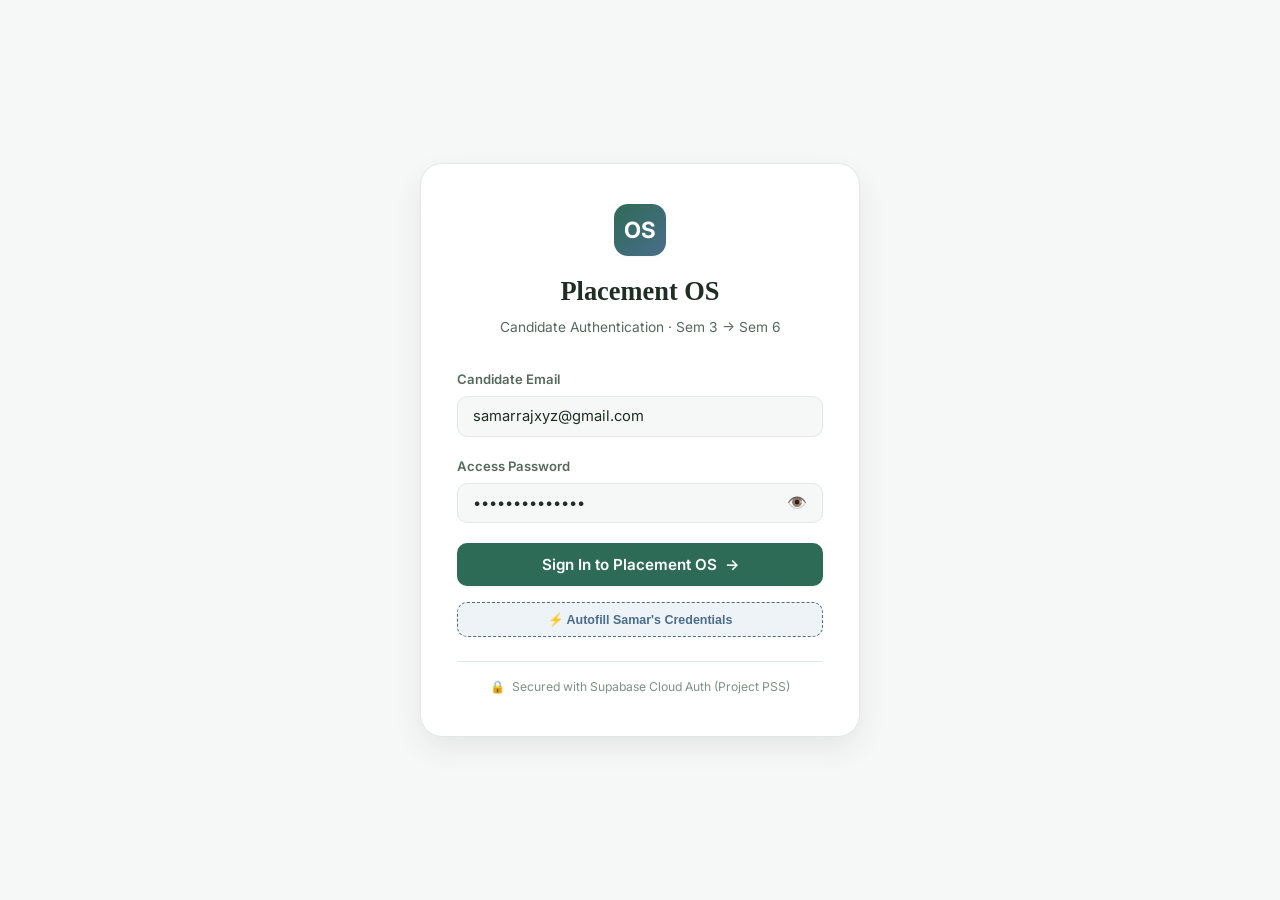
==== index.html @ 210fff81 "feat: Add authentication login screen integrated with Supabase Auth for samarrajxyz@gmail.com" ====
<!DOCTYPE html>
<html lang="en">
<head>
  <meta charset="UTF-8">
  <meta name="viewport" content="width=device-width, initial-scale=1, viewport-fit=cover">
  <meta name="theme-color" content="#2E6B56">
  <meta name="description" content="Placement OS - Personal academic, roadmap, projects, skills, and placement tracker for Samar Raj">
  <title>Placement OS · Samar Raj</title>

  <!-- Google Fonts: Inter (UI) & Merriweather/Playfair/Georgia fallback -->
  <link rel="preconnect" href="https://fonts.googleapis.com">
  <link rel="preconnect" href="https://fonts.gstatic.com" crossorigin>
  <link href="https://fonts.googleapis.com/css2?family=Inter:wght@400;500;600;700&display=swap" rel="stylesheet">

  <link rel="stylesheet" href="css/styles.css">
</head>
<body>
  <div class="app-shell">
    
    <!-- Printable Header (Only appears on PDF / Print) -->
    <div class="print-header">
      <h1>Placement OS — Preparation Report & Curriculum Checklist</h1>
      <p>Candidate: Samar Raj · BCA (Data Science / AI-ML) · Generated on <span id="printDate"></span></p>
    </div>

    <!-- Top Application Bar -->
    <header class="app-topbar">
      <!-- Brand Area -->
      <div class="brand-wrap">
        <div class="brand-badge">OS</div>
        <div class="brand-text">
          <h1>
            PLACEMENT OS
            <span class="brand-tag">Sem 3 Active</span>
          </h1>
          <div class="brand-sub">Samar Raj · BCA (Data Science / AI-ML)</div>
        </div>
      </div>

      <!-- Topbar Navigation Pills -->
      <nav class="topbar-nav" aria-label="Main Views">
        <button class="top-nav-btn active" data-nav-view="dashboard">
          <span>📊</span> Dashboard
        </button>
        <button class="top-nav-btn" data-nav-view="roadmap">
          <span>🗺️</span> Roadmap
        </button>
        <button class="top-nav-btn" data-nav-view="skills">
          <span>⚡</span> Skills
        </button>
        <button class="top-nav-btn" data-nav-view="projects">
          <span>🚀</span> Projects
        </button>
        <button class="top-nav-btn" data-nav-view="practice">
          <span>💻</span> Practice
        </button>
        <button class="top-nav-btn" data-nav-view="career">
          <span>💼</span> Career
        </button>
        <button class="top-nav-btn" data-nav-view="analytics">
          <span>📈</span> Analytics
        </button>
      </nav>

      <!-- Topbar Right Actions -->
      <div class="topbar-actions">
        <!-- Supabase Cloud Live Sync Badge -->
        <div class="user-profile-badge" id="cloudSyncBadge" style="font-size:0.75rem; gap:0.4rem; padding:0.35rem 0.65rem;">
          <span style="color:var(--accent-green);">🟢</span> <span>Supabase: PSS</span>
        </div>

        <button class="btn-primary" id="openAddTaskBtn" style="padding:0.4rem 0.8rem; font-size:0.8rem;">
          <span>＋</span> <span>Add Goal</span>
        </button>
        <button class="icon-btn" id="themeToggleBtn" aria-label="Toggle dark/light theme" title="Toggle theme">🌙</button>
        
        <!-- User Profile Pill -->
        <div class="user-profile-badge">
          <div class="user-avatar">SR</div>
          <span id="userProfileName">Samar</span>
        </div>

        <!-- Sign Out Button -->
        <button class="btn-subtle" id="signOutBtn" style="font-size:0.75rem; color:#C53030;" title="Sign out of Placement OS">
          Sign Out
        </button>
      </div>
    </header>

    <!-- App Body (Sidebar + Main Content Area) -->
    <div class="app-body">
      <!-- Left Sidebar (Desktop) -->
      <aside class="app-sidebar">
        <div>
          <!-- Group 1: Overview -->
          <div class="sidebar-nav-group">
            <div class="sidebar-group-title">Overview</div>
            <ul class="sidebar-menu">
              <li>
                <button class="sidebar-btn active" data-nav-view="dashboard">
                  <span class="icon">📊</span>
                  <span>Dashboard</span>
                </button>
              </li>
              <li>
                <button class="sidebar-btn" data-nav-view="roadmap">
                  <span class="icon">🗺️</span>
                  <span>Roadmap</span>
                </button>
              </li>
              <li>
                <button class="sidebar-btn" data-nav-view="skills">
                  <span class="icon">⚡</span>
                  <span>Skills Matrix</span>
                </button>
              </li>
              <li>
                <button class="sidebar-btn" data-nav-view="projects">
                  <span class="icon">🚀</span>
                  <span>Projects</span>
                </button>
              </li>
              <li>
                <button class="sidebar-btn" data-nav-view="practice">
                  <span class="icon">💻</span>
                  <span>DSA & SQL</span>
                </button>
              </li>
              <li>
                <button class="sidebar-btn" data-nav-view="career">
                  <span class="icon">💼</span>
                  <span>Career CRM</span>
                </button>
              </li>
            </ul>
          </div>

          <!-- Group 2: Resources & Insights -->
          <div class="sidebar-nav-group">
            <div class="sidebar-group-title">Resources</div>
            <ul class="sidebar-menu">
              <li>
                <button class="sidebar-btn" data-nav-view="rhythm">
                  <span class="icon">📅</span>
                  <span>Weekly Rhythm</span>
                </button>
              </li>
              <li>
                <button class="sidebar-btn" data-nav-view="targets">
                  <span class="icon">🎯</span>
                  <span>Placement Targets</span>
                </button>
              </li>
              <li>
                <button class="sidebar-btn" data-nav-view="analytics">
                  <span class="icon">📈</span>
                  <span>Learning Analytics</span>
                </button>
              </li>
              <li>
                <button class="sidebar-btn" data-nav-view="export">
                  <span class="icon">📥</span>
                  <span>Backup & Export</span>
                </button>
              </li>
            </ul>
          </div>
        </div>

        <!-- Sidebar Current Focus Mini Card -->
        <div class="sidebar-focus-card">
          <div class="label">Current Focus · Sem 3</div>
          <div class="topic" id="sidebarFocusTopic">Python + SQL + DSA</div>
          <div class="progress-line">
            <div class="progress-fill" id="sidebarFocusFill" style="width: 34%;"></div>
          </div>
          <button class="action-btn" id="sidebarFocusBtn">Continue Roadmap →</button>
        </div>
      </aside>

      <!-- Main Dynamic Content Panel -->
      <main class="app-main" id="mainContent"></main>
    </div>

    <!-- Mobile Sticky Bottom Navigation -->
    <nav class="mobile-bottom-bar" aria-label="Mobile Navigation">
      <button class="mobile-nav-item active" data-nav-view="dashboard">
        <span class="icon">📊</span>
        <span>Home</span>
      </button>
      <button class="mobile-nav-item" data-nav-view="roadmap">
        <span class="icon">🗺️</span>
        <span>Roadmap</span>
      </button>
      <button class="mobile-nav-item" data-nav-view="skills">
        <span class="icon">⚡</span>
        <span>Skills</span>
      </button>
      <button class="mobile-nav-item" data-nav-view="projects">
        <span class="icon">🚀</span>
        <span>Projects</span>
      </button>
      <button class="mobile-nav-item" data-nav-view="career">
        <span class="icon">💼</span>
        <span>Career</span>
      </button>
    </nav>

  </div>

  <!-- Modal: Add Custom Task / Goal -->
  <div class="modal-backdrop" id="addTaskModal">
    <div class="modal-card">
      <div class="modal-header">
        <h3>Add Custom Placement Goal</h3>
        <button class="icon-btn" id="closeModalBtn" style="border:none; width:30px; height:30px;">✕</button>
      </div>
      <form id="addTaskForm">
        <div class="modal-body">
          <div class="form-group">
            <label for="modalTaskTitle">Goal Description</label>
            <input type="text" class="form-input" id="modalTaskTitle" placeholder="e.g. Solve 10 LeetCode Trees, Build Kaggle RFM model" required>
          </div>
          <div class="form-group">
            <label for="modalTaskSem">Target Semester</label>
            <select class="form-select" id="modalTaskSem">
              <option value="3">Semester 3 (Sept 2026 – Jan 2027)</option>
              <option value="4">Semester 4 (Jan – Jun 2027)</option>
              <option value="5">Semester 5 (Jul – Dec 2027)</option>
              <option value="6">Semester 6 (Jan 2028 onward)</option>
            </select>
          </div>
        </div>
        <div class="modal-footer">
          <button type="button" class="btn-outline" id="cancelModalBtn">Cancel</button>
          <button type="submit" class="btn-primary">Save Goal</button>
        </div>
      </form>
    </div>
  </div>

  <!-- Modal: Log Career Application -->
  <div class="modal-backdrop" id="addAppModal">
    <div class="modal-card">
      <div class="modal-header">
        <h3>Log Job / Internship Application</h3>
        <button class="icon-btn" id="closeAppModalBtn" style="border:none; width:30px; height:30px;">✕</button>
      </div>
      <form id="addAppForm">
        <div class="modal-body">
          <div class="form-group">
            <label for="modalAppCompany">Company Name</label>
            <input type="text" class="form-input" id="modalAppCompany" placeholder="e.g. Microsoft, Razorpay, Zepto, ABC Tech" required>
          </div>
          <div class="form-group">
            <label for="modalAppRole">Target Role</label>
            <input type="text" class="form-input" id="modalAppRole" placeholder="e.g. Python Backend Intern, Data Analyst Intern" required>
          </div>
          <div class="form-group">
            <label for="modalAppPlatform">Platform</label>
            <select class="form-select" id="modalAppPlatform">
              <option value="LinkedIn">LinkedIn</option>
              <option value="Wellfound">Wellfound</option>
              <option value="Internshala">Internshala</option>
              <option value="Unstop">Unstop</option>
              <option value="Manipal Portal">Manipal Placement Portal</option>
              <option value="Cutshort">Cutshort</option>
              <option value="Direct Referral">Direct Referral</option>
            </select>
          </div>
          <div class="form-group">
            <label for="modalAppStatus">Current Status</label>
            <select class="form-select" id="modalAppStatus">
              <option value="Applied">Applied</option>
              <option value="Interview">Interview Scheduled</option>
              <option value="Saved">Saved for Later</option>
              <option value="Offer">Offer Received</option>
              <option value="Rejected">Rejected</option>
            </select>
          </div>
          <div class="form-group">
            <label for="modalAppNotes">Notes / Repository Links</label>
            <input type="text" class="form-input" id="modalAppNotes" placeholder="e.g. Submitted resume with Project 1 link, follow up next Monday">
          </div>
        </div>
        <div class="modal-footer">
          <button type="button" class="btn-outline" id="cancelAppModalBtn">Cancel</button>
          <button type="submit" class="btn-primary">Log Application</button>
        </div>
      </form>
    </div>
  </div>

  <!-- Authentication / Login Screen Gate -->
  <div class="auth-wrapper" id="authWrapper" style="display: none;">
    <div class="auth-card">
      <div class="auth-header">
        <div class="auth-logo-badge">OS</div>
        <h2 class="auth-title">Placement OS</h2>
        <p class="auth-subtitle">Candidate Authentication · Sem 3 → Sem 6</p>
      </div>

      <div class="auth-error-banner" id="authErrorBanner">
        <span>⚠️</span> <span id="authErrorMsg">Invalid email or password</span>
      </div>

      <form class="auth-form" id="loginForm">
        <div class="auth-input-group">
          <label for="loginEmail">Candidate Email</label>
          <div class="auth-input-wrapper">
            <input type="email" id="loginEmail" class="auth-input" placeholder="samarrajxyz@gmail.com" value="samarrajxyz@gmail.com" required autocomplete="username">
          </div>
        </div>

        <div class="auth-input-group">
          <label for="loginPassword">Access Password</label>
          <div class="auth-input-wrapper">
            <input type="password" id="loginPassword" class="auth-input" placeholder="••••••••••••" value="Samar@9841@raj" required autocomplete="current-password">
            <button type="button" class="auth-pwd-toggle" id="togglePwdBtn" title="Show/Hide password">👁️</button>
          </div>
        </div>

        <button type="submit" class="auth-submit-btn" id="loginSubmitBtn">
          <span>Sign In to Placement OS</span> <span>→</span>
        </button>

        <button type="button" class="auth-autofill-btn" id="autofillLoginBtn">
          ⚡ Autofill Samar's Credentials
        </button>
      </form>

      <div class="auth-footer">
        <span>🔒</span>
        <span>Secured with Supabase Cloud Auth (Project PSS)</span>
      </div>
    </div>
  </div>

  <!-- Toast Notification -->
  <div class="toast" id="toast">Saved</div>

  <!-- Date Helper for Print View -->
  <script>
    document.getElementById("printDate").textContent = new Date().toLocaleDateString(undefined, {
      year: "numeric", month: "long", day: "numeric"
    });
  </script>

  <!-- Application Entry Point -->
  <script type="module" src="js/app.js"></script>
</body>
</html>
---- css/styles.css ----
/* ==========================================================================
   PLACEMENT OS - DESIGN SYSTEM & APPLICATION STYLES
   Visual direction: Muted green/slate theme, white surfaces, subtle borders,
   rounded corners (14-18px), editorial serif accents, Inter sans-serif UI.
   ========================================================================== */

:root {
  --font-sans: "Inter", -apple-system, BlinkMacSystemFont, "Segoe UI", Roboto, "Helvetica Neue", sans-serif;
  --font-serif: Georgia, "Iowan Old Style", "Palatino Linotype", "Apple Garamond", serif;
  --font-mono: ui-monospace, "SF Mono", Menlo, Consolas, monospace;

  /* Theme Tokens - Light */
  --bg-page: #F6F8F7;
  --bg-surface: #FFFFFF;
  --bg-surface-alt: #FBFDFB;
  --bg-subtle: #EEF3F0;
  --bg-hover: #E7EFEA;
  
  --ink-primary: #1F2D25;
  --ink-secondary: #56695E;
  --ink-muted: #7E9287;
  --ink-inverted: #FFFFFF;

  --line: #E1E9E3;
  --line-strong: #CDD8D0;

  --accent-blue: #4A6D8C;
  --accent-blue-soft: #EDF3F7;
  --accent-blue-strong: #36536D;

  --accent-green: #2E6B56;
  --accent-green-soft: #E9F4EE;
  --accent-green-strong: #1E4E3D;

  --done: #2E6B56;
  --done-bg: #EAF4EE;
  --done-line: #A8D1BC;

  --warn-bg: #FFF8E6;
  --warn-ink: #8A6200;
  --warn-line: #F5E2A8;

  --radius-xs: 6px;
  --radius-sm: 10px;
  --radius-md: 14px;
  --radius-lg: 18px;
  --radius-xl: 22px;
  --radius-full: 9999px;

  --shadow-sm: 0 1px 3px rgba(31, 45, 37, 0.04), 0 1px 2px rgba(31, 45, 37, 0.02);
  --shadow-md: 0 4px 14px rgba(31, 45, 37, 0.06), 0 2px 4px rgba(31, 45, 37, 0.02);
  --shadow-lg: 0 12px 28px rgba(31, 45, 37, 0.08);

  --transition-fast: 0.15s ease;
  --transition-normal: 0.22s ease;
}

[data-theme="dark"] {
  --bg-page: #111714;
  --bg-surface: #19231D;
  --bg-surface-alt: #16201A;
  --bg-subtle: #202D26;
  --bg-hover: #293B32;
  
  --ink-primary: #E8EFEA;
  --ink-secondary: #9EB2A7;
  --ink-muted: #6B8276;
  --ink-inverted: #111714;

  --line: #27372E;
  --line-strong: #354B3E;

  --accent-blue: #7CA1BF;
  --accent-blue-soft: #1E2D38;
  --accent-blue-strong: #96BBD9;

  --accent-green: #56B388;
  --accent-green-soft: #183325;
  --accent-green-strong: #72CEA2;

  --done: #56B388;
  --done-bg: #183325;
  --done-line: #2D6549;

  --warn-bg: #332B14;
  --warn-ink: #F7D154;
  --warn-line: #52441A;

  --shadow-sm: 0 1px 3px rgba(0, 0, 0, 0.25);
  --shadow-md: 0 4px 14px rgba(0, 0, 0, 0.35);
  --shadow-lg: 0 12px 28px rgba(0, 0, 0, 0.45);
}

@media (prefers-color-scheme: dark) {
  :root:not([data-theme="light"]) {
    --bg-page: #111714;
    --bg-surface: #19231D;
    --bg-surface-alt: #16201A;
    --bg-subtle: #202D26;
    --bg-hover: #293B32;
    
    --ink-primary: #E8EFEA;
    --ink-secondary: #9EB2A7;
    --ink-muted: #6B8276;
    --ink-inverted: #111714;

    --line: #27372E;
    --line-strong: #354B3E;

    --accent-blue: #7CA1BF;
    --accent-blue-soft: #1E2D38;
    --accent-blue-strong: #96BBD9;

    --accent-green: #56B388;
    --accent-green-soft: #183325;
    --accent-green-strong: #72CEA2;

    --done: #56B388;
    --done-bg: #183325;
    --done-line: #2D6549;

    --warn-bg: #332B14;
    --warn-ink: #F7D154;
    --warn-line: #52441A;
  }
}

/* ==========================================================================
   RESET & BASE
   ========================================================================== */
*, *::before, *::after {
  box-sizing: border-box;
  margin: 0;
  padding: 0;
}

html {
  font-size: 16px;
  scroll-behavior: smooth;
  height: 100%;
}

body {
  min-height: 100vh;
  background-color: var(--bg-page);
  color: var(--ink-primary);
  font-family: var(--font-sans);
  line-height: 1.5;
  -webkit-font-smoothing: antialiased;
  -moz-osx-font-smoothing: grayscale;
}

/* ==========================================================================
   APP LAYOUT (TOPBAR + SIDEBAR + MAIN)
   ========================================================================== */
.app-shell {
  display: flex;
  flex-direction: column;
  min-height: 100vh;
}

/* Top Navigation Bar */
.app-topbar {
  position: sticky;
  top: 0;
  z-index: 100;
  display: flex;
  align-items: center;
  justify-content: space-between;
  padding: 0.75rem 1.5rem;
  background-color: var(--bg-surface);
  border-bottom: 1px solid var(--line);
  backdrop-filter: blur(12px);
}

.brand-wrap {
  display: flex;
  align-items: center;
  gap: 0.85rem;
}

.brand-badge {
  width: 38px;
  height: 38px;
  background: linear-gradient(135deg, var(--accent-green), var(--accent-blue));
  color: white;
  border-radius: var(--radius-sm);
  display: flex;
  align-items: center;
  justify-content: center;
  font-weight: 700;
  font-size: 0.95rem;
  letter-spacing: 0.05em;
  box-shadow: var(--shadow-sm);
}

.brand-text h1 {
  font-family: var(--font-serif);
  font-size: 1.15rem;
  font-weight: 600;
  line-height: 1.1;
  letter-spacing: -0.01em;
  display: flex;
  align-items: center;
  gap: 0.5rem;
}

.brand-tag {
  font-family: var(--font-sans);
  font-size: 0.7rem;
  font-weight: 600;
  background-color: var(--accent-green-soft);
  color: var(--accent-green);
  padding: 0.15rem 0.45rem;
  border-radius: var(--radius-xs);
  letter-spacing: 0.04em;
  text-transform: uppercase;
}

.brand-sub {
  font-size: 0.76rem;
  color: var(--ink-secondary);
}

/* Top bar navigation pills */
.topbar-nav {
  display: flex;
  align-items: center;
  gap: 0.35rem;
  background-color: var(--bg-page);
  padding: 0.25rem;
  border-radius: var(--radius-md);
  border: 1px solid var(--line);
}

.top-nav-btn {
  background: none;
  border: none;
  color: var(--ink-secondary);
  font-size: 0.85rem;
  font-weight: 500;
  padding: 0.4rem 0.85rem;
  border-radius: var(--radius-sm);
  cursor: pointer;
  display: flex;
  align-items: center;
  gap: 0.4rem;
  transition: all var(--transition-fast);
  font-family: inherit;
}

.top-nav-btn:hover {
  color: var(--ink-primary);
  background-color: var(--bg-hover);
}

.top-nav-btn.active {
  color: var(--ink-primary);
  background-color: var(--bg-surface);
  font-weight: 600;
  box-shadow: var(--shadow-sm);
}

/* Top bar right actions */
.topbar-actions {
  display: flex;
  align-items: center;
  gap: 0.6rem;
}

.user-profile-badge {
  display: flex;
  align-items: center;
  gap: 0.6rem;
  padding: 0.35rem 0.75rem;
  background-color: var(--bg-page);
  border: 1px solid var(--line);
  border-radius: var(--radius-full);
  font-size: 0.82rem;
  font-weight: 500;
}

.user-avatar {
  width: 24px;
  height: 24px;
  border-radius: 50%;
  background: var(--accent-blue-soft);
  color: var(--accent-blue);
  display: flex;
  align-items: center;
  justify-content: center;
  font-size: 0.75rem;
  font-weight: 600;
}

/* App Body (Sidebar + Main Content) */
.app-body {
  display: flex;
  flex: 1;
}

/* Sidebar */
.app-sidebar {
  width: 250px;
  background-color: var(--bg-surface);
  border-right: 1px solid var(--line);
  display: flex;
  flex-direction: column;
  justify-content: space-between;
  padding: 1.25rem 0.85rem;
  flex-shrink: 0;
}

.sidebar-nav-group {
  margin-bottom: 1.4rem;
}

.sidebar-group-title {
  font-size: 0.7rem;
  font-weight: 600;
  letter-spacing: 0.08em;
  text-transform: uppercase;
  color: var(--ink-muted);
  padding: 0 0.75rem;
  margin-bottom: 0.4rem;
}

.sidebar-menu {
  list-style: none;
}

.sidebar-btn {
  width: 100%;
  display: flex;
  align-items: center;
  gap: 0.75rem;
  padding: 0.55rem 0.75rem;
  border-radius: var(--radius-sm);
  background: none;
  border: none;
  font-family: inherit;
  font-size: 0.88rem;
  font-weight: 500;
  color: var(--ink-secondary);
  text-align: left;
  cursor: pointer;
  transition: all var(--transition-fast);
}

.sidebar-btn:hover {
  background-color: var(--bg-hover);
  color: var(--ink-primary);
}

.sidebar-btn.active {
  background-color: var(--accent-green-soft);
  color: var(--accent-green);
  font-weight: 600;
}

.sidebar-btn .icon {
  font-size: 1.05rem;
  width: 20px;
  text-align: center;
}

/* Sidebar Current Focus Card */
.sidebar-focus-card {
  background: linear-gradient(145deg, var(--accent-blue-soft), var(--bg-surface-alt));
  border: 1px solid var(--line);
  border-radius: var(--radius-md);
  padding: 0.95rem;
  margin-top: 0.5rem;
}

.sidebar-focus-card .label {
  font-size: 0.68rem;
  font-weight: 600;
  text-transform: uppercase;
  letter-spacing: 0.06em;
  color: var(--accent-blue);
  margin-bottom: 0.25rem;
}

.sidebar-focus-card .topic {
  font-size: 0.88rem;
  font-weight: 600;
  color: var(--ink-primary);
  margin-bottom: 0.5rem;
  line-height: 1.3;
}

.sidebar-focus-card .progress-line {
  height: 6px;
  background-color: var(--line);
  border-radius: var(--radius-full);
  overflow: hidden;
  margin-bottom: 0.75rem;
}

.sidebar-focus-card .progress-fill {
  height: 100%;
  background-color: var(--accent-blue);
  border-radius: var(--radius-full);
  transition: width 0.3s ease;
}

.sidebar-focus-card .action-btn {
  width: 100%;
  padding: 0.4rem;
  background-color: var(--bg-surface);
  border: 1px solid var(--line);
  border-radius: var(--radius-xs);
  font-size: 0.78rem;
  font-weight: 600;
  color: var(--accent-blue);
  cursor: pointer;
  text-align: center;
  transition: all var(--transition-fast);
}

.sidebar-focus-card .action-btn:hover {
  background-color: var(--accent-blue);
  color: white;
  border-color: var(--accent-blue);
}

/* Main Content Container */
.app-main {
  flex: 1;
  padding: 2rem 2.25rem 4rem;
  max-width: 1320px;
  margin: 0 auto;
  width: 100%;
}

/* ==========================================================================
   SHARED UI ELEMENTS (BUTTONS, CARDS, BADGES)
   ========================================================================== */
.btn-primary {
  background-color: var(--accent-green);
  color: white;
  border: none;
  font-family: inherit;
  font-size: 0.84rem;
  font-weight: 600;
  padding: 0.5rem 1rem;
  border-radius: var(--radius-sm);
  cursor: pointer;
  display: inline-flex;
  align-items: center;
  gap: 0.4rem;
  transition: all var(--transition-fast);
  box-shadow: var(--shadow-sm);
}

.btn-primary:hover {
  background-color: var(--accent-green-strong);
  transform: translateY(-1px);
}

.btn-outline {
  background-color: transparent;
  color: var(--ink-secondary);
  border: 1px solid var(--line);
  font-family: inherit;
  font-size: 0.84rem;
  font-weight: 500;
  padding: 0.5rem 1rem;
  border-radius: var(--radius-sm);
  cursor: pointer;
  display: inline-flex;
  align-items: center;
  gap: 0.4rem;
  transition: all var(--transition-fast);
}

.btn-outline:hover {
  border-color: var(--accent-blue);
  color: var(--accent-blue);
  background-color: var(--bg-surface);
}

.btn-subtle {
  background: var(--bg-subtle);
  border: 1px solid var(--line);
  color: var(--ink-secondary);
  font-size: 0.78rem;
  font-weight: 600;
  padding: 0.35rem 0.65rem;
  border-radius: var(--radius-xs);
  cursor: pointer;
  font-family: inherit;
  transition: all var(--transition-fast);
}

.btn-subtle:hover {
  background: var(--bg-hover);
  color: var(--ink-primary);
}

.icon-btn {
  width: 36px;
  height: 36px;
  border-radius: var(--radius-sm);
  background: var(--bg-surface);
  border: 1px solid var(--line);
  color: var(--ink-secondary);
  display: flex;
  align-items: center;
  justify-content: center;
  cursor: pointer;
  font-size: 1rem;
  transition: all var(--transition-fast);
}

.icon-btn:hover {
  border-color: var(--ink-muted);
  color: var(--ink-primary);
}

.card {
  background-color: var(--bg-surface);
  border: 1px solid var(--line);
  border-radius: var(--radius-lg);
  padding: 1.35rem 1.45rem;
  box-shadow: var(--shadow-sm);
}

.section-title-wrap {
  display: flex;
  align-items: baseline;
  justify-content: space-between;
  margin-bottom: 1.1rem;
}

.section-title {
  font-family: var(--font-serif);
  font-size: 1.25rem;
  font-weight: 500;
  color: var(--ink-primary);
  display: flex;
  align-items: center;
  gap: 0.5rem;
}

.section-subtitle {
  font-size: 0.82rem;
  color: var(--ink-muted);
}

/* ==========================================================================
   SCREEN: DASHBOARD
   ========================================================================== */

/* Welcome Banner */
.welcome-hero {
  margin-bottom: 1.6rem;
  display: flex;
  align-items: flex-end;
  justify-content: space-between;
  flex-wrap: wrap;
  gap: 1rem;
}

.welcome-title {
  font-family: var(--font-serif);
  font-size: 1.75rem;
  font-weight: 400;
  color: var(--ink-primary);
  margin-bottom: 0.2rem;
}

.welcome-sub {
  font-size: 0.92rem;
  color: var(--ink-secondary);
  display: flex;
  align-items: center;
  gap: 0.6rem;
}

.welcome-sub .status-pill {
  font-size: 0.74rem;
  font-weight: 600;
  background-color: var(--accent-green-soft);
  color: var(--accent-green);
  padding: 0.15rem 0.55rem;
  border-radius: var(--radius-full);
}

/* Current Focus Hero Card */
.focus-hero-card {
  background: linear-gradient(135deg, var(--bg-surface), var(--bg-surface-alt));
  border: 1.5px solid var(--line-strong);
  border-radius: var(--radius-lg);
  padding: 1.35rem 1.6rem;
  margin-bottom: 1.4rem;
  display: flex;
  align-items: center;
  justify-content: space-between;
  gap: 1.5rem;
  box-shadow: var(--shadow-sm);
}

.focus-hero-content {
  flex: 1;
}

.focus-hero-tag {
  font-size: 0.72rem;
  font-weight: 700;
  letter-spacing: 0.08em;
  text-transform: uppercase;
  color: var(--accent-blue);
  margin-bottom: 0.35rem;
  display: flex;
  align-items: center;
  gap: 0.4rem;
}

.focus-hero-headline {
  font-family: var(--font-serif);
  font-size: 1.35rem;
  font-weight: 500;
  color: var(--ink-primary);
  margin-bottom: 0.65rem;
}

.focus-progress-wrap {
  display: flex;
  align-items: center;
  gap: 1rem;
}

.focus-progress-bar {
  flex: 1;
  max-width: 380px;
  height: 8px;
  background-color: var(--line);
  border-radius: var(--radius-full);
  overflow: hidden;
}

.focus-progress-fill {
  height: 100%;
  background: linear-gradient(90deg, var(--accent-blue), var(--accent-green));
  border-radius: var(--radius-full);
  transition: width 0.3s ease;
}

.focus-progress-label {
  font-size: 0.85rem;
  font-weight: 600;
  color: var(--ink-primary);
}

/* 6-Card Placement Readiness KPI Grid */
.readiness-kpis {
  display: grid;
  grid-template-columns: repeat(6, 1fr);
  gap: 0.85rem;
  margin-bottom: 1.6rem;
}

.readiness-kpi-card {
  background-color: var(--bg-surface);
  border: 1px solid var(--line);
  border-radius: var(--radius-md);
  padding: 1rem 0.95rem;
  transition: all var(--transition-fast);
  position: relative;
  overflow: hidden;
}

.readiness-kpi-card:hover {
  border-color: var(--accent-blue);
  transform: translateY(-2px);
  box-shadow: var(--shadow-sm);
}

.readiness-kpi-card .kpi-label {
  font-size: 0.74rem;
  font-weight: 600;
  color: var(--ink-muted);
  text-transform: uppercase;
  letter-spacing: 0.04em;
  margin-bottom: 0.35rem;
}

.readiness-kpi-card .kpi-val {
  font-family: var(--font-serif);
  font-size: 1.5rem;
  font-weight: 600;
  color: var(--ink-primary);
  line-height: 1.1;
  margin-bottom: 0.3rem;
}

.readiness-kpi-card .kpi-bar {
  height: 4px;
  background-color: var(--line);
  border-radius: var(--radius-full);
  overflow: hidden;
  margin-top: 0.5rem;
}

.readiness-kpi-card .kpi-bar-fill {
  height: 100%;
  background-color: var(--accent-green);
  border-radius: var(--radius-full);
}

.readiness-kpi-card .kpi-meta {
  font-size: 0.72rem;
  color: var(--ink-secondary);
  display: flex;
  align-items: center;
  justify-content: space-between;
  margin-top: 0.4rem;
}

.readiness-kpi-card.interactive {
  cursor: pointer;
}

.readiness-kpi-card .kpi-quick-btn {
  background: var(--bg-subtle);
  border: 1px solid var(--line);
  color: var(--ink-primary);
  border-radius: var(--radius-xs);
  padding: 0.15rem 0.45rem;
  font-size: 0.68rem;
  font-weight: 600;
  cursor: pointer;
}

/* Semester Roadmap Visual Timeline Bar */
.roadmap-timeline-card {
  background-color: var(--bg-surface);
  border: 1px solid var(--line);
  border-radius: var(--radius-lg);
  padding: 1.4rem 1.6rem;
  margin-bottom: 1.6rem;
  box-shadow: var(--shadow-sm);
}

.timeline-track-wrap {
  position: relative;
  padding: 1.5rem 1rem 0.5rem;
}

.timeline-line-bg {
  position: absolute;
  top: calc(1.5rem + 15px);
  left: 5%;
  right: 5%;
  height: 4px;
  background-color: var(--line);
  z-index: 1;
}

.timeline-nodes-grid {
  position: relative;
  z-index: 2;
  display: grid;
  grid-template-columns: repeat(4, 1fr);
  gap: 1rem;
}

.timeline-node {
  background: none;
  border: none;
  display: flex;
  flex-direction: column;
  align-items: center;
  text-align: center;
  cursor: pointer;
  font-family: inherit;
  transition: transform var(--transition-fast);
}

.timeline-node:hover {
  transform: translateY(-2px);
}

.timeline-node-pin {
  width: 32px;
  height: 32px;
  border-radius: 50%;
  background-color: var(--bg-surface);
  border: 3px solid var(--line-strong);
  color: var(--ink-secondary);
  display: flex;
  align-items: center;
  justify-content: center;
  font-size: 0.74rem;
  font-weight: 700;
  margin-bottom: 0.6rem;
  transition: all var(--transition-fast);
  box-shadow: 0 0 0 4px var(--bg-surface);
}

.timeline-node.active .timeline-node-pin {
  border-color: var(--accent-blue);
  background-color: var(--accent-blue);
  color: white;
}

.timeline-node.now .timeline-node-pin {
  border-color: var(--accent-green);
  background-color: var(--accent-green);
  color: white;
}

.timeline-node-badge {
  font-size: 0.68rem;
  font-weight: 700;
  letter-spacing: 0.04em;
  text-transform: uppercase;
  color: var(--accent-green);
  margin-bottom: 0.15rem;
}

.timeline-node-title {
  font-size: 0.95rem;
  font-weight: 700;
  color: var(--ink-primary);
}

.timeline-node-subtitle {
  font-size: 0.76rem;
  color: var(--ink-muted);
  margin-top: 0.15rem;
  max-width: 140px;
}

.timeline-node-pct {
  font-size: 0.8rem;
  font-weight: 600;
  color: var(--ink-secondary);
  margin-top: 0.4rem;
  background-color: var(--bg-subtle);
  padding: 0.15rem 0.55rem;
  border-radius: var(--radius-full);
}

/* Two-column Dashboard Sections */
.dashboard-grid {
  display: grid;
  grid-template-columns: 1.15fr 0.85fr;
  gap: 1.4rem;
}

/* Today's Focus Card */
.focus-tasks-list {
  display: flex;
  flex-direction: column;
  gap: 0.75rem;
  margin-top: 1rem;
}

.focus-task-item {
  display: flex;
  align-items: flex-start;
  gap: 0.85rem;
  padding: 0.75rem 0.9rem;
  background-color: var(--bg-page);
  border: 1px solid var(--line);
  border-radius: var(--radius-md);
  transition: all var(--transition-fast);
}

.focus-task-item:hover {
  background-color: var(--bg-hover);
  border-color: var(--line-strong);
}

.focus-task-item.checked {
  background-color: var(--done-bg);
  border-color: var(--done-line);
}

.focus-checkbox-circle {
  width: 20px;
  height: 20px;
  border-radius: 50%;
  border: 2px solid var(--ink-muted);
  flex-shrink: 0;
  margin-top: 2px;
  cursor: pointer;
  background-color: var(--bg-surface);
  display: flex;
  align-items: center;
  justify-content: center;
  transition: all var(--transition-fast);
}

.focus-task-item.checked .focus-checkbox-circle {
  background-color: var(--done);
  border-color: var(--done);
  color: white;
}

.focus-checkbox-circle::after {
  content: "";
  display: none;
  width: 4px;
  height: 8px;
  border: solid white;
  border-width: 0 2px 2px 0;
  transform: rotate(45deg);
  margin-bottom: 2px;
}

.focus-task-item.checked .focus-checkbox-circle::after {
  display: block;
}

.focus-task-content {
  flex: 1;
}

.focus-task-header {
  display: flex;
  align-items: center;
  gap: 0.5rem;
  margin-bottom: 0.2rem;
}

.focus-task-tag {
  font-size: 0.68rem;
  font-weight: 700;
  text-transform: uppercase;
  background-color: var(--accent-blue-soft);
  color: var(--accent-blue);
  padding: 0.1rem 0.4rem;
  border-radius: var(--radius-xs);
}

.focus-task-text {
  font-size: 0.88rem;
  color: var(--ink-primary);
  line-height: 1.4;
}

.focus-task-item.checked .focus-task-text {
  color: var(--ink-muted);
  text-decoration: line-through;
}

.focus-task-add {
  display: flex;
  gap: 0.5rem;
  margin-top: 0.9rem;
}

.focus-task-add input {
  flex: 1;
  background: var(--bg-page);
  border: 1px solid var(--line);
  border-radius: var(--radius-sm);
  padding: 0.5rem 0.75rem;
  font-size: 0.84rem;
  color: var(--ink-primary);
  font-family: inherit;
}

.focus-task-add input:focus {
  outline: none;
  border-color: var(--accent-blue);
}

/* Mini Skills Matrix Snapshot */
.skills-snapshot-list {
  display: flex;
  flex-direction: column;
  gap: 0.65rem;
  margin-top: 0.8rem;
}

.skill-snap-row {
  display: flex;
  align-items: center;
  justify-content: space-between;
  gap: 1rem;
  font-size: 0.84rem;
}

.skill-snap-label {
  width: 110px;
  font-weight: 500;
  color: var(--ink-primary);
  display: flex;
  align-items: center;
  gap: 0.4rem;
}

.skill-snap-bar-wrap {
  flex: 1;
  height: 6px;
  background-color: var(--line);
  border-radius: var(--radius-full);
  overflow: hidden;
}

.skill-snap-bar-fill {
  height: 100%;
  background-color: var(--accent-blue);
  border-radius: var(--radius-full);
}

.skill-snap-pct {
  font-weight: 600;
  font-size: 0.8rem;
  width: 36px;
  text-align: right;
  color: var(--ink-secondary);
}

/* Featured Project Card */
.featured-project-box {
  background: var(--bg-page);
  border: 1px solid var(--line);
  border-radius: var(--radius-md);
  padding: 1.15rem;
  margin-top: 0.8rem;
}

.featured-project-header {
  display: flex;
  align-items: flex-start;
  justify-content: space-between;
  gap: 0.5rem;
  margin-bottom: 0.4rem;
}

.featured-project-title {
  font-family: var(--font-serif);
  font-size: 1.15rem;
  font-weight: 600;
  color: var(--ink-primary);
}

.featured-project-pct {
  font-weight: 700;
  font-size: 0.88rem;
  color: var(--accent-green);
  background-color: var(--accent-green-soft);
  padding: 0.2rem 0.55rem;
  border-radius: var(--radius-full);
}

.featured-project-desc {
  font-size: 0.82rem;
  color: var(--ink-secondary);
  margin-bottom: 0.8rem;
  line-height: 1.4;
}

.featured-project-stack {
  display: flex;
  flex-wrap: wrap;
  gap: 0.35rem;
  margin-bottom: 0.9rem;
}

.stack-pill {
  font-size: 0.72rem;
  font-weight: 500;
  background-color: var(--bg-surface);
  border: 1px solid var(--line);
  color: var(--ink-secondary);
  padding: 0.15rem 0.45rem;
  border-radius: var(--radius-xs);
}

.featured-checkpoints-list {
  list-style: none;
  display: flex;
  flex-direction: column;
  gap: 0.35rem;
  margin-bottom: 1rem;
}

.featured-checkpoints-list li {
  font-size: 0.82rem;
  color: var(--ink-secondary);
  display: flex;
  align-items: center;
  gap: 0.45rem;
}

.featured-checkpoints-list li.done {
  color: var(--done);
  font-weight: 500;
}

/* ==========================================================================
   SCREEN: ROADMAP
   ========================================================================== */
.roadmap-container {
  display: flex;
  flex-direction: column;
  gap: 1.5rem;
}

.semester-selector-bar {
  display: grid;
  grid-template-columns: repeat(4, 1fr);
  gap: 0.85rem;
}

.sem-select-tab {
  background-color: var(--bg-surface);
  border: 1.5px solid var(--line);
  border-radius: var(--radius-md);
  padding: 1rem;
  cursor: pointer;
  text-align: left;
  font-family: inherit;
  display: flex;
  align-items: center;
  justify-content: space-between;
  transition: all var(--transition-fast);
}

.sem-select-tab:hover {
  border-color: var(--accent-blue);
}

.sem-select-tab.active {
  border-color: var(--accent-blue);
  background-color: var(--accent-blue-soft);
}

.sem-select-tab b {
  display: block;
  font-size: 0.95rem;
  color: var(--ink-primary);
}

.sem-select-tab span {
  font-size: 0.74rem;
  color: var(--ink-muted);
}

.sem-select-tab .sem-pill-pct {
  font-weight: 700;
  font-size: 0.82rem;
  background: var(--bg-surface);
  padding: 0.25rem 0.5rem;
  border-radius: var(--radius-full);
  border: 1px solid var(--line);
}

/* Strategic Advisory Note Banner */
.advisory-note-banner {
  background-color: var(--warn-bg);
  border: 1px solid var(--warn-line);
  color: var(--warn-ink);
  border-radius: var(--radius-md);
  padding: 0.9rem 1.15rem;
  font-size: 0.86rem;
  display: flex;
  align-items: flex-start;
  gap: 0.75rem;
  line-height: 1.45;
}

/* Modular Roadmap Grid */
.roadmap-modules-grid {
  display: grid;
  grid-template-columns: 1.2fr 0.8fr;
  gap: 1.4rem;
}

/* Skills Progress Cards inside Semester */
.skill-module-card {
  background-color: var(--bg-surface);
  border: 1px solid var(--line);
  border-radius: var(--radius-lg);
  padding: 1.35rem;
}

.skill-topic-accordion {
  border: 1px solid var(--line);
  border-radius: var(--radius-md);
  margin-bottom: 0.75rem;
  overflow: hidden;
  background-color: var(--bg-surface);
  transition: border-color var(--transition-fast);
}

.skill-topic-accordion:hover {
  border-color: var(--line-strong);
}

.skill-topic-summary {
  display: flex;
  align-items: center;
  justify-content: space-between;
  padding: 0.85rem 1rem;
  cursor: pointer;
  background-color: var(--bg-page);
  user-select: none;
}

.skill-topic-info {
  display: flex;
  align-items: center;
  gap: 0.65rem;
}

.skill-topic-title {
  font-size: 0.9rem;
  font-weight: 600;
  color: var(--ink-primary);
}

.skill-topic-meta {
  display: flex;
  align-items: center;
  gap: 0.85rem;
}

.skill-topic-bar {
  width: 90px;
  height: 6px;
  background-color: var(--line);
  border-radius: var(--radius-full);
  overflow: hidden;
}

.skill-topic-bar-fill {
  height: 100%;
  background-color: var(--accent-green);
  border-radius: var(--radius-full);
}

.skill-topic-pct {
  font-size: 0.78rem;
  font-weight: 600;
  color: var(--ink-secondary);
  width: 32px;
  text-align: right;
}

.skill-topic-caret {
  font-size: 0.7rem;
  color: var(--ink-muted);
  transition: transform var(--transition-fast);
}

.skill-topic-accordion.open .skill-topic-caret {
  transform: rotate(180deg);
}

.skill-items-drawer {
  padding: 0.75rem 1rem;
  border-top: 1px solid var(--line);
  background-color: var(--bg-surface);
  display: none;
}

.skill-topic-accordion.open .skill-items-drawer {
  display: block;
}

.checklist-items {
  list-style: none;
  display: flex;
  flex-direction: column;
  gap: 0.4rem;
}

.check-item {
  display: flex;
  align-items: flex-start;
  gap: 0.65rem;
  padding: 0.35rem 0.45rem;
  border-radius: var(--radius-xs);
  transition: background var(--transition-fast);
}

.check-item:hover {
  background-color: var(--bg-hover);
}

.check-item.done {
  background-color: var(--done-bg);
}

.check-item input[type="checkbox"] {
  appearance: none;
  width: 17px;
  height: 17px;
  border: 1.5px solid var(--ink-muted);
  border-radius: 4px;
  margin-top: 2px;
  flex-shrink: 0;
  cursor: pointer;
  position: relative;
  background-color: var(--bg-surface);
  transition: all var(--transition-fast);
}

.check-item input[type="checkbox"]:checked {
  background-color: var(--done);
  border-color: var(--done);
}

.check-item input[type="checkbox"]:checked::after {
  content: "";
  position: absolute;
  left: 4.5px;
  top: 1px;
  width: 4px;
  height: 8px;
  border: solid white;
  border-width: 0 2px 2px 0;
  transform: rotate(45deg);
}

.check-item label {
  font-size: 0.88rem;
  color: var(--ink-primary);
  line-height: 1.4;
  cursor: pointer;
}

.check-item.done label {
  color: var(--ink-muted);
  text-decoration: line-through;
}

/* Problems Card inside Roadmap */
.problems-card {
  background-color: var(--bg-surface);
  border: 1px solid var(--line);
  border-radius: var(--radius-lg);
  padding: 1.35rem;
}

.problems-stat-box {
  background-color: var(--bg-page);
  border: 1px solid var(--line);
  border-radius: var(--radius-md);
  padding: 1rem;
  margin-bottom: 0.85rem;
  display: flex;
  align-items: center;
  justify-content: space-between;
}

.problems-stat-box .title {
  font-weight: 600;
  font-size: 0.9rem;
  color: var(--ink-primary);
}

.problems-stat-box .count {
  font-family: var(--font-serif);
  font-size: 1.2rem;
  font-weight: 600;
  color: var(--accent-blue);
}

.problems-links {
  display: flex;
  gap: 0.5rem;
  margin-top: 1rem;
}

/* ==========================================================================
   SCREEN: SKILLS MATRIX
   ========================================================================== */
.skills-matrix-table-wrap {
  overflow-x: auto;
  margin-top: 1rem;
  border: 1px solid var(--line);
  border-radius: var(--radius-md);
  background-color: var(--bg-surface);
}

.skills-table {
  width: 100%;
  border-collapse: collapse;
  text-align: left;
  font-size: 0.88rem;
}

.skills-table th {
  background-color: var(--bg-page);
  color: var(--ink-muted);
  font-size: 0.72rem;
  font-weight: 600;
  text-transform: uppercase;
  letter-spacing: 0.06em;
  padding: 0.85rem 1rem;
  border-bottom: 1px solid var(--line);
}

.skills-table td {
  padding: 0.95rem 1rem;
  border-bottom: 1px solid var(--line);
  vertical-align: middle;
}

.skills-table tr:last-child td {
  border-bottom: none;
}

.skills-table tr:hover td {
  background-color: var(--bg-hover);
}

.skill-cell-name {
  font-weight: 600;
  color: var(--ink-primary);
  display: flex;
  align-items: center;
  gap: 0.6rem;
}

.target-badge {
  display: inline-block;
  font-size: 0.76rem;
  font-weight: 600;
  padding: 0.2rem 0.55rem;
  border-radius: var(--radius-xs);
  background-color: var(--bg-subtle);
  color: var(--ink-secondary);
}

/* ==========================================================================
   SCREEN: PROJECTS WORKSPACE
   ========================================================================== */
.projects-deck {
  display: grid;
  grid-template-columns: repeat(3, 1fr);
  gap: 1.4rem;
}

.project-workspace-card {
  background-color: var(--bg-surface);
  border: 1px solid var(--line);
  border-radius: var(--radius-lg);
  padding: 1.4rem;
  display: flex;
  flex-direction: column;
  justify-content: space-between;
  box-shadow: var(--shadow-sm);
  transition: transform var(--transition-fast);
}

.project-workspace-card:hover {
  transform: translateY(-2px);
  border-color: var(--line-strong);
}

.project-tag-bar {
  display: flex;
  align-items: center;
  justify-content: space-between;
  margin-bottom: 0.65rem;
}

.project-number-badge {
  font-size: 0.72rem;
  font-weight: 700;
  letter-spacing: 0.06em;
  text-transform: uppercase;
  color: var(--accent-blue);
}

.project-status-badge {
  font-size: 0.72rem;
  font-weight: 600;
  padding: 0.15rem 0.5rem;
  border-radius: var(--radius-full);
}

.project-status-badge.in-progress {
  background-color: var(--accent-blue-soft);
  color: var(--accent-blue);
}

.project-status-badge.completed {
  background-color: var(--accent-green-soft);
  color: var(--accent-green);
}

.project-status-badge.planned {
  background-color: var(--bg-subtle);
  color: var(--ink-muted);
}

.project-main-title {
  font-family: var(--font-serif);
  font-size: 1.3rem;
  font-weight: 600;
  color: var(--ink-primary);
  margin-bottom: 0.45rem;
}

.project-type-subtitle {
  font-size: 0.78rem;
  color: var(--ink-muted);
  margin-bottom: 0.75rem;
}

.project-desc {
  font-size: 0.84rem;
  color: var(--ink-secondary);
  line-height: 1.45;
  margin-bottom: 1rem;
}

.project-checklist-wrap {
  border-top: 1px solid var(--line);
  padding-top: 0.9rem;
  margin-bottom: 1rem;
  flex: 1;
}

.project-checklist-title {
  font-size: 0.74rem;
  font-weight: 600;
  text-transform: uppercase;
  letter-spacing: 0.06em;
  color: var(--ink-muted);
  margin-bottom: 0.6rem;
}

/* ==========================================================================
   SCREEN: PRACTICE (DSA & SQL)
   ========================================================================== */
.practice-deck {
  display: grid;
  grid-template-columns: repeat(2, 1fr);
  gap: 1.4rem;
  margin-bottom: 1.6rem;
}

.practice-tracker-card {
  background-color: var(--bg-surface);
  border: 1px solid var(--line);
  border-radius: var(--radius-lg);
  padding: 1.5rem;
}

.counter-display {
  display: flex;
  align-items: center;
  justify-content: space-between;
  background-color: var(--bg-page);
  border: 1px solid var(--line);
  border-radius: var(--radius-md);
  padding: 1rem 1.25rem;
  margin: 1rem 0;
}

.counter-value {
  font-family: var(--font-serif);
  font-size: 2.2rem;
  font-weight: 700;
  color: var(--ink-primary);
}

.counter-target {
  font-size: 0.88rem;
  color: var(--ink-muted);
}

.counter-actions {
  display: flex;
  gap: 0.5rem;
}

.counter-btn {
  background-color: var(--bg-surface);
  border: 1px solid var(--line);
  color: var(--ink-primary);
  font-size: 0.84rem;
  font-weight: 600;
  padding: 0.45rem 0.8rem;
  border-radius: var(--radius-sm);
  cursor: pointer;
  transition: all var(--transition-fast);
}

.counter-btn:hover {
  background-color: var(--accent-blue-soft);
  color: var(--accent-blue);
  border-color: var(--accent-blue);
}

/* ==========================================================================
   SCREEN: CAREER CRM & APPLICATIONS
   ========================================================================== */
.career-funnel-grid {
  display: grid;
  grid-template-columns: repeat(4, 1fr);
  gap: 0.85rem;
  margin-bottom: 1.4rem;
}

.funnel-card {
  background-color: var(--bg-surface);
  border: 1px solid var(--line);
  border-radius: var(--radius-md);
  padding: 1.1rem;
}

.funnel-card .num {
  font-family: var(--font-serif);
  font-size: 1.7rem;
  font-weight: 600;
  color: var(--ink-primary);
  line-height: 1.1;
  margin-bottom: 0.2rem;
}

.funnel-card .lbl {
  font-size: 0.76rem;
  color: var(--ink-muted);
  text-transform: uppercase;
  letter-spacing: 0.04em;
}

.crm-table-container {
  overflow-x: auto;
  border: 1px solid var(--line);
  border-radius: var(--radius-md);
  background-color: var(--bg-surface);
  margin-top: 1rem;
}

.crm-table {
  width: 100%;
  border-collapse: collapse;
  font-size: 0.86rem;
}

.crm-table th {
  background-color: var(--bg-page);
  padding: 0.75rem 1rem;
  font-size: 0.72rem;
  text-transform: uppercase;
  letter-spacing: 0.06em;
  color: var(--ink-muted);
  border-bottom: 1px solid var(--line);
  text-align: left;
}

.crm-table td {
  padding: 0.85rem 1rem;
  border-bottom: 1px solid var(--line);
  vertical-align: middle;
}

.status-pill-crm {
  display: inline-block;
  font-size: 0.74rem;
  font-weight: 600;
  padding: 0.15rem 0.55rem;
  border-radius: var(--radius-full);
}

.status-pill-crm.Applied {
  background-color: var(--accent-blue-soft);
  color: var(--accent-blue);
}

.status-pill-crm.Interview {
  background-color: var(--accent-green-soft);
  color: var(--accent-green);
}

.status-pill-crm.Saved {
  background-color: var(--bg-subtle);
  color: var(--ink-muted);
}

.status-pill-crm.Offer {
  background-color: #E2F5EA;
  color: #1A7F4B;
  font-weight: 700;
}

.status-pill-crm.Rejected {
  background-color: #FEECEB;
  color: #C53030;
}

/* ==========================================================================
   SCREEN: LEARNING ANALYTICS
   ========================================================================== */
.analytics-grid {
  display: grid;
  grid-template-columns: 1fr 1fr;
  gap: 1.4rem;
  margin-bottom: 1.5rem;
}

.weekly-chart-box {
  display: flex;
  align-items: flex-end;
  justify-content: space-between;
  height: 160px;
  padding: 1rem 0.5rem 0;
  border-bottom: 2px solid var(--line);
  gap: 0.75rem;
}

.bar-col {
  flex: 1;
  display: flex;
  flex-direction: column;
  align-items: center;
  height: 100%;
  justify-content: flex-end;
}

.bar-fill {
  width: 100%;
  max-width: 32px;
  background-color: var(--accent-blue);
  border-radius: var(--radius-xs) var(--radius-xs) 0 0;
  transition: height 0.3s ease;
  position: relative;
}

.bar-fill:hover {
  background-color: var(--accent-green);
}

.bar-fill .bar-tooltip {
  position: absolute;
  top: -24px;
  left: 50%;
  transform: translateX(-50%);
  background-color: var(--ink-primary);
  color: var(--ink-inverted);
  font-size: 0.68rem;
  font-weight: 600;
  padding: 0.1rem 0.35rem;
  border-radius: var(--radius-xs);
  display: none;
  white-space: nowrap;
}

.bar-fill:hover .bar-tooltip {
  display: block;
}

.bar-day-lbl {
  font-size: 0.75rem;
  color: var(--ink-secondary);
  margin-top: 0.45rem;
  font-weight: 500;
}

/* Category completion bars */
.category-bars-list {
  display: flex;
  flex-direction: column;
  gap: 0.75rem;
  margin-top: 1rem;
}

.cat-bar-item {
  display: flex;
  align-items: center;
  justify-content: space-between;
  gap: 1rem;
}

.cat-bar-item .name {
  width: 120px;
  font-size: 0.84rem;
  font-weight: 500;
  color: var(--ink-primary);
}

.cat-bar-item .track {
  flex: 1;
  height: 8px;
  background-color: var(--line);
  border-radius: var(--radius-full);
  overflow: hidden;
}

.cat-bar-item .fill {
  height: 100%;
  background-color: var(--accent-green);
  border-radius: var(--radius-full);
}

.cat-bar-item .pct {
  font-size: 0.8rem;
  font-weight: 600;
  color: var(--ink-secondary);
  width: 36px;
  text-align: right;
}

/* ==========================================================================
   MODALS & OVERLAYS
   ========================================================================== */
.modal-backdrop {
  position: fixed;
  inset: 0;
  background-color: rgba(17, 23, 20, 0.45);
  backdrop-filter: blur(4px);
  z-index: 200;
  display: flex;
  align-items: center;
  justify-content: center;
  padding: 1.5rem;
  opacity: 0;
  pointer-events: none;
  transition: opacity var(--transition-fast);
}

.modal-backdrop.open {
  opacity: 1;
  pointer-events: auto;
}

.modal-card {
  background-color: var(--bg-surface);
  border: 1px solid var(--line);
  border-radius: var(--radius-lg);
  width: 100%;
  max-width: 520px;
  box-shadow: var(--shadow-lg);
  overflow: hidden;
}

.modal-header {
  padding: 1.15rem 1.4rem;
  border-bottom: 1px solid var(--line);
  display: flex;
  align-items: center;
  justify-content: space-between;
}

.modal-header h3 {
  font-family: var(--font-serif);
  font-size: 1.25rem;
  font-weight: 500;
  color: var(--ink-primary);
}

.modal-body {
  padding: 1.4rem;
}

.form-group {
  margin-bottom: 1.15rem;
}

.form-group label {
  display: block;
  font-size: 0.8rem;
  font-weight: 600;
  color: var(--ink-secondary);
  margin-bottom: 0.35rem;
}

.form-input, .form-select {
  width: 100%;
  padding: 0.55rem 0.8rem;
  background-color: var(--bg-page);
  border: 1px solid var(--line);
  border-radius: var(--radius-sm);
  font-family: inherit;
  font-size: 0.88rem;
  color: var(--ink-primary);
}

.form-input:focus, .form-select:focus {
  outline: none;
  border-color: var(--accent-blue);
}

.modal-footer {
  padding: 1rem 1.4rem;
  background-color: var(--bg-page);
  border-top: 1px solid var(--line);
  display: flex;
  justify-content: flex-end;
  gap: 0.6rem;
}

/* Toast */
.toast {
  position: fixed;
  bottom: 2rem;
  right: 2rem;
  background-color: var(--ink-primary);
  color: var(--ink-inverted);
  padding: 0.75rem 1.2rem;
  border-radius: var(--radius-md);
  font-size: 0.86rem;
  font-weight: 500;
  box-shadow: var(--shadow-lg);
  z-index: 300;
  opacity: 0;
  transform: translateY(12px);
  transition: all var(--transition-fast);
  pointer-events: none;
}

.toast.show {
  opacity: 1;
  transform: translateY(0);
}

/* Mobile Sticky Bottom Nav */
.mobile-bottom-bar {
  display: none;
  position: fixed;
  bottom: 0;
  left: 0;
  right: 0;
  background-color: var(--bg-surface);
  border-top: 1px solid var(--line);
  z-index: 100;
  padding: 0.35rem 0.5rem calc(0.35rem + env(safe-area-inset-bottom, 0px));
  justify-content: space-around;
}

.mobile-nav-item {
  display: flex;
  flex-direction: column;
  align-items: center;
  gap: 0.15rem;
  background: none;
  border: none;
  color: var(--ink-muted);
  font-size: 0.68rem;
  font-weight: 500;
  font-family: inherit;
  padding: 0.25rem 0.5rem;
  cursor: pointer;
}

.mobile-nav-item.active {
  color: var(--accent-green);
  font-weight: 600;
}

.mobile-nav-item .icon {
  font-size: 1.15rem;
}

/* Print Header */
.print-header {
  display: none;
}

@media print {
  .app-topbar, .app-sidebar, .mobile-bottom-bar, .modal-backdrop, .btn-primary, .btn-outline, .icon-btn {
    display: none !important;
  }
  .app-main {
    max-width: 100% !important;
    padding: 0 !important;
  }
  .print-header {
    display: block !important;
    margin-bottom: 2rem;
    border-bottom: 2px solid #000;
    padding-bottom: 1rem;
  }
}

/* ==========================================================================
   AUTHENTICATION & LOGIN SCREEN
   ========================================================================== */
.auth-wrapper {
  position: fixed;
  inset: 0;
  z-index: 1000;
  background-color: var(--bg-page);
  display: flex;
  align-items: center;
  justify-content: center;
  padding: 1.5rem;
}

.auth-card {
  background-color: var(--bg-surface);
  border: 1.5px solid var(--line);
  border-radius: var(--radius-xl);
  padding: 2.5rem 2.25rem;
  width: 100%;
  max-width: 440px;
  box-shadow: var(--shadow-lg);
  text-align: center;
}

.auth-header {
  margin-bottom: 2rem;
}

.auth-logo-badge {
  width: 52px;
  height: 52px;
  margin: 0 auto 1rem;
  background: linear-gradient(135deg, var(--accent-green), var(--accent-blue));
  color: white;
  border-radius: var(--radius-md);
  display: flex;
  align-items: center;
  justify-content: center;
  font-size: 1.4rem;
  font-weight: 700;
  box-shadow: var(--shadow-sm);
}

.auth-title {
  font-family: var(--font-serif);
  font-size: 1.65rem;
  font-weight: 600;
  color: var(--ink-primary);
  margin-bottom: 0.35rem;
}

.auth-subtitle {
  font-size: 0.86rem;
  color: var(--ink-secondary);
}

.auth-form {
  text-align: left;
}

.auth-error-banner {
  background-color: #FEECEB;
  color: #C53030;
  border: 1px solid #FCA5A5;
  border-radius: var(--radius-sm);
  padding: 0.75rem 1rem;
  font-size: 0.84rem;
  margin-bottom: 1.25rem;
  display: none;
  align-items: center;
  gap: 0.5rem;
}

.auth-error-banner.show {
  display: flex;
}

.auth-input-group {
  margin-bottom: 1.25rem;
  position: relative;
}

.auth-input-group label {
  display: block;
  font-size: 0.82rem;
  font-weight: 600;
  color: var(--ink-secondary);
  margin-bottom: 0.4rem;
}

.auth-input-wrapper {
  position: relative;
  display: flex;
  align-items: center;
}

.auth-input {
  width: 100%;
  padding: 0.65rem 0.95rem;
  background-color: var(--bg-page);
  border: 1.5px solid var(--line);
  border-radius: var(--radius-sm);
  font-family: inherit;
  font-size: 0.92rem;
  color: var(--ink-primary);
  transition: all var(--transition-fast);
}

.auth-input:focus {
  outline: none;
  border-color: var(--accent-blue);
  background-color: var(--bg-surface);
  box-shadow: 0 0 0 3px var(--accent-blue-soft);
}

.auth-pwd-toggle {
  position: absolute;
  right: 12px;
  background: none;
  border: none;
  color: var(--ink-muted);
  cursor: pointer;
  font-size: 1rem;
  padding: 0.25rem;
}

.auth-pwd-toggle:hover {
  color: var(--ink-primary);
}

.auth-submit-btn {
  width: 100%;
  padding: 0.75rem;
  background-color: var(--accent-green);
  color: white;
  border: none;
  border-radius: var(--radius-sm);
  font-family: inherit;
  font-size: 0.95rem;
  font-weight: 600;
  cursor: pointer;
  display: flex;
  align-items: center;
  justify-content: center;
  gap: 0.5rem;
  transition: all var(--transition-fast);
  margin-top: 0.5rem;
  box-shadow: var(--shadow-sm);
}

.auth-submit-btn:hover {
  background-color: var(--accent-green-strong);
  transform: translateY(-1px);
}

.auth-submit-btn:disabled {
  opacity: 0.65;
  cursor: not-allowed;
  transform: none;
}

.auth-autofill-btn {
  width: 100%;
  margin-top: 1rem;
  background-color: var(--accent-blue-soft);
  color: var(--accent-blue);
  border: 1px dashed var(--accent-blue);
  border-radius: var(--radius-sm);
  padding: 0.55rem;
  font-size: 0.78rem;
  font-weight: 600;
  cursor: pointer;
  transition: all var(--transition-fast);
}

.auth-autofill-btn:hover {
  background-color: var(--accent-blue);
  color: white;
  border-style: solid;
}

.auth-footer {
  margin-top: 1.5rem;
  font-size: 0.76rem;
  color: var(--ink-muted);
  border-top: 1px solid var(--line);
  padding-top: 1rem;
  display: flex;
  align-items: center;
  justify-content: center;
  gap: 0.4rem;
}

/* ==========================================================================
   RESPONSIVE BREAKPOINTS
   ========================================================================== */
@media (max-width: 1100px) {
  .readiness-kpis {
    grid-template-columns: repeat(3, 1fr);
  }
  .projects-deck {
    grid-template-columns: 1fr;
  }
  .dashboard-grid {
    grid-template-columns: 1fr;
  }
  .roadmap-modules-grid {
    grid-template-columns: 1fr;
  }
}

@media (max-width: 820px) {
  .app-sidebar {
    display: none;
  }
  .topbar-nav {
    display: none;
  }
  .mobile-bottom-bar {
    display: flex;
  }
  .app-main {
    padding: 1.25rem 1rem 5rem;
  }
  .readiness-kpis {
    grid-template-columns: repeat(2, 1fr);
  }
  .semester-selector-bar {
    grid-template-columns: repeat(2, 1fr);
  }
  .practice-deck {
    grid-template-columns: 1fr;
  }
  .analytics-grid {
    grid-template-columns: 1fr;
  }
  .career-funnel-grid {
    grid-template-columns: repeat(2, 1fr);
  }
}
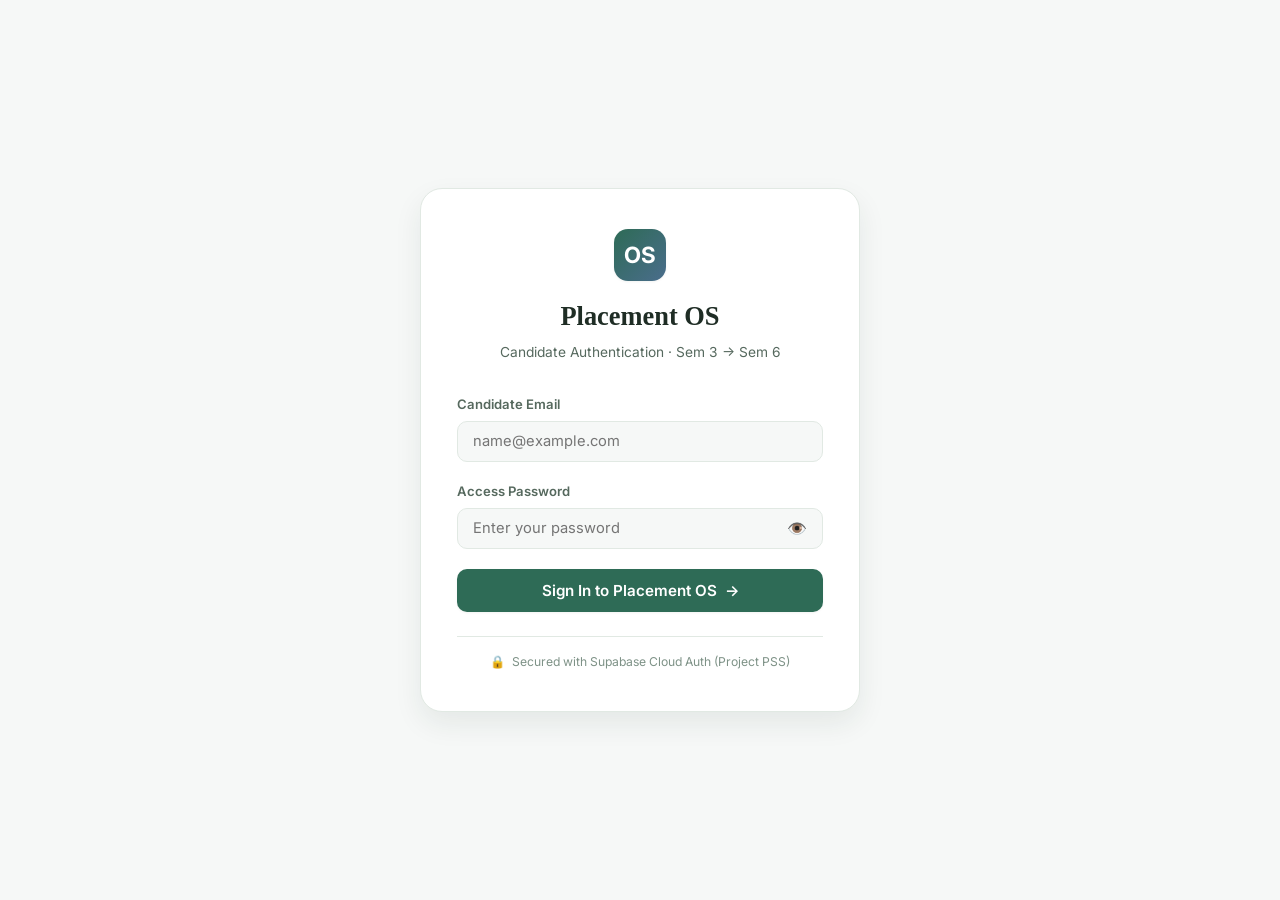
==== commit 0f158101: "fix(auth): remove hardcoded credentials and autofill button from login form" ====
--- a/index.html
+++ b/index.html
@@ -308,24 +308,20 @@
         <div class="auth-input-group">
           <label for="loginEmail">Candidate Email</label>
           <div class="auth-input-wrapper">
-            <input type="email" id="loginEmail" class="auth-input" placeholder="samarrajxyz@gmail.com" value="samarrajxyz@gmail.com" required autocomplete="username">
+            <input type="email" id="loginEmail" class="auth-input" placeholder="name@example.com" required autocomplete="username">
           </div>
         </div>
 
         <div class="auth-input-group">
           <label for="loginPassword">Access Password</label>
           <div class="auth-input-wrapper">
-            <input type="password" id="loginPassword" class="auth-input" placeholder="••••••••••••" value="Samar@9841@raj" required autocomplete="current-password">
+            <input type="password" id="loginPassword" class="auth-input" placeholder="Enter your password" required autocomplete="current-password">
             <button type="button" class="auth-pwd-toggle" id="togglePwdBtn" title="Show/Hide password">👁️</button>
           </div>
         </div>
 
         <button type="submit" class="auth-submit-btn" id="loginSubmitBtn">
           <span>Sign In to Placement OS</span> <span>→</span>
-        </button>
-
-        <button type="button" class="auth-autofill-btn" id="autofillLoginBtn">
-          ⚡ Autofill Samar's Credentials
         </button>
       </form>
 
--- a/css/styles.css
+++ b/css/styles.css
@@ -2200,7 +2200,7 @@
     display: flex;
   }
   .app-main {
-    padding: 1.25rem 1rem 5rem;
+    padding: 1.25rem 1rem 5.5rem;
   }
   .readiness-kpis {
     grid-template-columns: repeat(2, 1fr);
@@ -2218,3 +2218,74 @@
     grid-template-columns: repeat(2, 1fr);
   }
 }
+
+@media (max-width: 600px) {
+  .app-topbar {
+    padding: 0.65rem 1rem;
+  }
+  .brand-sub {
+    display: none;
+  }
+  .welcome-title {
+    font-size: 1.4rem;
+  }
+  .focus-hero-card {
+    flex-direction: column;
+    align-items: flex-start;
+    padding: 1.15rem;
+    gap: 1rem;
+  }
+  .focus-hero-card .btn-primary {
+    width: 100%;
+    justify-content: center;
+  }
+  .readiness-kpis {
+    grid-template-columns: 1fr 1fr;
+    gap: 0.65rem;
+  }
+  .readiness-kpi-card {
+    padding: 0.85rem 0.75rem;
+  }
+  .readiness-kpi-card .kpi-val {
+    font-size: 1.3rem;
+  }
+  .timeline-nodes-grid {
+    grid-template-columns: repeat(2, 1fr);
+    gap: 0.75rem;
+  }
+  .timeline-line-bg {
+    display: none;
+  }
+  .counter-display {
+    flex-direction: column;
+    align-items: flex-start;
+    gap: 0.75rem;
+  }
+  .counter-actions {
+    width: 100%;
+  }
+  .counter-btn {
+    flex: 1;
+    text-align: center;
+  }
+  .skills-table th, .skills-table td {
+    padding: 0.65rem 0.6rem;
+    font-size: 0.78rem;
+  }
+  .auth-card {
+    padding: 2rem 1.5rem;
+  }
+  .btn-primary, .btn-outline, .counter-btn {
+    min-height: 42px;
+  }
+}
+
+@media (max-width: 420px) {
+  .readiness-kpis {
+    grid-template-columns: 1fr;
+  }
+  .career-funnel-grid {
+    grid-template-columns: 1fr;
+  }
+}
+
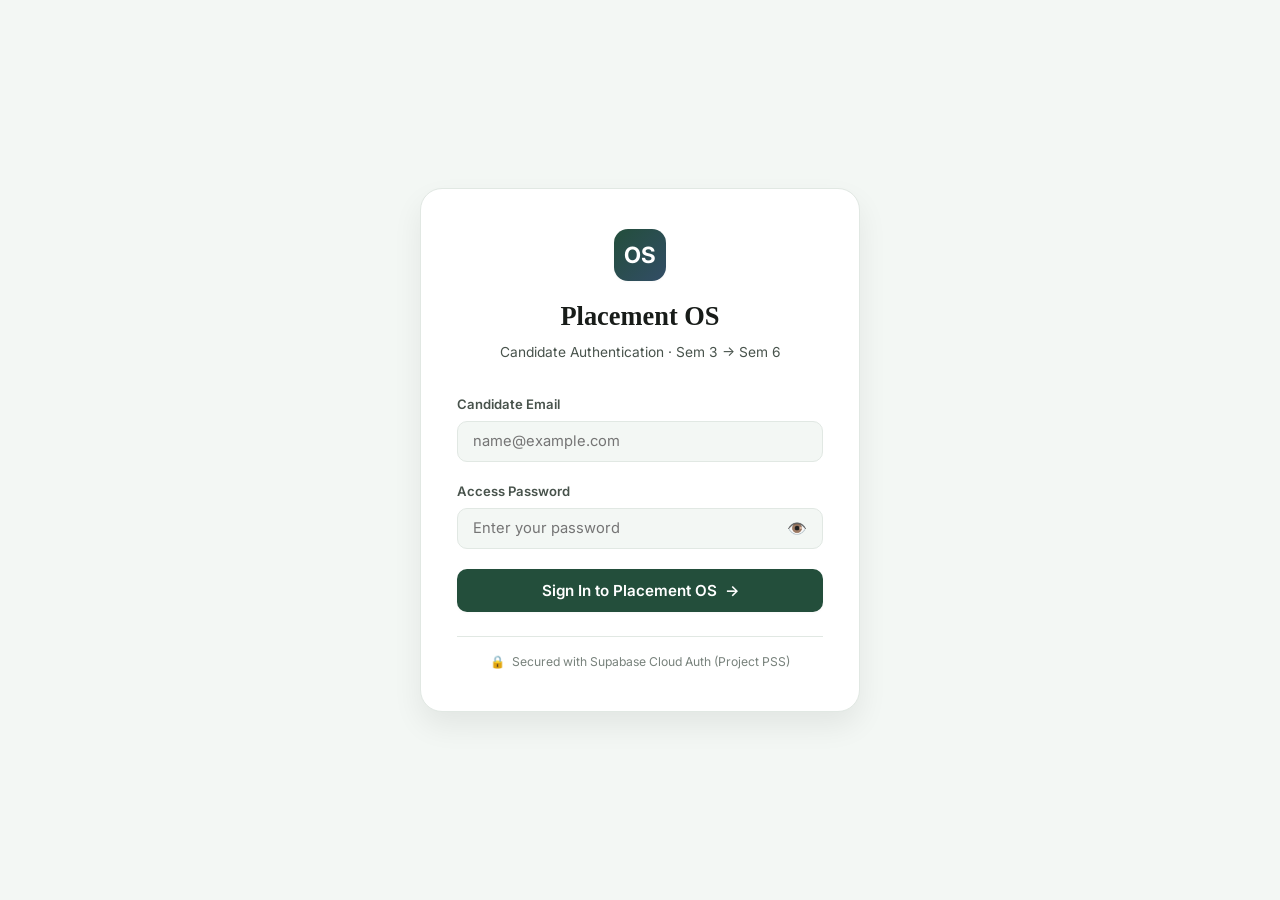
==== commit e2666328: "feat(ui): redesign dashboard into premium EdTech product aesthetic with landing hero, bento grid and" ====
--- a/index.html
+++ b/index.html
@@ -23,160 +23,154 @@
       <p>Candidate: Samar Raj · BCA (Data Science / AI-ML) · Generated on <span id="printDate"></span></p>
     </div>
 
-    <!-- Top Application Bar -->
+    <!-- Top Application Bar (Modern Quiet-Chrome & Slim Header) -->
     <header class="app-topbar">
-      <!-- Brand Area -->
-      <div class="brand-wrap">
-        <div class="brand-badge">OS</div>
-        <div class="brand-text">
-          <h1>
-            PLACEMENT OS
-            <span class="brand-tag">Sem 3 Active</span>
-          </h1>
-          <div class="brand-sub">Samar Raj · BCA (Data Science / AI-ML)</div>
-        </div>
-      </div>
-
-      <!-- Topbar Navigation Pills -->
-      <nav class="topbar-nav" aria-label="Main Views">
-        <button class="top-nav-btn active" data-nav-view="dashboard">
-          <span>📊</span> Dashboard
-        </button>
-        <button class="top-nav-btn" data-nav-view="roadmap">
-          <span>🗺️</span> Roadmap
-        </button>
-        <button class="top-nav-btn" data-nav-view="skills">
-          <span>⚡</span> Skills
-        </button>
-        <button class="top-nav-btn" data-nav-view="projects">
-          <span>🚀</span> Projects
-        </button>
-        <button class="top-nav-btn" data-nav-view="practice">
-          <span>💻</span> Practice
-        </button>
-        <button class="top-nav-btn" data-nav-view="career">
-          <span>💼</span> Career
-        </button>
-        <button class="top-nav-btn" data-nav-view="analytics">
-          <span>📈</span> Analytics
-        </button>
-      </nav>
-
-      <!-- Topbar Right Actions -->
-      <div class="topbar-actions">
-        <!-- Supabase Cloud Live Sync Badge -->
-        <div class="user-profile-badge" id="cloudSyncBadge" style="font-size:0.75rem; gap:0.4rem; padding:0.35rem 0.65rem;">
-          <span style="color:var(--accent-green);">🟢</span> <span>Supabase: PSS</span>
-        </div>
-
-        <button class="btn-primary" id="openAddTaskBtn" style="padding:0.4rem 0.8rem; font-size:0.8rem;">
-          <span>＋</span> <span>Add Goal</span>
-        </button>
-        <button class="icon-btn" id="themeToggleBtn" aria-label="Toggle dark/light theme" title="Toggle theme">🌙</button>
-        
-        <!-- User Profile Pill -->
-        <div class="user-profile-badge">
-          <div class="user-avatar">SR</div>
-          <span id="userProfileName">Samar</span>
-        </div>
-
-        <!-- Sign Out Button -->
-        <button class="btn-subtle" id="signOutBtn" style="font-size:0.75rem; color:#C53030;" title="Sign out of Placement OS">
-          Sign Out
-        </button>
+      <!-- Left: Mobile Menu Trigger + Brand Badge + Breadcrumb + Cloud Sync Indicator -->
+      <div class="topbar-left">
+        <button class="mobile-menu-btn" id="mobileMenuToggle" aria-label="Toggle navigation menu">
+          <span></span>
+          <span></span>
+          <span></span>
+        </button>
+
+        <a class="brand-chip" href="#" id="brandHomeBtn" title="Placement OS Home">
+          <div class="brand-badge">
+            <span class="brand-glow"></span>
+            <span class="brand-initials">P/OS</span>
+          </div>
+        </a>
+
+        <div class="topbar-breadcrumb">
+          <span class="breadcrumb-root">Placement OS</span>
+          <span class="breadcrumb-sep">/</span>
+          <span class="breadcrumb-page" id="topbarCurrentView">Dashboard</span>
+          <span class="breadcrumb-pill">Sem 3</span>
+        </div>
+
+        <div class="cloud-sync-pill" id="cloudSyncBadge" title="Live PostgreSQL 17 replication via Supabase Cloud (Project PSS)">
+          <span class="sync-dot"></span>
+          <span class="sync-text">PSS Live</span>
+        </div>
+      </div>
+
+      <!-- Center: Raycast / Linear Command Palette Trigger -->
+      <div class="topbar-center">
+        <button class="command-trigger" id="openCommandPaletteBtn" title="Quick jump or command (⌘K / Ctrl+K)">
+          <span class="cmd-icon">⌘</span>
+          <span class="cmd-text">Quick jump to view or action...</span>
+          <kbd class="cmd-badge">⌘K</kbd>
+        </button>
+      </div>
+
+      <!-- Right: Action Buttons + Theme Toggle + User Menu -->
+      <div class="topbar-right">
+        <button class="btn-primary-slim" id="openAddTaskBtn" title="Add a custom placement goal">
+          <span class="plus-icon">＋</span>
+          <span>Goal</span>
+        </button>
+
+        <button class="icon-btn-minimal" id="themeToggleBtn" aria-label="Toggle dark/light theme" title="Toggle theme">
+          <span id="themeToggleIcon">🌙</span>
+        </button>
+
+        <!-- User Profile Dropdown Pill -->
+        <div class="user-dropdown-wrapper">
+          <button class="user-chip" id="userMenuToggleBtn" aria-expanded="false" title="Candidate profile & options">
+            <div class="user-avatar-dot">SR</div>
+            <span class="user-name" id="userProfileName">Samar</span>
+            <span class="user-caret">▾</span>
+          </button>
+
+          <div class="user-dropdown-popover" id="userDropdownMenu">
+            <div class="popover-profile">
+              <div class="popover-name">Samar Raj</div>
+              <div class="popover-role">BCA · Data Science / AI-ML</div>
+            </div>
+            <div class="popover-divider"></div>
+            <button class="popover-item" data-nav-view="targets">
+              <span class="item-icon">🎯</span>
+              <span>Placement Targets</span>
+            </button>
+            <button class="popover-item" data-nav-view="analytics">
+              <span class="item-icon">📈</span>
+              <span>Learning Velocity</span>
+            </button>
+            <button class="popover-item" data-nav-view="export">
+              <span class="item-icon">📥</span>
+              <span>Export & Backup</span>
+            </button>
+            <div class="popover-divider"></div>
+            <button class="popover-item danger" id="signOutBtn">
+              <span class="item-icon">🚪</span>
+              <span>Sign Out</span>
+            </button>
+          </div>
+        </div>
       </div>
     </header>
 
     <!-- App Body (Sidebar + Main Content Area) -->
     <div class="app-body">
-      <!-- Left Sidebar (Desktop) -->
-      <aside class="app-sidebar">
-        <div>
-          <!-- Group 1: Overview -->
-          <div class="sidebar-nav-group">
-            <div class="sidebar-group-title">Overview</div>
-            <ul class="sidebar-menu">
-              <li>
-                <button class="sidebar-btn active" data-nav-view="dashboard">
-                  <span class="icon">📊</span>
-                  <span>Dashboard</span>
-                </button>
-              </li>
-              <li>
-                <button class="sidebar-btn" data-nav-view="roadmap">
-                  <span class="icon">🗺️</span>
-                  <span>Roadmap</span>
-                </button>
-              </li>
-              <li>
-                <button class="sidebar-btn" data-nav-view="skills">
-                  <span class="icon">⚡</span>
-                  <span>Skills Matrix</span>
-                </button>
-              </li>
-              <li>
-                <button class="sidebar-btn" data-nav-view="projects">
-                  <span class="icon">🚀</span>
-                  <span>Projects</span>
-                </button>
-              </li>
-              <li>
-                <button class="sidebar-btn" data-nav-view="practice">
-                  <span class="icon">💻</span>
-                  <span>DSA & SQL</span>
-                </button>
-              </li>
-              <li>
-                <button class="sidebar-btn" data-nav-view="career">
-                  <span class="icon">💼</span>
-                  <span>Career CRM</span>
-                </button>
-              </li>
-            </ul>
-          </div>
-
-          <!-- Group 2: Resources & Insights -->
-          <div class="sidebar-nav-group">
-            <div class="sidebar-group-title">Resources</div>
-            <ul class="sidebar-menu">
-              <li>
-                <button class="sidebar-btn" data-nav-view="rhythm">
-                  <span class="icon">📅</span>
-                  <span>Weekly Rhythm</span>
-                </button>
-              </li>
-              <li>
-                <button class="sidebar-btn" data-nav-view="targets">
-                  <span class="icon">🎯</span>
-                  <span>Placement Targets</span>
-                </button>
-              </li>
-              <li>
-                <button class="sidebar-btn" data-nav-view="analytics">
-                  <span class="icon">📈</span>
-                  <span>Learning Analytics</span>
-                </button>
-              </li>
-              <li>
-                <button class="sidebar-btn" data-nav-view="export">
-                  <span class="icon">📥</span>
-                  <span>Backup & Export</span>
-                </button>
-              </li>
-            </ul>
-          </div>
-        </div>
-
-        <!-- Sidebar Current Focus Mini Card -->
-        <div class="sidebar-focus-card">
-          <div class="label">Current Focus · Sem 3</div>
-          <div class="topic" id="sidebarFocusTopic">Python + SQL + DSA</div>
-          <div class="progress-line">
-            <div class="progress-fill" id="sidebarFocusFill" style="width: 34%;"></div>
-          </div>
-          <button class="action-btn" id="sidebarFocusBtn">Continue Roadmap →</button>
+      <!-- Thin Floating Vertical Rail (Desktop) -->
+      <aside class="app-sidebar floating-rail">
+        <div class="rail-nav-group">
+          <button class="rail-btn active" data-nav-view="dashboard" title="Dashboard">
+            <span class="rail-icon">📊</span>
+            <span class="rail-label">Home</span>
+          </button>
+          <button class="rail-btn" data-nav-view="roadmap" title="Curriculum Roadmap">
+            <span class="rail-icon">🗺️</span>
+            <span class="rail-label">Roadmap</span>
+          </button>
+          <button class="rail-btn" data-nav-view="skills" title="Skills Matrix">
+            <span class="rail-icon">⚡</span>
+            <span class="rail-label">Skills</span>
+          </button>
+          <button class="rail-btn" data-nav-view="projects" title="Portfolio Projects">
+            <span class="rail-icon">🚀</span>
+            <span class="rail-label">Projects</span>
+          </button>
+          <button class="rail-btn" data-nav-view="practice" title="DSA & SQL Practice">
+            <span class="rail-icon">💻</span>
+            <span class="rail-label">Practice</span>
+          </button>
+          <button class="rail-btn" data-nav-view="career" title="Career Applications CRM">
+            <span class="rail-icon">💼</span>
+            <span class="rail-label">Career</span>
+          </button>
+        </div>
+
+        <div class="rail-divider"></div>
+
+        <div class="rail-nav-group">
+          <button class="rail-btn" data-nav-view="analytics" title="Learning Analytics">
+            <span class="rail-icon">📈</span>
+            <span class="rail-label">Analytics</span>
+          </button>
+          <button class="rail-btn" data-nav-view="rhythm" title="Weekly Rhythm">
+            <span class="rail-icon">📅</span>
+            <span class="rail-label">Rhythm</span>
+          </button>
+          <button class="rail-btn" data-nav-view="targets" title="Placement Targets">
+            <span class="rail-icon">🎯</span>
+            <span class="rail-label">Targets</span>
+          </button>
+          <button class="rail-btn" data-nav-view="export" title="Backup & Export">
+            <span class="rail-icon">📥</span>
+            <span class="rail-label">Export</span>
+          </button>
+        </div>
+
+        <div class="rail-footer">
+          <button class="rail-focus-pill" id="sidebarFocusBtn" title="Current Focus: Sem 3 Foundations (Click to jump)">
+            <span class="pulse-indicator"></span>
+            <span class="rail-focus-text">S3</span>
+          </button>
         </div>
       </aside>
+
+      <!-- Mobile Sidebar Backdrop -->
+      <div class="sidebar-backdrop" id="sidebarBackdrop"></div>
 
       <!-- Main Dynamic Content Panel -->
       <main class="app-main" id="mainContent"></main>
@@ -332,6 +326,28 @@
     </div>
   </div>
 
+  <!-- Raycast / Linear Style Command Palette (⌘K / Ctrl+K) -->
+  <div class="command-palette-backdrop" id="commandPaletteModal" style="display: none;">
+    <div class="command-palette-card">
+      <div class="command-palette-search">
+        <span class="cmd-search-icon">🔍</span>
+        <input type="text" id="commandInput" class="command-input" placeholder="Type a view or action... (e.g. 'Roadmap', 'Add Goal', 'DSA')" autocomplete="off">
+        <kbd class="cmd-esc-badge" id="closeCommandPaletteBtn">ESC</kbd>
+      </div>
+      <div class="command-palette-body">
+        <div class="command-group-label" id="commandGroupLabel">Quick Navigation & Actions</div>
+        <div class="command-palette-list" id="commandList">
+          <!-- Populated dynamically by app.js -->
+        </div>
+      </div>
+      <div class="command-palette-footer">
+        <div class="cmd-footer-tip"><span>↑↓</span> to navigate</div>
+        <div class="cmd-footer-tip"><span>↵</span> to select</div>
+        <div class="cmd-footer-tip"><span>ESC</span> to close</div>
+      </div>
+    </div>
+  </div>
+
   <!-- Toast Notification -->
   <div class="toast" id="toast">Saved</div>
 
--- a/css/styles.css
+++ b/css/styles.css
@@ -9,34 +9,44 @@
   --font-serif: Georgia, "Iowan Old Style", "Palatino Linotype", "Apple Garamond", serif;
   --font-mono: ui-monospace, "SF Mono", Menlo, Consolas, monospace;
 
-  /* Theme Tokens - Light */
-  --bg-page: #F6F8F7;
-  --bg-surface: #FFFFFF;
-  --bg-surface-alt: #FBFDFB;
-  --bg-subtle: #EEF3F0;
-  --bg-hover: #E7EFEA;
+  /* EdTech Color System */
+  --bg: #F3F7F4;
+  --card: #FFFFFF;
+  --primary-green: #BFD9A8;
+  --mint: #DCEEE5;
+  --dark: #111513;
+  --text: #181C19;
+  --text-muted: #78827C;
+  --accent-lime: #E7F45B;
+
+  /* Theme Tokens - Light (70% off-white, 15% white cards, 10% dark, 5% lime/mint) */
+  --bg-page: var(--bg);
+  --bg-surface: var(--card);
+  --bg-surface-alt: #FAFCFA;
+  --bg-subtle: #EBF1ED;
+  --bg-hover: var(--mint);
   
-  --ink-primary: #1F2D25;
-  --ink-secondary: #56695E;
-  --ink-muted: #7E9287;
+  --ink-primary: var(--text);
+  --ink-secondary: #48534C;
+  --ink-muted: var(--text-muted);
   --ink-inverted: #FFFFFF;
 
-  --line: #E1E9E3;
-  --line-strong: #CDD8D0;
-
-  --accent-blue: #4A6D8C;
+  --line: #E1E8E3;
+  --line-strong: #CDD6D0;
+
+  --accent-blue: #324D66;
   --accent-blue-soft: #EDF3F7;
-  --accent-blue-strong: #36536D;
-
-  --accent-green: #2E6B56;
-  --accent-green-soft: #E9F4EE;
-  --accent-green-strong: #1E4E3D;
-
-  --done: #2E6B56;
-  --done-bg: #EAF4EE;
-  --done-line: #A8D1BC;
-
-  --warn-bg: #FFF8E6;
+  --accent-blue-strong: #23394D;
+
+  --accent-green: #234E3B;
+  --accent-green-soft: var(--mint);
+  --accent-green-strong: #173829;
+
+  --done: #234E3B;
+  --done-bg: var(--mint);
+  --done-line: var(--primary-green);
+
+  --warn-bg: #FFF9E6;
   --warn-ink: #8A6200;
   --warn-line: #F5E2A8;
 
@@ -47,9 +57,10 @@
   --radius-xl: 22px;
   --radius-full: 9999px;
 
-  --shadow-sm: 0 1px 3px rgba(31, 45, 37, 0.04), 0 1px 2px rgba(31, 45, 37, 0.02);
-  --shadow-md: 0 4px 14px rgba(31, 45, 37, 0.06), 0 2px 4px rgba(31, 45, 37, 0.02);
-  --shadow-lg: 0 12px 28px rgba(31, 45, 37, 0.08);
+  --shadow-sm: 0 1px 3px rgba(17, 21, 19, 0.03);
+  --shadow-md: 0 4px 14px rgba(17, 21, 19, 0.05);
+  --shadow-lg: 0 14px 30px rgba(17, 21, 19, 0.07);
+  --shadow-float: 0 12px 28px -6px rgba(17, 21, 19, 0.1), 0 0 0 1px rgba(17, 21, 19, 0.04);
 
   --transition-fast: 0.15s ease;
   --transition-normal: 0.22s ease;
@@ -151,7 +162,7 @@
 }
 
 /* ==========================================================================
-   APP LAYOUT (TOPBAR + SIDEBAR + MAIN)
+   APP LAYOUT (SLIM QUIET-CHROME TOPBAR + SIDEBAR + MAIN)
    ========================================================================== */
 .app-shell {
   display: flex;
@@ -159,7 +170,7 @@
   min-height: 100vh;
 }
 
-/* Top Navigation Bar */
+/* Top Navigation Bar: Slim 52px Height, Glassmorphism, Specular Border */
 .app-topbar {
   position: sticky;
   top: 0;
@@ -167,262 +178,695 @@
   display: flex;
   align-items: center;
   justify-content: space-between;
-  padding: 0.75rem 1.5rem;
+  height: 52px;
+  padding: 0 1.25rem;
   background-color: var(--bg-surface);
   border-bottom: 1px solid var(--line);
-  backdrop-filter: blur(12px);
-}
-
-.brand-wrap {
-  display: flex;
-  align-items: center;
-  gap: 0.85rem;
+  backdrop-filter: blur(16px);
+  -webkit-backdrop-filter: blur(16px);
+  gap: 1rem;
+}
+
+[data-theme="dark"] .app-topbar {
+  background-color: rgba(18, 24, 21, 0.85);
+  border-bottom: 1px solid rgba(255, 255, 255, 0.08);
+}
+
+/* Left: Mobile Toggle + Brand + Breadcrumbs + Live Sync */
+.topbar-left {
+  display: flex;
+  align-items: center;
+  gap: 0.75rem;
+  flex-shrink: 0;
+}
+
+.mobile-menu-btn {
+  display: none;
+  flex-direction: column;
+  justify-content: center;
+  gap: 4px;
+  width: 32px;
+  height: 32px;
+  background: var(--bg-subtle);
+  border: 1px solid var(--line);
+  border-radius: var(--radius-xs);
+  cursor: pointer;
+  padding: 0 7px;
+}
+
+.mobile-menu-btn span {
+  display: block;
+  height: 2px;
+  width: 100%;
+  background-color: var(--ink-secondary);
+  border-radius: 1px;
+  transition: all var(--transition-fast);
+}
+
+.brand-chip {
+  text-decoration: none;
+  display: flex;
+  align-items: center;
 }
 
 .brand-badge {
-  width: 38px;
-  height: 38px;
-  background: linear-gradient(135deg, var(--accent-green), var(--accent-blue));
+  position: relative;
+  width: 32px;
+  height: 32px;
+  background: linear-gradient(135deg, #10B981, #059669);
   color: white;
+  border-radius: 9px;
+  display: flex;
+  align-items: center;
+  justify-content: center;
+  font-weight: 800;
+  font-size: 0.8rem;
+  letter-spacing: -0.02em;
+  box-shadow: 0 2px 8px rgba(16, 185, 129, 0.28);
+  transition: transform var(--transition-fast);
+}
+
+.brand-chip:hover .brand-badge {
+  transform: scale(1.05);
+}
+
+.brand-glow {
+  position: absolute;
+  inset: -1px;
+  border-radius: 10px;
+  background: linear-gradient(135deg, rgba(255, 255, 255, 0.4), transparent);
+  pointer-events: none;
+}
+
+.topbar-breadcrumb {
+  display: flex;
+  align-items: center;
+  gap: 0.45rem;
+  font-size: 0.84rem;
+}
+
+.breadcrumb-root {
+  font-weight: 600;
+  color: var(--ink-primary);
+  letter-spacing: -0.01em;
+}
+
+.breadcrumb-sep {
+  color: var(--ink-muted);
+  font-size: 0.75rem;
+}
+
+.breadcrumb-page {
+  font-weight: 500;
+  color: var(--ink-secondary);
+}
+
+.breadcrumb-pill {
+  font-size: 0.68rem;
+  font-weight: 600;
+  background: var(--accent-green-soft);
+  color: var(--accent-green);
+  border: 1px solid var(--done-line);
+  padding: 0.1rem 0.45rem;
+  border-radius: var(--radius-full);
+  letter-spacing: 0.02em;
+}
+
+/* Supabase Cloud Live Sync Pill */
+.cloud-sync-pill {
+  display: flex;
+  align-items: center;
+  gap: 0.45rem;
+  padding: 0.22rem 0.55rem;
+  background: var(--bg-subtle);
+  border: 1px solid var(--line);
+  border-radius: var(--radius-full);
+  font-size: 0.72rem;
+  font-weight: 500;
+  color: var(--ink-secondary);
+}
+
+.sync-dot {
+  width: 7px;
+  height: 7px;
+  border-radius: 50%;
+  background: #10B981;
+  box-shadow: 0 0 6px rgba(16, 185, 129, 0.6);
+  animation: pulse-dot 2.5s infinite;
+}
+
+@keyframes pulse-dot {
+  0% { transform: scale(0.95); opacity: 0.8; }
+  50% { transform: scale(1.15); opacity: 1; box-shadow: 0 0 10px rgba(16, 185, 129, 0.9); }
+  100% { transform: scale(0.95); opacity: 0.8; }
+}
+
+/* Center: Command Palette Trigger (Linear/Raycast Style) */
+.topbar-center {
+  flex: 1;
+  max-width: 440px;
+  display: flex;
+  justify-content: center;
+}
+
+.command-trigger {
+  width: 100%;
+  height: 32px;
+  background: var(--bg-subtle);
+  border: 1px solid var(--line);
   border-radius: var(--radius-sm);
   display: flex;
   align-items: center;
-  justify-content: center;
-  font-weight: 700;
-  font-size: 0.95rem;
-  letter-spacing: 0.05em;
-  box-shadow: var(--shadow-sm);
-}
-
-.brand-text h1 {
-  font-family: var(--font-serif);
-  font-size: 1.15rem;
-  font-weight: 600;
-  line-height: 1.1;
-  letter-spacing: -0.01em;
-  display: flex;
-  align-items: center;
-  gap: 0.5rem;
-}
-
-.brand-tag {
-  font-family: var(--font-sans);
-  font-size: 0.7rem;
-  font-weight: 600;
-  background-color: var(--accent-green-soft);
+  justify-content: space-between;
+  padding: 0 0.65rem;
+  color: var(--ink-muted);
+  font-family: inherit;
+  font-size: 0.78rem;
+  cursor: pointer;
+  transition: all var(--transition-fast);
+}
+
+.command-trigger:hover {
+  background: var(--bg-hover);
+  border-color: var(--line-strong);
+  color: var(--ink-primary);
+  box-shadow: 0 0 12px rgba(16, 185, 129, 0.08);
+}
+
+.cmd-icon {
+  font-size: 0.85rem;
+  margin-right: 0.45rem;
   color: var(--accent-green);
-  padding: 0.15rem 0.45rem;
-  border-radius: var(--radius-xs);
-  letter-spacing: 0.04em;
-  text-transform: uppercase;
-}
-
-.brand-sub {
-  font-size: 0.76rem;
+}
+
+.cmd-text {
+  flex: 1;
+  text-align: left;
+  white-space: nowrap;
+  overflow: hidden;
+  text-overflow: ellipsis;
+}
+
+.cmd-badge {
+  background: var(--bg-surface);
+  border: 1px solid var(--line);
+  border-radius: 4px;
+  padding: 0.1rem 0.35rem;
+  font-size: 0.68rem;
+  font-family: var(--font-mono);
   color: var(--ink-secondary);
 }
 
-/* Top bar navigation pills */
-.topbar-nav {
-  display: flex;
-  align-items: center;
-  gap: 0.35rem;
-  background-color: var(--bg-page);
-  padding: 0.25rem;
-  border-radius: var(--radius-md);
-  border: 1px solid var(--line);
-}
-
-.top-nav-btn {
-  background: none;
+/* Right: Actions, Theme, User */
+.topbar-right {
+  display: flex;
+  align-items: center;
+  gap: 0.55rem;
+  flex-shrink: 0;
+}
+
+.btn-primary-slim {
+  height: 32px;
+  background: linear-gradient(135deg, var(--accent-green), #059669);
+  color: white;
   border: none;
-  color: var(--ink-secondary);
-  font-size: 0.85rem;
-  font-weight: 500;
-  padding: 0.4rem 0.85rem;
+  font-family: inherit;
+  font-size: 0.78rem;
+  font-weight: 600;
+  padding: 0 0.75rem;
   border-radius: var(--radius-sm);
   cursor: pointer;
-  display: flex;
-  align-items: center;
-  gap: 0.4rem;
+  display: inline-flex;
+  align-items: center;
+  gap: 0.3rem;
+  box-shadow: 0 1px 3px rgba(16, 185, 129, 0.25);
   transition: all var(--transition-fast);
+}
+
+.btn-primary-slim:hover {
+  transform: translateY(-1px);
+  box-shadow: 0 3px 10px rgba(16, 185, 129, 0.35);
+}
+
+.icon-btn-minimal {
+  width: 32px;
+  height: 32px;
+  border-radius: var(--radius-sm);
+  background: var(--bg-subtle);
+  border: 1px solid var(--line);
+  color: var(--ink-secondary);
+  display: flex;
+  align-items: center;
+  justify-content: center;
+  cursor: pointer;
+  font-size: 0.85rem;
+  transition: all var(--transition-fast);
+}
+
+.icon-btn-minimal:hover {
+  background: var(--bg-hover);
+  color: var(--ink-primary);
+  border-color: var(--line-strong);
+}
+
+/* User Profile Chip & Dropdown Popover */
+.user-dropdown-wrapper {
+  position: relative;
+}
+
+.user-chip {
+  height: 32px;
+  display: flex;
+  align-items: center;
+  gap: 0.5rem;
+  padding: 0 0.6rem 0 0.35rem;
+  background: var(--bg-subtle);
+  border: 1px solid var(--line);
+  border-radius: var(--radius-full);
+  cursor: pointer;
   font-family: inherit;
-}
-
-.top-nav-btn:hover {
+  font-size: 0.8rem;
+  font-weight: 500;
   color: var(--ink-primary);
-  background-color: var(--bg-hover);
-}
-
-.top-nav-btn.active {
-  color: var(--ink-primary);
-  background-color: var(--bg-surface);
-  font-weight: 600;
-  box-shadow: var(--shadow-sm);
-}
-
-/* Top bar right actions */
-.topbar-actions {
-  display: flex;
-  align-items: center;
-  gap: 0.6rem;
-}
-
-.user-profile-badge {
-  display: flex;
-  align-items: center;
-  gap: 0.6rem;
-  padding: 0.35rem 0.75rem;
-  background-color: var(--bg-page);
-  border: 1px solid var(--line);
-  border-radius: var(--radius-full);
-  font-size: 0.82rem;
-  font-weight: 500;
-}
-
-.user-avatar {
+  transition: all var(--transition-fast);
+}
+
+.user-chip:hover {
+  background: var(--bg-hover);
+  border-color: var(--line-strong);
+}
+
+.user-avatar-dot {
   width: 24px;
   height: 24px;
   border-radius: 50%;
-  background: var(--accent-blue-soft);
-  color: var(--accent-blue);
+  background: linear-gradient(135deg, #3B82F6, #1D4ED8);
+  color: white;
   display: flex;
   align-items: center;
   justify-content: center;
-  font-size: 0.75rem;
-  font-weight: 600;
-}
-
-/* App Body (Sidebar + Main Content) */
-.app-body {
-  display: flex;
+  font-size: 0.68rem;
+  font-weight: 700;
+}
+
+.user-caret {
+  font-size: 0.65rem;
+  color: var(--ink-muted);
+}
+
+.user-dropdown-popover {
+  position: absolute;
+  top: calc(100% + 8px);
+  right: 0;
+  width: 230px;
+  background: var(--bg-surface);
+  border: 1px solid var(--line-strong);
+  border-radius: var(--radius-md);
+  box-shadow: var(--shadow-lg);
+  padding: 0.45rem;
+  display: none;
+  flex-direction: column;
+  z-index: 200;
+  animation: popoverFadeIn 0.15s ease-out;
+}
+
+[data-theme="dark"] .user-dropdown-popover {
+  background: #16201B;
+  border: 1px solid rgba(255, 255, 255, 0.1);
+  box-shadow: 0 10px 30px rgba(0, 0, 0, 0.5);
+}
+
+.user-dropdown-popover.show {
+  display: flex;
+}
+
+@keyframes popoverFadeIn {
+  from { opacity: 0; transform: translateY(-4px); }
+  to { opacity: 1; transform: translateY(0); }
+}
+
+.popover-profile {
+  padding: 0.5rem 0.65rem 0.4rem;
+}
+
+.popover-name {
+  font-weight: 600;
+  font-size: 0.85rem;
+  color: var(--ink-primary);
+}
+
+.popover-role {
+  font-size: 0.72rem;
+  color: var(--ink-muted);
+  margin-top: 0.1rem;
+}
+
+.popover-divider {
+  height: 1px;
+  background-color: var(--line);
+  margin: 0.35rem 0;
+}
+
+.popover-item {
+  width: 100%;
+  background: none;
+  border: none;
+  display: flex;
+  align-items: center;
+  gap: 0.6rem;
+  padding: 0.45rem 0.65rem;
+  border-radius: var(--radius-xs);
+  font-family: inherit;
+  font-size: 0.8rem;
+  color: var(--ink-secondary);
+  cursor: pointer;
+  text-align: left;
+  transition: all var(--transition-fast);
+}
+
+.popover-item:hover {
+  background: var(--bg-hover);
+  color: var(--ink-primary);
+}
+
+.popover-item.danger {
+  color: #EF4444;
+}
+
+.popover-item.danger:hover {
+  background: rgba(239, 68, 68, 0.1);
+  color: #DC2626;
+}
+
+.item-icon {
+  font-size: 0.9rem;
+}
+
+/* ==========================================================================
+   COMMAND PALETTE (RAYCAST / LINEAR SPOTLIGHT ⌘K)
+   ========================================================================== */
+.command-palette-backdrop {
+  position: fixed;
+  inset: 0;
+  z-index: 1000;
+  background-color: rgba(10, 15, 12, 0.6);
+  backdrop-filter: blur(12px);
+  -webkit-backdrop-filter: blur(12px);
+  display: flex;
+  align-items: flex-start;
+  justify-content: center;
+  padding: 12vh 1rem 2rem;
+  animation: fadeIn 0.15s ease-out;
+}
+
+.command-palette-card {
+  width: 100%;
+  max-width: 580px;
+  background-color: var(--bg-surface);
+  border: 1px solid var(--line-strong);
+  border-radius: var(--radius-lg);
+  box-shadow: 0 24px 48px rgba(0, 0, 0, 0.4), 0 0 0 1px rgba(255, 255, 255, 0.08);
+  overflow: hidden;
+  display: flex;
+  flex-direction: column;
+  animation: slideDown 0.15s ease-out;
+}
+
+[data-theme="dark"] .command-palette-card {
+  background-color: #141C18;
+  border-color: rgba(255, 255, 255, 0.12);
+}
+
+.command-palette-search {
+  display: flex;
+  align-items: center;
+  gap: 0.75rem;
+  padding: 0.9rem 1.1rem;
+  border-bottom: 1px solid var(--line);
+}
+
+.cmd-search-icon {
+  font-size: 1.1rem;
+  color: var(--accent-green);
+}
+
+.command-input {
   flex: 1;
-}
-
-/* Sidebar */
-.app-sidebar {
-  width: 250px;
-  background-color: var(--bg-surface);
-  border-right: 1px solid var(--line);
+  background: none;
+  border: none;
+  outline: none;
+  font-family: inherit;
+  font-size: 1rem;
+  color: var(--ink-primary);
+}
+
+.command-input::placeholder {
+  color: var(--ink-muted);
+}
+
+.cmd-esc-badge {
+  background: var(--bg-subtle);
+  border: 1px solid var(--line);
+  color: var(--ink-muted);
+  font-size: 0.7rem;
+  font-family: var(--font-mono);
+  padding: 0.15rem 0.45rem;
+  border-radius: 4px;
+  cursor: pointer;
+}
+
+.command-palette-body {
+  padding: 0.5rem;
+  max-height: 360px;
+  overflow-y: auto;
+}
+
+.command-group-label {
+  font-size: 0.68rem;
+  font-weight: 700;
+  text-transform: uppercase;
+  letter-spacing: 0.08em;
+  color: var(--ink-muted);
+  padding: 0.4rem 0.75rem 0.25rem;
+}
+
+.command-palette-list {
   display: flex;
   flex-direction: column;
+  gap: 2px;
+}
+
+.cmd-item {
+  display: flex;
+  align-items: center;
   justify-content: space-between;
-  padding: 1.25rem 0.85rem;
-  flex-shrink: 0;
-}
-
-.sidebar-nav-group {
-  margin-bottom: 1.4rem;
-}
-
-.sidebar-group-title {
-  font-size: 0.7rem;
-  font-weight: 600;
-  letter-spacing: 0.08em;
-  text-transform: uppercase;
-  color: var(--ink-muted);
-  padding: 0 0.75rem;
-  margin-bottom: 0.4rem;
-}
-
-.sidebar-menu {
-  list-style: none;
-}
-
-.sidebar-btn {
-  width: 100%;
-  display: flex;
-  align-items: center;
-  gap: 0.75rem;
-  padding: 0.55rem 0.75rem;
+  padding: 0.6rem 0.75rem;
   border-radius: var(--radius-sm);
   background: none;
   border: none;
+  cursor: pointer;
   font-family: inherit;
   font-size: 0.88rem;
-  font-weight: 500;
+  color: var(--ink-primary);
+  text-align: left;
+  transition: all var(--transition-fast);
+}
+
+.cmd-item:hover, .cmd-item.selected {
+  background-color: var(--bg-hover);
+  color: var(--ink-primary);
+}
+
+[data-theme="dark"] .cmd-item.selected,
+[data-theme="dark"] .cmd-item:hover {
+  background-color: rgba(16, 185, 129, 0.14);
+  color: #34D399;
+}
+
+.cmd-item-left {
+  display: flex;
+  align-items: center;
+  gap: 0.75rem;
+}
+
+.cmd-item-icon {
+  font-size: 1.05rem;
+  width: 22px;
+  text-align: center;
+}
+
+.cmd-item-tag {
+  font-size: 0.72rem;
+  color: var(--ink-muted);
+  background: var(--bg-subtle);
+  padding: 0.1rem 0.45rem;
+  border-radius: 4px;
+  border: 1px solid var(--line);
+}
+
+.command-palette-footer {
+  display: flex;
+  align-items: center;
+  gap: 1.25rem;
+  padding: 0.55rem 1.1rem;
+  background-color: var(--bg-surface-alt);
+  border-top: 1px solid var(--line);
+  font-size: 0.72rem;
+  color: var(--ink-muted);
+}
+
+.cmd-footer-tip span {
+  font-family: var(--font-mono);
+  background: var(--bg-subtle);
+  border: 1px solid var(--line);
+  padding: 0.05rem 0.35rem;
+  border-radius: 3px;
   color: var(--ink-secondary);
-  text-align: left;
+}
+
+/* Sidebar Backdrop for Mobile */
+.sidebar-backdrop {
+  position: fixed;
+  inset: 0;
+  background-color: rgba(0, 0, 0, 0.45);
+  backdrop-filter: blur(4px);
+  z-index: 95;
+  display: none;
+}
+
+.sidebar-backdrop.show {
+  display: block;
+}
+
+/* App Body (Sidebar + Main Content) */
+.app-body {
+  display: flex;
+  flex: 1;
+}
+
+/* Thin Floating Vertical Rail (Desktop) */
+.app-sidebar.floating-rail {
+  width: 68px;
+  background-color: var(--card);
+  border: 1px solid var(--line);
+  border-radius: 20px;
+  display: flex;
+  flex-direction: column;
+  align-items: center;
+  justify-content: space-between;
+  padding: 1.15rem 0;
+  margin: 1.25rem 0 1.25rem 1.25rem;
+  height: calc(100vh - 52px - 2.5rem);
+  position: sticky;
+  top: calc(52px + 1.25rem);
+  box-shadow: 0 4px 18px rgba(17, 21, 19, 0.03);
+  flex-shrink: 0;
+  z-index: 80;
+}
+
+.rail-nav-group {
+  display: flex;
+  flex-direction: column;
+  align-items: center;
+  gap: 0.4rem;
+  width: 100%;
+}
+
+.rail-btn {
+  width: 44px;
+  height: 44px;
+  border-radius: 12px;
+  display: flex;
+  flex-direction: column;
+  align-items: center;
+  justify-content: center;
+  background: none;
+  border: none;
+  color: var(--text);
   cursor: pointer;
   transition: all var(--transition-fast);
-}
-
-.sidebar-btn:hover {
-  background-color: var(--bg-hover);
-  color: var(--ink-primary);
-}
-
-.sidebar-btn.active {
-  background-color: var(--accent-green-soft);
-  color: var(--accent-green);
-  font-weight: 600;
-}
-
-.sidebar-btn .icon {
-  font-size: 1.05rem;
-  width: 20px;
-  text-align: center;
-}
-
-/* Sidebar Current Focus Card */
-.sidebar-focus-card {
-  background: linear-gradient(145deg, var(--accent-blue-soft), var(--bg-surface-alt));
-  border: 1px solid var(--line);
-  border-radius: var(--radius-md);
-  padding: 0.95rem;
-  margin-top: 0.5rem;
-}
-
-.sidebar-focus-card .label {
-  font-size: 0.68rem;
+  position: relative;
+}
+
+.rail-btn:hover {
+  background-color: var(--bg);
+  color: var(--dark);
+}
+
+.rail-btn.active {
+  background-color: var(--mint);
+  color: var(--dark);
+  font-weight: 700;
+  box-shadow: 0 2px 8px rgba(17, 21, 19, 0.05);
+}
+
+.rail-icon {
+  font-size: 1.15rem;
+  line-height: 1;
+}
+
+.rail-label {
+  font-size: 0.58rem;
   font-weight: 600;
   text-transform: uppercase;
-  letter-spacing: 0.06em;
-  color: var(--accent-blue);
-  margin-bottom: 0.25rem;
-}
-
-.sidebar-focus-card .topic {
-  font-size: 0.88rem;
-  font-weight: 600;
-  color: var(--ink-primary);
-  margin-bottom: 0.5rem;
-  line-height: 1.3;
-}
-
-.sidebar-focus-card .progress-line {
-  height: 6px;
+  color: var(--text-muted);
+  letter-spacing: 0.02em;
+  margin-top: 1px;
+}
+
+.rail-btn.active .rail-label {
+  color: var(--dark);
+}
+
+.rail-divider {
+  width: 32px;
+  height: 1px;
   background-color: var(--line);
-  border-radius: var(--radius-full);
-  overflow: hidden;
-  margin-bottom: 0.75rem;
-}
-
-.sidebar-focus-card .progress-fill {
-  height: 100%;
-  background-color: var(--accent-blue);
-  border-radius: var(--radius-full);
-  transition: width 0.3s ease;
-}
-
-.sidebar-focus-card .action-btn {
+  margin: 0.6rem 0;
+}
+
+.rail-footer {
+  display: flex;
+  align-items: center;
+  justify-content: center;
   width: 100%;
-  padding: 0.4rem;
-  background-color: var(--bg-surface);
-  border: 1px solid var(--line);
-  border-radius: var(--radius-xs);
-  font-size: 0.78rem;
-  font-weight: 600;
-  color: var(--accent-blue);
+}
+
+.rail-focus-pill {
+  width: 40px;
+  height: 40px;
+  border-radius: 50%;
+  background: var(--bg);
+  border: 1.5px solid var(--line);
+  display: flex;
+  align-items: center;
+  justify-content: center;
   cursor: pointer;
-  text-align: center;
+  position: relative;
   transition: all var(--transition-fast);
 }
 
-.sidebar-focus-card .action-btn:hover {
-  background-color: var(--accent-blue);
-  color: white;
-  border-color: var(--accent-blue);
+.rail-focus-pill:hover {
+  background: var(--mint);
+  border-color: var(--primary-green);
+  transform: scale(1.05);
+}
+
+.rail-focus-text {
+  font-size: 0.72rem;
+  font-weight: 800;
+  color: var(--dark);
+}
+
+.pulse-indicator {
+  position: absolute;
+  top: 1px;
+  right: 1px;
+  width: 8px;
+  height: 8px;
+  border-radius: 50%;
+  background: var(--accent-lime);
+  box-shadow: 0 0 6px var(--accent-lime);
 }
 
 /* Main Content Container */
@@ -550,188 +994,778 @@
 }
 
 /* ==========================================================================
-   SCREEN: DASHBOARD
+   SCREEN: DASHBOARD (EDTECH LANDING HERO + FLOATING KPIS + BENTO GRID)
    ========================================================================== */
 
-/* Welcome Banner */
-.welcome-hero {
-  margin-bottom: 1.6rem;
-  display: flex;
-  align-items: flex-end;
+/* 1. Large Landing Hero */
+.dashboard-landing-hero {
+  display: grid;
+  grid-template-columns: 1.15fr 0.85fr;
+  gap: 2rem;
+  align-items: center;
+  padding: 2.75rem 2.5rem 4rem;
+  background-color: var(--card);
+  border: 1px solid var(--line);
+  border-radius: 24px;
+  box-shadow: var(--shadow-sm);
+  margin-bottom: 0;
+  position: relative;
+  overflow: hidden;
+}
+
+.hero-left-content {
+  z-index: 2;
+}
+
+.hero-season-pill {
+  display: inline-flex;
+  align-items: center;
+  gap: 0.5rem;
+  background-color: var(--bg);
+  border: 1px solid var(--line);
+  padding: 0.35rem 0.85rem;
+  border-radius: var(--radius-full);
+  font-size: 0.76rem;
+  font-weight: 600;
+  color: var(--text);
+  margin-bottom: 1.25rem;
+}
+
+.hero-dot-lime {
+  width: 8px;
+  height: 8px;
+  border-radius: 50%;
+  background-color: var(--accent-lime);
+  box-shadow: 0 0 8px var(--accent-lime);
+}
+
+.hero-headline {
+  font-family: var(--font-sans);
+  font-size: clamp(2.3rem, 3.8vw, 3.2rem);
+  font-weight: 800;
+  line-height: 1.08;
+  letter-spacing: -0.03em;
+  color: var(--dark);
+  margin-bottom: 1.1rem;
+}
+
+.hero-headline-accent {
+  position: relative;
+  display: inline-block;
+  color: var(--dark);
+}
+
+.hero-headline-accent::after {
+  content: "";
+  position: absolute;
+  left: 0;
+  bottom: 4px;
+  width: 100%;
+  height: 8px;
+  background-color: var(--accent-lime);
+  z-index: -1;
+  border-radius: 4px;
+  opacity: 0.85;
+}
+
+.hero-subtext {
+  font-size: 1rem;
+  line-height: 1.55;
+  color: var(--text-muted);
+  max-width: 500px;
+  margin-bottom: 1.75rem;
+}
+
+.hero-actions {
+  display: flex;
+  align-items: center;
+  gap: 0.85rem;
+  flex-wrap: wrap;
+}
+
+.btn-hero-primary {
+  height: 44px;
+  padding: 0 1.4rem;
+  background-color: var(--dark);
+  color: #FFFFFF;
+  border-radius: 12px;
+  font-family: inherit;
+  font-weight: 600;
+  font-size: 0.88rem;
+  border: none;
+  cursor: pointer;
+  display: inline-flex;
+  align-items: center;
+  gap: 0.5rem;
+  transition: all var(--transition-fast);
+  box-shadow: 0 4px 12px rgba(17, 21, 19, 0.12);
+}
+
+.btn-hero-primary:hover {
+  background-color: #000000;
+  transform: translateY(-1px);
+  box-shadow: 0 6px 18px rgba(17, 21, 19, 0.18);
+}
+
+.btn-hero-secondary {
+  height: 44px;
+  padding: 0 1.25rem;
+  background-color: var(--mint);
+  color: var(--dark);
+  border-radius: 12px;
+  font-family: inherit;
+  font-weight: 600;
+  font-size: 0.88rem;
+  border: 1px solid rgba(17, 21, 19, 0.08);
+  cursor: pointer;
+  display: inline-flex;
+  align-items: center;
+  gap: 0.4rem;
+  transition: all var(--transition-fast);
+}
+
+.btn-hero-secondary:hover {
+  background-color: var(--accent-lime);
+  border-color: var(--dark);
+  transform: translateY(-1px);
+}
+
+.hero-right-illustration {
+  display: flex;
+  align-items: center;
+  justify-content: center;
+  position: relative;
+  z-index: 1;
+}
+
+.hero-illustration-svg {
+  width: 100%;
+  max-width: 500px;
+  height: auto;
+  overflow: visible;
+  filter: drop-shadow(0 14px 28px rgba(17, 21, 19, 0.06));
+}
+
+/* 2. Floating KPI Cards Overlapping Hero Edge */
+.hero-floating-kpis {
+  display: grid;
+  grid-template-columns: repeat(3, 1fr);
+  gap: 1.25rem;
+  margin-top: -3.2rem;
+  margin-bottom: 2rem;
+  position: relative;
+  z-index: 10;
+  padding: 0 1rem;
+}
+
+.floating-kpi-card {
+  background-color: var(--card);
+  border: 1px solid var(--line);
+  border-radius: 18px;
+  padding: 1.35rem 1.45rem;
+  box-shadow: var(--shadow-float);
+  transition: transform 0.25s cubic-bezier(0.16, 1, 0.3, 1), box-shadow 0.25s ease;
+  position: relative;
+}
+
+.kpi-tilt-left {
+  transform: translateY(-8px) rotate(-1.5deg);
+}
+
+.kpi-tilt-right {
+  transform: translateY(-14px) rotate(1.2deg);
+}
+
+.kpi-tilt-subtle {
+  transform: translateY(-6px) rotate(-0.8deg);
+}
+
+.floating-kpi-card:hover {
+  transform: translateY(-18px) rotate(0deg) scale(1.02);
+  box-shadow: 0 18px 36px -8px rgba(17, 21, 19, 0.14), 0 0 0 1px var(--dark);
+}
+
+.kpi-header {
+  display: flex;
+  align-items: center;
   justify-content: space-between;
-  flex-wrap: wrap;
-  gap: 1rem;
-}
-
-.welcome-title {
-  font-family: var(--font-serif);
-  font-size: 1.75rem;
-  font-weight: 400;
-  color: var(--ink-primary);
-  margin-bottom: 0.2rem;
-}
-
-.welcome-sub {
-  font-size: 0.92rem;
-  color: var(--ink-secondary);
-  display: flex;
-  align-items: center;
-  gap: 0.6rem;
-}
-
-.welcome-sub .status-pill {
-  font-size: 0.74rem;
-  font-weight: 600;
-  background-color: var(--accent-green-soft);
-  color: var(--accent-green);
-  padding: 0.15rem 0.55rem;
-  border-radius: var(--radius-full);
-}
-
-/* Current Focus Hero Card */
-.focus-hero-card {
-  background: linear-gradient(135deg, var(--bg-surface), var(--bg-surface-alt));
-  border: 1.5px solid var(--line-strong);
-  border-radius: var(--radius-lg);
-  padding: 1.35rem 1.6rem;
-  margin-bottom: 1.4rem;
-  display: flex;
-  align-items: center;
-  justify-content: space-between;
-  gap: 1.5rem;
-  box-shadow: var(--shadow-sm);
-}
-
-.focus-hero-content {
-  flex: 1;
-}
-
-.focus-hero-tag {
+  margin-bottom: 0.6rem;
+}
+
+.kpi-label {
   font-size: 0.72rem;
   font-weight: 700;
+  text-transform: uppercase;
+  letter-spacing: 0.06em;
+  color: var(--text-muted);
+}
+
+.kpi-tag-mint {
+  background-color: var(--mint);
+  color: var(--dark);
+  font-size: 0.68rem;
+  font-weight: 700;
+  padding: 0.18rem 0.55rem;
+  border-radius: var(--radius-full);
+}
+
+.kpi-tag-lime {
+  background-color: var(--accent-lime);
+  color: var(--dark);
+  font-size: 0.68rem;
+  font-weight: 700;
+  padding: 0.18rem 0.55rem;
+  border-radius: var(--radius-full);
+}
+
+.kpi-value-row {
+  display: flex;
+  align-items: baseline;
+  gap: 0.35rem;
+  margin-bottom: 0.65rem;
+}
+
+.kpi-num {
+  font-size: 2.1rem;
+  font-weight: 800;
+  letter-spacing: -0.02em;
+  color: var(--dark);
+  line-height: 1;
+}
+
+.kpi-denom {
+  font-size: 0.95rem;
+  font-weight: 600;
+  color: var(--text-muted);
+}
+
+.kpi-arrow {
+  font-size: 1.1rem;
+  color: var(--text-muted);
+  margin-left: auto;
+  transition: transform var(--transition-fast);
+}
+
+.floating-kpi-card:hover .kpi-arrow {
+  transform: translateX(4px);
+  color: var(--dark);
+}
+
+.kpi-dots-wrap {
+  margin-bottom: 0.5rem;
+}
+
+.kpi-footer-sub {
+  font-size: 0.75rem;
+  color: var(--text-muted);
+}
+
+.kpi-micro-btn {
+  background-color: var(--bg);
+  border: 1px solid var(--line);
+  color: var(--dark);
+  font-size: 0.72rem;
+  font-weight: 700;
+  padding: 0.2rem 0.6rem;
+  border-radius: 6px;
+  cursor: pointer;
+  transition: all var(--transition-fast);
+}
+
+.kpi-micro-btn:hover {
+  background-color: var(--accent-lime);
+  border-color: var(--dark);
+  transform: scale(1.05);
+}
+
+/* 3. Large Bento Grid */
+.dashboard-bento-grid {
+  display: grid;
+  grid-template-columns: 1.15fr 0.85fr;
+  gap: 1.5rem;
+  margin-bottom: 2rem;
+}
+
+.bento-card {
+  background-color: var(--card);
+  border: 1px solid var(--line);
+  border-radius: 20px;
+  padding: 1.85rem;
+  box-shadow: var(--shadow-sm);
+  display: flex;
+  flex-direction: column;
+  justify-content: space-between;
+}
+
+.bento-header {
+  display: flex;
+  align-items: flex-start;
+  justify-content: space-between;
+  margin-bottom: 1.5rem;
+}
+
+.bento-tag {
+  font-size: 0.72rem;
+  font-weight: 700;
+  text-transform: uppercase;
+  letter-spacing: 0.08em;
+  color: var(--text-muted);
+  display: block;
+  margin-bottom: 0.3rem;
+}
+
+.bento-title {
+  font-size: 1.35rem;
+  font-weight: 700;
+  color: var(--dark);
+  letter-spacing: -0.02em;
+}
+
+.bento-big-badge {
+  display: flex;
+  flex-direction: column;
+  align-items: flex-end;
+}
+
+.badge-num {
+  font-size: 2rem;
+  font-weight: 800;
+  color: var(--dark);
+  line-height: 1;
+}
+
+.badge-lbl {
+  font-size: 0.68rem;
+  font-weight: 700;
+  background-color: var(--mint);
+  color: var(--dark);
+  padding: 0.18rem 0.55rem;
+  border-radius: var(--radius-full);
+  margin-top: 0.35rem;
+}
+
+/* Bento 1: Stacked Breakdown */
+.readiness-stacked-breakdown {
+  display: flex;
+  flex-direction: column;
+  gap: 1.15rem;
+  margin-bottom: 1.75rem;
+}
+
+.breakdown-row {
+  display: flex;
+  flex-direction: column;
+  gap: 0.35rem;
+}
+
+.breakdown-meta {
+  display: flex;
+  align-items: center;
+  justify-content: space-between;
+  font-size: 0.84rem;
+}
+
+.breakdown-title {
+  font-weight: 600;
+  color: var(--text);
+}
+
+.breakdown-score {
+  font-weight: 700;
+  color: var(--dark);
+}
+
+.bento-footer {
+  display: flex;
+  align-items: center;
+  justify-content: space-between;
+  padding-top: 1rem;
+  border-top: 1px solid var(--line);
+  flex-wrap: wrap;
+  gap: 0.75rem;
+}
+
+.btn-bento-primary {
+  height: 40px;
+  padding: 0 1.25rem;
+  background-color: var(--dark);
+  color: #FFFFFF;
+  font-weight: 600;
+  font-size: 0.84rem;
+  border-radius: 10px;
+  border: none;
+  cursor: pointer;
+  display: inline-flex;
+  align-items: center;
+  gap: 0.4rem;
+  transition: all var(--transition-fast);
+}
+
+.btn-bento-primary:hover {
+  background-color: #000000;
+  transform: translateY(-1px);
+}
+
+.btn-bento-subtle {
+  background: none;
+  border: none;
+  font-family: inherit;
+  font-size: 0.84rem;
+  font-weight: 600;
+  color: var(--dark);
+  cursor: pointer;
+  display: inline-flex;
+  align-items: center;
+  gap: 0.35rem;
+  padding: 0;
+  transition: gap var(--transition-fast);
+}
+
+.btn-bento-subtle:hover {
+  gap: 0.6rem;
+  color: #000000;
+}
+
+.bento-sub-note {
+  font-size: 0.74rem;
+  color: var(--text-muted);
+}
+
+/* Bento 2: Upcoming Clean List */
+.upcoming-count-pill {
+  font-size: 0.72rem;
+  font-weight: 700;
+  background-color: var(--bg);
+  color: var(--dark);
+  border: 1px solid var(--line);
+  padding: 0.2rem 0.65rem;
+  border-radius: var(--radius-full);
+}
+
+.upcoming-clean-list {
+  display: flex;
+  flex-direction: column;
+  gap: 0.75rem;
+  margin-bottom: 1rem;
+}
+
+.upcoming-item {
+  display: flex;
+  align-items: center;
+  gap: 0.85rem;
+  padding: 0.75rem 0.95rem;
+  background-color: var(--bg-surface-alt);
+  border: 1px solid var(--line);
+  border-radius: 14px;
+  transition: border-color var(--transition-fast);
+}
+
+.upcoming-item:hover {
+  border-color: var(--line-strong);
+}
+
+.upcoming-date-box {
+  width: 44px;
+  height: 44px;
+  border-radius: 10px;
+  background-color: var(--card);
+  border: 1px solid var(--line);
+  display: flex;
+  flex-direction: column;
+  align-items: center;
+  justify-content: center;
+  flex-shrink: 0;
+}
+
+.upcoming-date-box .month {
+  font-size: 0.58rem;
+  font-weight: 700;
+  color: var(--text-muted);
+  text-transform: uppercase;
+}
+
+.upcoming-date-box .day {
+  font-size: 0.95rem;
+  font-weight: 800;
+  color: var(--dark);
+  line-height: 1;
+}
+
+.upcoming-details {
+  flex: 1;
+  min-width: 0;
+}
+
+.upcoming-item-title {
+  font-size: 0.86rem;
+  font-weight: 700;
+  color: var(--dark);
+  white-space: nowrap;
+  overflow: hidden;
+  text-overflow: ellipsis;
+}
+
+.upcoming-item-sub {
+  font-size: 0.74rem;
+  color: var(--text-muted);
+  white-space: nowrap;
+  overflow: hidden;
+  text-overflow: ellipsis;
+  margin-top: 1px;
+}
+
+.upcoming-category-tag {
+  font-size: 0.68rem;
+  font-weight: 700;
+  background-color: var(--bg);
+  border: 1px solid var(--line);
+  color: var(--text);
+  padding: 0.15rem 0.5rem;
+  border-radius: 6px;
+  white-space: nowrap;
+}
+
+.upcoming-menu-btn {
+  background: none;
+  border: none;
+  color: var(--text-muted);
+  font-size: 1rem;
+  cursor: pointer;
+  padding: 0.2rem;
+  line-height: 1;
+}
+
+.upcoming-menu-btn:hover {
+  color: var(--dark);
+}
+
+/* Bento 3: ONE Dark/Black Card for Placement Insight */
+.bento-dark-insight {
+  grid-column: 1 / -1;
+  background-color: var(--dark);
+  color: #FFFFFF;
+  border: 1px solid #232C26;
+  border-radius: 22px;
+  padding: 2rem 2.25rem;
+  position: relative;
+  overflow: hidden;
+  box-shadow: 0 12px 36px rgba(17, 21, 19, 0.22);
+}
+
+.insight-header {
+  display: flex;
+  align-items: center;
+  justify-content: space-between;
+  margin-bottom: 0.85rem;
+}
+
+.insight-badge {
+  display: inline-flex;
+  align-items: center;
+  gap: 0.45rem;
+  font-size: 0.72rem;
+  font-weight: 800;
   letter-spacing: 0.08em;
   text-transform: uppercase;
-  color: var(--accent-blue);
-  margin-bottom: 0.35rem;
-  display: flex;
-  align-items: center;
-  gap: 0.4rem;
-}
-
-.focus-hero-headline {
-  font-family: var(--font-serif);
-  font-size: 1.35rem;
-  font-weight: 500;
-  color: var(--ink-primary);
-  margin-bottom: 0.65rem;
-}
-
-.focus-progress-wrap {
-  display: flex;
-  align-items: center;
-  gap: 1rem;
-}
-
-.focus-progress-bar {
+  color: var(--accent-lime);
+}
+
+.insight-lime-dot {
+  width: 7px;
+  height: 7px;
+  border-radius: 50%;
+  background-color: var(--accent-lime);
+  box-shadow: 0 0 8px var(--accent-lime);
+}
+
+.insight-tier-tag {
+  font-size: 0.72rem;
+  font-weight: 700;
+  background-color: #1A221E;
+  color: var(--mint);
+  border: 1px solid #2C3831;
+  padding: 0.2rem 0.65rem;
+  border-radius: var(--radius-full);
+}
+
+.insight-heading {
+  font-size: 1.45rem;
+  font-weight: 700;
+  color: #FFFFFF;
+  letter-spacing: -0.02em;
+  margin-bottom: 0.45rem;
+}
+
+.insight-subtext {
+  font-size: 0.88rem;
+  color: #A3B2A8;
+  max-width: 640px;
+  margin-bottom: 1.5rem;
+}
+
+.insight-roles-list {
+  display: grid;
+  grid-template-columns: repeat(3, 1fr);
+  gap: 1.15rem;
+  margin-bottom: 1.6rem;
+}
+
+.insight-role-item {
+  background-color: #1A221D;
+  border: 1px solid #28352D;
+  border-radius: 16px;
+  padding: 1.15rem;
+  display: flex;
+  flex-direction: column;
+  justify-content: space-between;
+  gap: 0.85rem;
+  transition: transform var(--transition-fast), border-color var(--transition-fast);
+}
+
+.insight-role-item:hover {
+  transform: translateY(-2px);
+  border-color: var(--accent-lime);
+}
+
+.role-left {
+  display: flex;
+  gap: 0.65rem;
+  align-items: flex-start;
+}
+
+.role-icon {
+  font-size: 1.25rem;
+  line-height: 1;
+}
+
+.role-title {
+  font-size: 0.88rem;
+  font-weight: 700;
+  color: #FFFFFF;
+}
+
+.role-tech {
+  font-size: 0.72rem;
+  color: #8C9C92;
+  margin-top: 0.25rem;
+  line-height: 1.4;
+}
+
+.role-match-pill {
+  align-self: flex-start;
+  background-color: rgba(231, 244, 91, 0.16);
+  color: var(--accent-lime);
+  font-size: 0.72rem;
+  font-weight: 700;
+  padding: 0.18rem 0.55rem;
+  border-radius: 6px;
+}
+
+.role-match-pill.planned {
+  background-color: rgba(220, 238, 229, 0.16);
+  color: var(--mint);
+}
+
+.insight-footer {
+  display: flex;
+  align-items: center;
+  justify-content: flex-end;
+  padding-top: 0.85rem;
+  border-top: 1px solid #28352D;
+}
+
+.insight-explore-btn {
+  background: none;
+  border: none;
+  color: var(--accent-lime);
+  font-family: inherit;
+  font-size: 0.88rem;
+  font-weight: 700;
+  cursor: pointer;
+  display: inline-flex;
+  align-items: center;
+  gap: 0.45rem;
+  padding: 0;
+  transition: gap var(--transition-fast);
+}
+
+.insight-explore-btn:hover {
+  gap: 0.7rem;
+  color: #FFFFFF;
+}
+
+/* Dot Progress Styling */
+.dot-progress-indicator {
+  font-family: var(--font-mono);
+  font-size: 0.95rem;
+  letter-spacing: 2px;
+  line-height: 1;
+}
+
+.dots-filled {
+  color: var(--dark);
+}
+
+.dots-empty {
+  color: #CCD6CF;
+}
+
+/* Donut Chart Progress Ring (Analytics View) */
+.readiness-donut-card {
+  padding: 1.85rem;
+}
+
+.donut-card-layout {
+  display: flex;
+  align-items: center;
+  gap: 2rem;
+}
+
+.donut-chart-container {
+  width: 110px;
+  height: 110px;
+  flex-shrink: 0;
+}
+
+.donut-chart-svg {
+  width: 100%;
+  height: 100%;
+}
+
+.donut-text-val {
+  font-family: var(--font-sans);
+  font-size: 26px;
+  font-weight: 800;
+  fill: var(--dark);
+}
+
+.donut-text-lbl {
+  font-family: var(--font-sans);
+  font-size: 11px;
+  font-weight: 600;
+  fill: var(--text-muted);
+}
+
+.donut-card-info {
   flex: 1;
-  max-width: 380px;
-  height: 8px;
-  background-color: var(--line);
+}
+
+.donut-metric-tags {
+  display: flex;
+  align-items: center;
+  gap: 0.65rem;
+  margin-top: 0.85rem;
+  flex-wrap: wrap;
+}
+
+.donut-tag {
+  font-size: 0.74rem;
+  font-weight: 700;
+  background-color: var(--bg);
+  border: 1px solid var(--line);
+  color: var(--text);
+  padding: 0.2rem 0.65rem;
   border-radius: var(--radius-full);
-  overflow: hidden;
-}
-
-.focus-progress-fill {
-  height: 100%;
-  background: linear-gradient(90deg, var(--accent-blue), var(--accent-green));
-  border-radius: var(--radius-full);
-  transition: width 0.3s ease;
-}
-
-.focus-progress-label {
-  font-size: 0.85rem;
-  font-weight: 600;
-  color: var(--ink-primary);
-}
-
-/* 6-Card Placement Readiness KPI Grid */
-.readiness-kpis {
-  display: grid;
-  grid-template-columns: repeat(6, 1fr);
-  gap: 0.85rem;
-  margin-bottom: 1.6rem;
-}
-
-.readiness-kpi-card {
-  background-color: var(--bg-surface);
-  border: 1px solid var(--line);
-  border-radius: var(--radius-md);
-  padding: 1rem 0.95rem;
-  transition: all var(--transition-fast);
-  position: relative;
-  overflow: hidden;
-}
-
-.readiness-kpi-card:hover {
-  border-color: var(--accent-blue);
-  transform: translateY(-2px);
-  box-shadow: var(--shadow-sm);
-}
-
-.readiness-kpi-card .kpi-label {
-  font-size: 0.74rem;
-  font-weight: 600;
-  color: var(--ink-muted);
-  text-transform: uppercase;
-  letter-spacing: 0.04em;
-  margin-bottom: 0.35rem;
-}
-
-.readiness-kpi-card .kpi-val {
-  font-family: var(--font-serif);
-  font-size: 1.5rem;
-  font-weight: 600;
-  color: var(--ink-primary);
-  line-height: 1.1;
-  margin-bottom: 0.3rem;
-}
-
-.readiness-kpi-card .kpi-bar {
-  height: 4px;
-  background-color: var(--line);
-  border-radius: var(--radius-full);
-  overflow: hidden;
-  margin-top: 0.5rem;
-}
-
-.readiness-kpi-card .kpi-bar-fill {
-  height: 100%;
-  background-color: var(--accent-green);
-  border-radius: var(--radius-full);
-}
-
-.readiness-kpi-card .kpi-meta {
-  font-size: 0.72rem;
-  color: var(--ink-secondary);
-  display: flex;
-  align-items: center;
-  justify-content: space-between;
-  margin-top: 0.4rem;
-}
-
-.readiness-kpi-card.interactive {
-  cursor: pointer;
-}
-
-.readiness-kpi-card .kpi-quick-btn {
-  background: var(--bg-subtle);
-  border: 1px solid var(--line);
-  color: var(--ink-primary);
-  border-radius: var(--radius-xs);
-  padding: 0.15rem 0.45rem;
-  font-size: 0.68rem;
-  font-weight: 600;
-  cursor: pointer;
 }
 
 /* Semester Roadmap Visual Timeline Bar */
@@ -2175,6 +3209,9 @@
    RESPONSIVE BREAKPOINTS
    ========================================================================== */
 @media (max-width: 1100px) {
+  .dashboard-bento-grid {
+    grid-template-columns: 1fr;
+  }
   .readiness-kpis {
     grid-template-columns: repeat(3, 1fr);
   }
@@ -2190,18 +3227,169 @@
 }
 
 @media (max-width: 820px) {
-  .app-sidebar {
+  .mobile-menu-btn {
+    display: flex;
+  }
+
+  /* Thin Floating Rail collapses on mobile to bottom bar */
+  .app-sidebar.floating-rail {
+    position: fixed;
+    top: 52px;
+    bottom: 0;
+    left: 0;
+    width: 270px;
+    z-index: 100;
+    background-color: var(--card);
+    transform: translateX(-100%);
+    transition: transform 0.25s cubic-bezier(0.16, 1, 0.3, 1);
+    box-shadow: 0 10px 30px rgba(17, 21, 19, 0.2);
     display: none;
-  }
-  .topbar-nav {
+    margin: 0;
+    border-radius: 0 20px 20px 0;
+    height: calc(100vh - 52px);
+  }
+
+  .app-sidebar.floating-rail.mobile-open {
+    display: flex;
+    transform: translateX(0);
+  }
+
+  .topbar-center {
     display: none;
   }
+
+  .topbar-breadcrumb .breadcrumb-root,
+  .topbar-breadcrumb .breadcrumb-sep {
+    display: none;
+  }
+
+  /* Glassmorphic Mobile Sticky Bottom Nav */
   .mobile-bottom-bar {
     display: flex;
-  }
+    background: rgba(255, 255, 255, 0.94);
+    backdrop-filter: blur(16px);
+    -webkit-backdrop-filter: blur(16px);
+    border-top: 1px solid var(--line);
+    box-shadow: 0 -4px 16px rgba(17, 21, 19, 0.04);
+  }
+
+  .mobile-nav-item.active {
+    color: var(--dark);
+    font-weight: 700;
+  }
+
+  .mobile-nav-item.active .icon {
+    background-color: var(--mint);
+    border-radius: 8px;
+    padding: 2px 6px;
+  }
+
   .app-main {
     padding: 1.25rem 1rem 5.5rem;
   }
+
+  /* ── Responsive Dashboard Stacking Order ──
+     Header → Hero → Career Score → Continue/Current Focus → Upcoming → Applications → Skills */
+  .dashboard-view-wrapper {
+    display: flex;
+    flex-direction: column;
+    gap: 1.25rem;
+  }
+
+  .dashboard-bento-grid,
+  .dashboard-grid,
+  .dashboard-col-left,
+  .dashboard-col-right {
+    display: contents;
+  }
+
+  /* 1. Hero */
+  .dashboard-landing-hero {
+    order: 1;
+    grid-template-columns: 1fr;
+    padding: 2rem 1.4rem;
+    gap: 1.5rem;
+    border-radius: 20px;
+  }
+
+  .hero-headline {
+    font-size: clamp(2rem, 5.5vw, 2.5rem);
+  }
+
+  .hero-right-illustration {
+    order: 2;
+  }
+
+  .hero-illustration-svg {
+    max-width: 360px;
+    margin: 0 auto;
+  }
+
+  /* 2. Career Score (Floating KPIs - Untilted and clean stack) */
+  .hero-floating-kpis {
+    order: 2;
+    grid-template-columns: 1fr;
+    margin-top: 0;
+    gap: 0.85rem;
+    padding: 0;
+  }
+
+  .floating-kpi-card {
+    transform: none !important;
+    border-radius: 16px;
+  }
+
+  .floating-kpi-card:hover {
+    transform: none !important;
+  }
+
+  /* 3. Continue (Bento Readiness breakdown + Continue S3 CTA) */
+  .bento-readiness {
+    order: 3;
+    border-radius: 18px;
+    padding: 1.4rem;
+  }
+
+  /* 4. Current Focus (Today's Action Plan) */
+  .dashboard-today-focus-card {
+    order: 4;
+    border-radius: 18px;
+    margin-bottom: 0 !important;
+  }
+
+  /* 5. Upcoming (Milestones & Pipeline) */
+  .bento-upcoming {
+    order: 5;
+    border-radius: 18px;
+    padding: 1.4rem;
+  }
+
+  /* 6. Applications (Placement Insight / Matched Roles CRM) */
+  .bento-dark-insight {
+    order: 6;
+    border-radius: 18px;
+    padding: 1.5rem 1.4rem;
+  }
+
+  /* 7. Skills (Skill Matrix Snapshot) */
+  .dashboard-skills-card {
+    order: 7;
+    border-radius: 18px;
+  }
+
+  /* 8 & 9. Remaining Execution Items */
+  .dashboard-project-card {
+    order: 8;
+    border-radius: 18px;
+    margin-bottom: 0 !important;
+  }
+
+  .dashboard-rhythm-card {
+    order: 9;
+    border-radius: 18px;
+  }
+
+  /* Other views on mobile */
   .readiness-kpis {
     grid-template-columns: repeat(2, 1fr);
   }
@@ -2229,6 +3417,51 @@
   .welcome-title {
     font-size: 1.4rem;
   }
+
+  .dashboard-landing-hero {
+    padding: 1.6rem 1.15rem;
+    border-radius: 16px;
+  }
+
+  .hero-headline {
+    font-size: 1.85rem;
+  }
+
+  .hero-actions {
+    flex-direction: column;
+    width: 100%;
+  }
+
+  .btn-hero-primary,
+  .btn-hero-secondary {
+    width: 100%;
+    justify-content: center;
+  }
+
+  .hero-illustration-svg {
+    max-width: 290px;
+  }
+
+  .bento-header {
+    flex-direction: column;
+    align-items: flex-start;
+    gap: 0.5rem;
+  }
+
+  .bento-big-badge {
+    align-items: flex-start;
+  }
+
+  .insight-header {
+    flex-direction: column;
+    align-items: flex-start;
+    gap: 0.5rem;
+  }
+
+  .insight-roles-list {
+    grid-template-columns: 1fr;
+  }
+
   .focus-hero-card {
     flex-direction: column;
     align-items: flex-start;
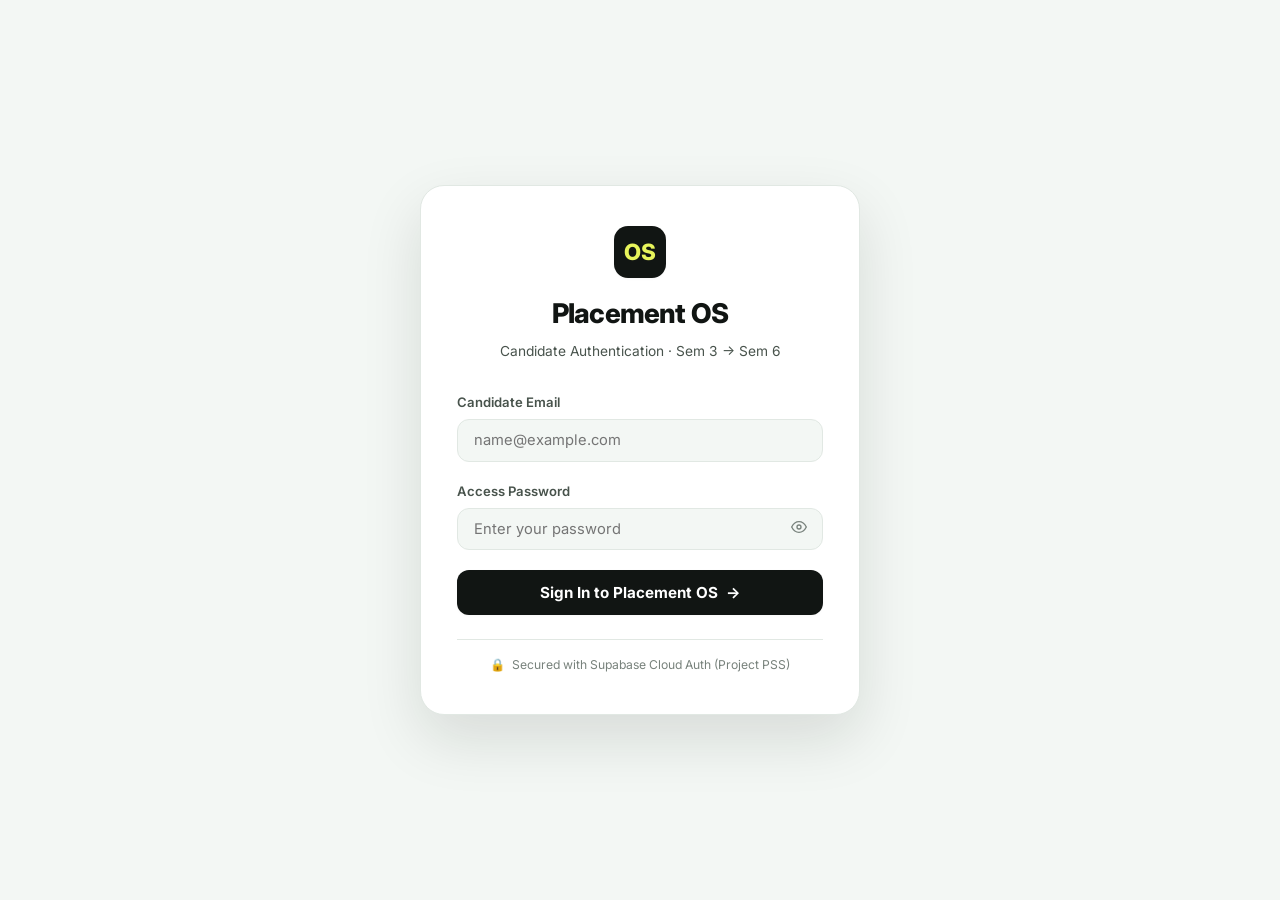
==== commit 47a3dc37: "feat: replace emojis with modern SVGs, elevate dark theme, and add Candidate Profile page" ====
--- a/index.html
+++ b/index.html
@@ -56,7 +56,9 @@
       <!-- Center: Raycast / Linear Command Palette Trigger -->
       <div class="topbar-center">
         <button class="command-trigger" id="openCommandPaletteBtn" title="Quick jump or command (⌘K / Ctrl+K)">
-          <span class="cmd-icon">⌘</span>
+          <span class="cmd-icon">
+            <svg width="14" height="14" viewBox="0 0 24 24" fill="none" stroke="currentColor" stroke-width="2" stroke-linecap="round" stroke-linejoin="round"><circle cx="11" cy="11" r="8"/><line x1="21" y1="21" x2="16.65" y2="16.65"/></svg>
+          </span>
           <span class="cmd-text">Quick jump to view or action...</span>
           <kbd class="cmd-badge">⌘K</kbd>
         </button>
@@ -65,12 +67,16 @@
       <!-- Right: Action Buttons + Theme Toggle + User Menu -->
       <div class="topbar-right">
         <button class="btn-primary-slim" id="openAddTaskBtn" title="Add a custom placement goal">
-          <span class="plus-icon">＋</span>
+          <span class="plus-icon">
+            <svg width="13" height="13" viewBox="0 0 24 24" fill="none" stroke="currentColor" stroke-width="2.5" stroke-linecap="round" stroke-linejoin="round"><line x1="12" y1="5" x2="12" y2="19"/><line x1="5" y1="12" x2="19" y2="12"/></svg>
+          </span>
           <span>Goal</span>
         </button>
 
         <button class="icon-btn-minimal" id="themeToggleBtn" aria-label="Toggle dark/light theme" title="Toggle theme">
-          <span id="themeToggleIcon">🌙</span>
+          <span id="themeToggleIcon" class="theme-icon-wrap">
+            <svg width="16" height="16" viewBox="0 0 24 24" fill="none" stroke="currentColor" stroke-width="2" stroke-linecap="round" stroke-linejoin="round"><path d="M21 12.79A9 9 0 1 1 11.21 3 7 7 0 0 0 21 12.79z"/></svg>
+          </span>
         </button>
 
         <!-- User Profile Dropdown Pill -->
@@ -78,30 +84,51 @@
           <button class="user-chip" id="userMenuToggleBtn" aria-expanded="false" title="Candidate profile & options">
             <div class="user-avatar-dot">SR</div>
             <span class="user-name" id="userProfileName">Samar</span>
-            <span class="user-caret">▾</span>
+            <span class="user-caret">
+              <svg width="10" height="10" viewBox="0 0 24 24" fill="none" stroke="currentColor" stroke-width="2.5" stroke-linecap="round" stroke-linejoin="round"><polyline points="6 9 12 15 18 9"/></svg>
+            </span>
           </button>
 
           <div class="user-dropdown-popover" id="userDropdownMenu">
-            <div class="popover-profile">
-              <div class="popover-name">Samar Raj</div>
-              <div class="popover-role">BCA · Data Science / AI-ML</div>
+            <div class="popover-profile" id="popoverHeaderProfile" role="button" tabindex="0" title="Click to view candidate profile">
+              <div class="popover-profile-header">
+                <div class="user-avatar-dot">SR</div>
+                <div>
+                  <div class="popover-name" id="popoverUserName">Samar Raj</div>
+                  <div class="popover-role" id="popoverUserRole">BCA · Data Science / AI-ML</div>
+                </div>
+              </div>
             </div>
             <div class="popover-divider"></div>
+            <button class="popover-item" data-nav-view="profile">
+              <span class="item-icon">
+                <svg width="15" height="15" viewBox="0 0 24 24" fill="none" stroke="currentColor" stroke-width="2" stroke-linecap="round" stroke-linejoin="round"><path d="M20 21v-2a4 4 0 0 0-4-4H8a4 4 0 0 0-4 4v2"/><circle cx="12" cy="7" r="4"/></svg>
+              </span>
+              <span>Candidate Profile</span>
+            </button>
             <button class="popover-item" data-nav-view="targets">
-              <span class="item-icon">🎯</span>
+              <span class="item-icon">
+                <svg width="15" height="15" viewBox="0 0 24 24" fill="none" stroke="currentColor" stroke-width="2" stroke-linecap="round" stroke-linejoin="round"><circle cx="12" cy="12" r="10"/><circle cx="12" cy="12" r="6"/><circle cx="12" cy="12" r="2"/></svg>
+              </span>
               <span>Placement Targets</span>
             </button>
             <button class="popover-item" data-nav-view="analytics">
-              <span class="item-icon">📈</span>
+              <span class="item-icon">
+                <svg width="15" height="15" viewBox="0 0 24 24" fill="none" stroke="currentColor" stroke-width="2" stroke-linecap="round" stroke-linejoin="round"><line x1="18" y1="20" x2="18" y2="10"/><line x1="12" y1="20" x2="12" y2="4"/><line x1="6" y1="20" x2="6" y2="14"/></svg>
+              </span>
               <span>Learning Velocity</span>
             </button>
             <button class="popover-item" data-nav-view="export">
-              <span class="item-icon">📥</span>
+              <span class="item-icon">
+                <svg width="15" height="15" viewBox="0 0 24 24" fill="none" stroke="currentColor" stroke-width="2" stroke-linecap="round" stroke-linejoin="round"><path d="M21 15v4a2 2 0 0 1-2 2H5a2 2 0 0 1-2-2v-4"/><polyline points="7 10 12 15 17 10"/><line x1="12" y1="15" x2="12" y2="3"/></svg>
+              </span>
               <span>Export & Backup</span>
             </button>
             <div class="popover-divider"></div>
             <button class="popover-item danger" id="signOutBtn">
-              <span class="item-icon">🚪</span>
+              <span class="item-icon">
+                <svg width="15" height="15" viewBox="0 0 24 24" fill="none" stroke="currentColor" stroke-width="2" stroke-linecap="round" stroke-linejoin="round"><path d="M9 21H5a2 2 0 0 1-2-2V5a2 2 0 0 1 2-2h4"/><polyline points="16 17 21 12 16 7"/><line x1="21" y1="12" x2="9" y2="12"/></svg>
+              </span>
               <span>Sign Out</span>
             </button>
           </div>
@@ -115,27 +142,39 @@
       <aside class="app-sidebar floating-rail">
         <div class="rail-nav-group">
           <button class="rail-btn active" data-nav-view="dashboard" title="Dashboard">
-            <span class="rail-icon">📊</span>
+            <span class="rail-icon">
+              <svg width="18" height="18" viewBox="0 0 24 24" fill="none" stroke="currentColor" stroke-width="1.8" stroke-linecap="round" stroke-linejoin="round"><path d="M3 9l9-7 9 7v11a2 2 0 0 1-2 2H5a2 2 0 0 1-2-2z"/><polyline points="9 22 9 12 15 12 15 22"/></svg>
+            </span>
             <span class="rail-label">Home</span>
           </button>
           <button class="rail-btn" data-nav-view="roadmap" title="Curriculum Roadmap">
-            <span class="rail-icon">🗺️</span>
+            <span class="rail-icon">
+              <svg width="18" height="18" viewBox="0 0 24 24" fill="none" stroke="currentColor" stroke-width="1.8" stroke-linecap="round" stroke-linejoin="round"><circle cx="12" cy="12" r="10"/><polygon points="16.24 7.76 14.12 14.12 7.76 16.24 9.88 9.88 16.24 7.76"/></svg>
+            </span>
             <span class="rail-label">Roadmap</span>
           </button>
           <button class="rail-btn" data-nav-view="skills" title="Skills Matrix">
-            <span class="rail-icon">⚡</span>
+            <span class="rail-icon">
+              <svg width="18" height="18" viewBox="0 0 24 24" fill="none" stroke="currentColor" stroke-width="1.8" stroke-linecap="round" stroke-linejoin="round"><polygon points="13 2 3 14 12 14 11 22 21 10 12 10 13 2"/></svg>
+            </span>
             <span class="rail-label">Skills</span>
           </button>
           <button class="rail-btn" data-nav-view="projects" title="Portfolio Projects">
-            <span class="rail-icon">🚀</span>
+            <span class="rail-icon">
+              <svg width="18" height="18" viewBox="0 0 24 24" fill="none" stroke="currentColor" stroke-width="1.8" stroke-linecap="round" stroke-linejoin="round"><polygon points="12 2 2 7 12 12 22 7 12 2"/><polyline points="2 17 12 22 22 17"/><polyline points="2 12 12 17 22 12"/></svg>
+            </span>
             <span class="rail-label">Projects</span>
           </button>
           <button class="rail-btn" data-nav-view="practice" title="DSA & SQL Practice">
-            <span class="rail-icon">💻</span>
+            <span class="rail-icon">
+              <svg width="18" height="18" viewBox="0 0 24 24" fill="none" stroke="currentColor" stroke-width="1.8" stroke-linecap="round" stroke-linejoin="round"><polyline points="16 18 22 12 16 6"/><polyline points="8 6 2 12 8 18"/></svg>
+            </span>
             <span class="rail-label">Practice</span>
           </button>
           <button class="rail-btn" data-nav-view="career" title="Career Applications CRM">
-            <span class="rail-icon">💼</span>
+            <span class="rail-icon">
+              <svg width="18" height="18" viewBox="0 0 24 24" fill="none" stroke="currentColor" stroke-width="1.8" stroke-linecap="round" stroke-linejoin="round"><rect x="2" y="7" width="20" height="14" rx="2" ry="2"/><path d="M16 21V5a2 2 0 0 0-2-2h-4a2 2 0 0 0-2 2v16"/></svg>
+            </span>
             <span class="rail-label">Career</span>
           </button>
         </div>
@@ -144,20 +183,34 @@
 
         <div class="rail-nav-group">
           <button class="rail-btn" data-nav-view="analytics" title="Learning Analytics">
-            <span class="rail-icon">📈</span>
+            <span class="rail-icon">
+              <svg width="18" height="18" viewBox="0 0 24 24" fill="none" stroke="currentColor" stroke-width="1.8" stroke-linecap="round" stroke-linejoin="round"><line x1="18" y1="20" x2="18" y2="10"/><line x1="12" y1="20" x2="12" y2="4"/><line x1="6" y1="20" x2="6" y2="14"/></svg>
+            </span>
             <span class="rail-label">Analytics</span>
           </button>
           <button class="rail-btn" data-nav-view="rhythm" title="Weekly Rhythm">
-            <span class="rail-icon">📅</span>
+            <span class="rail-icon">
+              <svg width="18" height="18" viewBox="0 0 24 24" fill="none" stroke="currentColor" stroke-width="1.8" stroke-linecap="round" stroke-linejoin="round"><rect x="3" y="4" width="18" height="18" rx="2" ry="2"/><line x1="16" y1="2" x2="16" y2="6"/><line x1="8" y1="2" x2="8" y2="6"/><line x1="3" y1="10" x2="21" y2="10"/></svg>
+            </span>
             <span class="rail-label">Rhythm</span>
           </button>
           <button class="rail-btn" data-nav-view="targets" title="Placement Targets">
-            <span class="rail-icon">🎯</span>
+            <span class="rail-icon">
+              <svg width="18" height="18" viewBox="0 0 24 24" fill="none" stroke="currentColor" stroke-width="1.8" stroke-linecap="round" stroke-linejoin="round"><circle cx="12" cy="12" r="10"/><circle cx="12" cy="12" r="6"/><circle cx="12" cy="12" r="2"/></svg>
+            </span>
             <span class="rail-label">Targets</span>
           </button>
           <button class="rail-btn" data-nav-view="export" title="Backup & Export">
-            <span class="rail-icon">📥</span>
+            <span class="rail-icon">
+              <svg width="18" height="18" viewBox="0 0 24 24" fill="none" stroke="currentColor" stroke-width="1.8" stroke-linecap="round" stroke-linejoin="round"><path d="M21 15v4a2 2 0 0 1-2 2H5a2 2 0 0 1-2-2v-4"/><polyline points="7 10 12 15 17 10"/><line x1="12" y1="15" x2="12" y2="3"/></svg>
+            </span>
             <span class="rail-label">Export</span>
+          </button>
+          <button class="rail-btn" data-nav-view="profile" title="Candidate Profile">
+            <span class="rail-icon">
+              <svg width="18" height="18" viewBox="0 0 24 24" fill="none" stroke="currentColor" stroke-width="1.8" stroke-linecap="round" stroke-linejoin="round"><path d="M20 21v-2a4 4 0 0 0-4-4H8a4 4 0 0 0-4 4v2"/><circle cx="12" cy="7" r="4"/></svg>
+            </span>
+            <span class="rail-label">Profile</span>
           </button>
         </div>
 
@@ -179,24 +232,34 @@
     <!-- Mobile Sticky Bottom Navigation -->
     <nav class="mobile-bottom-bar" aria-label="Mobile Navigation">
       <button class="mobile-nav-item active" data-nav-view="dashboard">
-        <span class="icon">📊</span>
+        <span class="icon">
+          <svg width="18" height="18" viewBox="0 0 24 24" fill="none" stroke="currentColor" stroke-width="1.8" stroke-linecap="round" stroke-linejoin="round"><path d="M3 9l9-7 9 7v11a2 2 0 0 1-2 2H5a2 2 0 0 1-2-2z"/><polyline points="9 22 9 12 15 12 15 22"/></svg>
+        </span>
         <span>Home</span>
       </button>
       <button class="mobile-nav-item" data-nav-view="roadmap">
-        <span class="icon">🗺️</span>
+        <span class="icon">
+          <svg width="18" height="18" viewBox="0 0 24 24" fill="none" stroke="currentColor" stroke-width="1.8" stroke-linecap="round" stroke-linejoin="round"><circle cx="12" cy="12" r="10"/><polygon points="16.24 7.76 14.12 14.12 7.76 16.24 9.88 9.88 16.24 7.76"/></svg>
+        </span>
         <span>Roadmap</span>
       </button>
       <button class="mobile-nav-item" data-nav-view="skills">
-        <span class="icon">⚡</span>
+        <span class="icon">
+          <svg width="18" height="18" viewBox="0 0 24 24" fill="none" stroke="currentColor" stroke-width="1.8" stroke-linecap="round" stroke-linejoin="round"><polygon points="13 2 3 14 12 14 11 22 21 10 12 10 13 2"/></svg>
+        </span>
         <span>Skills</span>
       </button>
-      <button class="mobile-nav-item" data-nav-view="projects">
-        <span class="icon">🚀</span>
-        <span>Projects</span>
+      <button class="mobile-nav-item" data-nav-view="career">
+        <span class="icon">
+          <svg width="18" height="18" viewBox="0 0 24 24" fill="none" stroke="currentColor" stroke-width="1.8" stroke-linecap="round" stroke-linejoin="round"><rect x="2" y="7" width="20" height="14" rx="2" ry="2"/><path d="M16 21V5a2 2 0 0 0-2-2h-4a2 2 0 0 0-2 2v16"/></svg>
+        </span>
+        <span>Career</span>
       </button>
-      <button class="mobile-nav-item" data-nav-view="career">
-        <span class="icon">💼</span>
-        <span>Career</span>
+      <button class="mobile-nav-item" data-nav-view="profile">
+        <span class="icon">
+          <svg width="18" height="18" viewBox="0 0 24 24" fill="none" stroke="currentColor" stroke-width="1.8" stroke-linecap="round" stroke-linejoin="round"><path d="M20 21v-2a4 4 0 0 0-4-4H8a4 4 0 0 0-4 4v2"/><circle cx="12" cy="7" r="4"/></svg>
+        </span>
+        <span>Profile</span>
       </button>
     </nav>
 
@@ -285,6 +348,61 @@
     </div>
   </div>
 
+  <!-- Modal: Edit Profile -->
+  <div class="modal-backdrop" id="editProfileModal">
+    <div class="modal-card">
+      <div class="modal-header">
+        <h3>Edit Candidate Profile</h3>
+        <button class="icon-btn" id="closeProfileModalBtn" style="border:none; width:30px; height:30px;">✕</button>
+      </div>
+      <form id="editProfileForm">
+        <div class="modal-body">
+          <div class="form-group">
+            <label for="profileCandidateName">Candidate Full Name</label>
+            <input type="text" class="form-input" id="profileCandidateName" required>
+          </div>
+          <div class="form-group">
+            <label for="profileDegree">Degree & Specialization</label>
+            <input type="text" class="form-input" id="profileDegree" required>
+          </div>
+          <div style="display:grid; grid-template-columns: 1fr 1fr; gap:0.75rem;">
+            <div class="form-group">
+              <label for="profileCurrentSem">Current Semester</label>
+              <select class="form-select" id="profileCurrentSem">
+                <option value="3">Semester 3</option>
+                <option value="4">Semester 4</option>
+                <option value="5">Semester 5</option>
+                <option value="6">Semester 6</option>
+              </select>
+            </div>
+            <div class="form-group">
+              <label for="profileTargetDsa">Target DSA Solved</label>
+              <input type="number" class="form-input" id="profileTargetDsa" min="1" max="1000">
+            </div>
+          </div>
+          <div style="display:grid; grid-template-columns: 1fr 1fr; gap:0.75rem;">
+            <div class="form-group">
+              <label for="profileTargetSql">Target SQL Solved</label>
+              <input type="number" class="form-input" id="profileTargetSql" min="1" max="500">
+            </div>
+            <div class="form-group">
+              <label for="profileTargetInternships">Target Internships</label>
+              <input type="number" class="form-input" id="profileTargetInternships" min="0" max="10">
+            </div>
+          </div>
+          <div class="form-group">
+            <label for="profileTargetCerts">Target Certifications</label>
+            <input type="number" class="form-input" id="profileTargetCerts" min="0" max="10">
+          </div>
+        </div>
+        <div class="modal-footer">
+          <button type="button" class="btn-outline" id="cancelProfileModalBtn">Cancel</button>
+          <button type="submit" class="btn-primary" id="saveProfileBtn">Save Changes</button>
+        </div>
+      </form>
+    </div>
+  </div>
+
   <!-- Authentication / Login Screen Gate -->
   <div class="auth-wrapper" id="authWrapper" style="display: none;">
     <div class="auth-card">
@@ -295,7 +413,8 @@
       </div>
 
       <div class="auth-error-banner" id="authErrorBanner">
-        <span>⚠️</span> <span id="authErrorMsg">Invalid email or password</span>
+        <svg width="16" height="16" viewBox="0 0 24 24" fill="none" stroke="currentColor" stroke-width="2" stroke-linecap="round" stroke-linejoin="round"><circle cx="12" cy="12" r="10"/><line x1="12" y1="8" x2="12" y2="12"/><line x1="12" y1="16" x2="12.01" y2="16"/></svg>
+        <span id="authErrorMsg">Invalid email or password</span>
       </div>
 
       <form class="auth-form" id="loginForm">
@@ -310,7 +429,9 @@
           <label for="loginPassword">Access Password</label>
           <div class="auth-input-wrapper">
             <input type="password" id="loginPassword" class="auth-input" placeholder="Enter your password" required autocomplete="current-password">
-            <button type="button" class="auth-pwd-toggle" id="togglePwdBtn" title="Show/Hide password">👁️</button>
+            <button type="button" class="auth-pwd-toggle" id="togglePwdBtn" title="Show/Hide password">
+              <svg width="16" height="16" viewBox="0 0 24 24" fill="none" stroke="currentColor" stroke-width="2" stroke-linecap="round" stroke-linejoin="round"><path d="M1 12s4-8 11-8 11 8 11 8-4 8-11 8-11-8-11-8z"/><circle cx="12" cy="12" r="3"/></svg>
+            </button>
           </div>
         </div>
 
--- a/css/styles.css
+++ b/css/styles.css
@@ -22,7 +22,7 @@
   /* Theme Tokens - Light (70% off-white, 15% white cards, 10% dark, 5% lime/mint) */
   --bg-page: var(--bg);
   --bg-surface: var(--card);
-  --bg-surface-alt: #FAFCFA;
+  --bg-surface-alt: #FFFFFF;
   --bg-subtle: #EBF1ED;
   --bg-hover: var(--mint);
   
@@ -34,15 +34,15 @@
   --line: #E1E8E3;
   --line-strong: #CDD6D0;
 
-  --accent-blue: #324D66;
-  --accent-blue-soft: #EDF3F7;
-  --accent-blue-strong: #23394D;
-
-  --accent-green: #234E3B;
+  --accent-blue: var(--dark);
+  --accent-blue-soft: var(--mint);
+  --accent-blue-strong: #000000;
+
+  --accent-green: var(--dark);
   --accent-green-soft: var(--mint);
-  --accent-green-strong: #173829;
-
-  --done: #234E3B;
+  --accent-green-strong: #000000;
+
+  --done: var(--dark);
   --done-bg: var(--mint);
   --done-line: var(--primary-green);
 
@@ -67,73 +67,49 @@
 }
 
 [data-theme="dark"] {
-  --bg-page: #111714;
-  --bg-surface: #19231D;
-  --bg-surface-alt: #16201A;
-  --bg-subtle: #202D26;
-  --bg-hover: #293B32;
+  --bg: #0C0E0D;
+  --card: #141715;
+  --primary-green: #BFD9A8;
+  --mint: rgba(220, 238, 229, 0.08);
+  --dark: #FFFFFF;
+  --text: #F0F4F1;
+  --text-muted: #88978E;
+  --accent-lime: #E7F45B;
+
+  --bg-page: #0C0E0D;
+  --bg-surface: #141715;
+  --bg-surface-alt: #1A1E1B;
+  --bg-subtle: #1C221E;
+  --bg-hover: rgba(220, 238, 229, 0.07);
   
-  --ink-primary: #E8EFEA;
-  --ink-secondary: #9EB2A7;
-  --ink-muted: #6B8276;
-  --ink-inverted: #111714;
-
-  --line: #27372E;
-  --line-strong: #354B3E;
-
-  --accent-blue: #7CA1BF;
-  --accent-blue-soft: #1E2D38;
-  --accent-blue-strong: #96BBD9;
-
-  --accent-green: #56B388;
-  --accent-green-soft: #183325;
-  --accent-green-strong: #72CEA2;
-
-  --done: #56B388;
-  --done-bg: #183325;
-  --done-line: #2D6549;
-
-  --warn-bg: #332B14;
+  --ink-primary: #F0F4F1;
+  --ink-secondary: #A0B2A7;
+  --ink-muted: #78877E;
+  --ink-inverted: #0C0E0D;
+
+  --line: rgba(255, 255, 255, 0.08);
+  --line-strong: rgba(255, 255, 255, 0.14);
+
+  --accent-blue: #F0F4F1;
+  --accent-blue-soft: rgba(220, 238, 229, 0.09);
+  --accent-blue-strong: #FFFFFF;
+
+  --accent-green: #BFD9A8;
+  --accent-green-soft: rgba(191, 217, 168, 0.12);
+  --accent-green-strong: #FFFFFF;
+
+  --done: #BFD9A8;
+  --done-bg: rgba(191, 217, 168, 0.1);
+  --done-line: rgba(191, 217, 168, 0.22);
+
+  --warn-bg: #2B2310;
   --warn-ink: #F7D154;
-  --warn-line: #52441A;
-
-  --shadow-sm: 0 1px 3px rgba(0, 0, 0, 0.25);
-  --shadow-md: 0 4px 14px rgba(0, 0, 0, 0.35);
-  --shadow-lg: 0 12px 28px rgba(0, 0, 0, 0.45);
-}
-
-@media (prefers-color-scheme: dark) {
-  :root:not([data-theme="light"]) {
-    --bg-page: #111714;
-    --bg-surface: #19231D;
-    --bg-surface-alt: #16201A;
-    --bg-subtle: #202D26;
-    --bg-hover: #293B32;
-    
-    --ink-primary: #E8EFEA;
-    --ink-secondary: #9EB2A7;
-    --ink-muted: #6B8276;
-    --ink-inverted: #111714;
-
-    --line: #27372E;
-    --line-strong: #354B3E;
-
-    --accent-blue: #7CA1BF;
-    --accent-blue-soft: #1E2D38;
-    --accent-blue-strong: #96BBD9;
-
-    --accent-green: #56B388;
-    --accent-green-soft: #183325;
-    --accent-green-strong: #72CEA2;
-
-    --done: #56B388;
-    --done-bg: #183325;
-    --done-line: #2D6549;
-
-    --warn-bg: #332B14;
-    --warn-ink: #F7D154;
-    --warn-line: #52441A;
-  }
+  --warn-line: #473B1A;
+
+  --shadow-sm: 0 1px 3px rgba(0, 0, 0, 0.4);
+  --shadow-md: 0 4px 14px rgba(0, 0, 0, 0.5);
+  --shadow-lg: 0 16px 36px rgba(0, 0, 0, 0.65);
+  --shadow-float: 0 14px 34px -6px rgba(0, 0, 0, 0.7), 0 0 0 1px rgba(255, 255, 255, 0.08);
 }
 
 /* ==========================================================================
@@ -233,8 +209,8 @@
   position: relative;
   width: 32px;
   height: 32px;
-  background: linear-gradient(135deg, #10B981, #059669);
-  color: white;
+  background: var(--dark);
+  color: var(--accent-lime);
   border-radius: 9px;
   display: flex;
   align-items: center;
@@ -242,7 +218,7 @@
   font-weight: 800;
   font-size: 0.8rem;
   letter-spacing: -0.02em;
-  box-shadow: 0 2px 8px rgba(16, 185, 129, 0.28);
+  box-shadow: 0 2px 8px rgba(17, 21, 19, 0.12);
   transition: transform var(--transition-fast);
 }
 
@@ -251,11 +227,7 @@
 }
 
 .brand-glow {
-  position: absolute;
-  inset: -1px;
-  border-radius: 10px;
-  background: linear-gradient(135deg, rgba(255, 255, 255, 0.4), transparent);
-  pointer-events: none;
+  display: none;
 }
 
 .topbar-breadcrumb {
@@ -283,11 +255,11 @@
 
 .breadcrumb-pill {
   font-size: 0.68rem;
-  font-weight: 600;
-  background: var(--accent-green-soft);
-  color: var(--accent-green);
-  border: 1px solid var(--done-line);
-  padding: 0.1rem 0.45rem;
+  font-weight: 700;
+  background: var(--mint);
+  color: var(--dark);
+  border: 1px solid rgba(17, 21, 19, 0.08);
+  padding: 0.12rem 0.5rem;
   border-radius: var(--radius-full);
   letter-spacing: 0.02em;
 }
@@ -297,13 +269,13 @@
   display: flex;
   align-items: center;
   gap: 0.45rem;
-  padding: 0.22rem 0.55rem;
-  background: var(--bg-subtle);
+  padding: 0.22rem 0.6rem;
+  background: var(--bg);
   border: 1px solid var(--line);
   border-radius: var(--radius-full);
   font-size: 0.72rem;
-  font-weight: 500;
-  color: var(--ink-secondary);
+  font-weight: 600;
+  color: var(--dark);
 }
 
 .sync-dot {
@@ -332,14 +304,14 @@
 .command-trigger {
   width: 100%;
   height: 32px;
-  background: var(--bg-subtle);
-  border: 1px solid var(--line);
-  border-radius: var(--radius-sm);
+  background: var(--bg);
+  border: 1px solid var(--line);
+  border-radius: 10px;
   display: flex;
   align-items: center;
   justify-content: space-between;
-  padding: 0 0.65rem;
-  color: var(--ink-muted);
+  padding: 0 0.75rem;
+  color: var(--text-muted);
   font-family: inherit;
   font-size: 0.78rem;
   cursor: pointer;
@@ -347,16 +319,16 @@
 }
 
 .command-trigger:hover {
-  background: var(--bg-hover);
-  border-color: var(--line-strong);
-  color: var(--ink-primary);
-  box-shadow: 0 0 12px rgba(16, 185, 129, 0.08);
+  background: var(--mint);
+  border-color: var(--dark);
+  color: var(--dark);
+  box-shadow: 0 2px 10px rgba(17, 21, 19, 0.05);
 }
 
 .cmd-icon {
   font-size: 0.85rem;
   margin-right: 0.45rem;
-  color: var(--accent-green);
+  color: var(--dark);
 }
 
 .cmd-text {
@@ -368,13 +340,14 @@
 }
 
 .cmd-badge {
-  background: var(--bg-surface);
+  background: var(--card);
   border: 1px solid var(--line);
   border-radius: 4px;
   padding: 0.1rem 0.35rem;
   font-size: 0.68rem;
   font-family: var(--font-mono);
-  color: var(--ink-secondary);
+  color: var(--dark);
+  font-weight: 600;
 }
 
 /* Right: Actions, Theme, User */
@@ -387,34 +360,35 @@
 
 .btn-primary-slim {
   height: 32px;
-  background: linear-gradient(135deg, var(--accent-green), #059669);
-  color: white;
+  background-color: var(--dark);
+  color: #FFFFFF;
   border: none;
   font-family: inherit;
   font-size: 0.78rem;
   font-weight: 600;
-  padding: 0 0.75rem;
-  border-radius: var(--radius-sm);
+  padding: 0 0.85rem;
+  border-radius: 10px;
   cursor: pointer;
   display: inline-flex;
   align-items: center;
-  gap: 0.3rem;
-  box-shadow: 0 1px 3px rgba(16, 185, 129, 0.25);
+  gap: 0.35rem;
+  box-shadow: 0 2px 6px rgba(17, 21, 19, 0.1);
   transition: all var(--transition-fast);
 }
 
 .btn-primary-slim:hover {
+  background-color: #000000;
   transform: translateY(-1px);
-  box-shadow: 0 3px 10px rgba(16, 185, 129, 0.35);
+  box-shadow: 0 4px 12px rgba(17, 21, 19, 0.18);
 }
 
 .icon-btn-minimal {
   width: 32px;
   height: 32px;
-  border-radius: var(--radius-sm);
-  background: var(--bg-subtle);
-  border: 1px solid var(--line);
-  color: var(--ink-secondary);
+  border-radius: 10px;
+  background: var(--bg);
+  border: 1px solid var(--line);
+  color: var(--dark);
   display: flex;
   align-items: center;
   justify-content: center;
@@ -424,9 +398,8 @@
 }
 
 .icon-btn-minimal:hover {
-  background: var(--bg-hover);
-  color: var(--ink-primary);
-  border-color: var(--line-strong);
+  background: var(--mint);
+  border-color: var(--dark);
 }
 
 /* User Profile Chip & Dropdown Popover */
@@ -439,61 +412,71 @@
   display: flex;
   align-items: center;
   gap: 0.5rem;
-  padding: 0 0.6rem 0 0.35rem;
-  background: var(--bg-subtle);
+  padding: 0 0.65rem 0 0.35rem;
+  background: var(--bg);
   border: 1px solid var(--line);
   border-radius: var(--radius-full);
   cursor: pointer;
   font-family: inherit;
   font-size: 0.8rem;
-  font-weight: 500;
-  color: var(--ink-primary);
+  font-weight: 600;
+  color: var(--dark);
   transition: all var(--transition-fast);
 }
 
 .user-chip:hover {
-  background: var(--bg-hover);
-  border-color: var(--line-strong);
+  background: var(--mint);
+  border-color: var(--dark);
 }
 
 .user-avatar-dot {
   width: 24px;
   height: 24px;
   border-radius: 50%;
-  background: linear-gradient(135deg, #3B82F6, #1D4ED8);
-  color: white;
+  background: var(--dark);
+  color: var(--accent-lime);
   display: flex;
   align-items: center;
   justify-content: center;
   font-size: 0.68rem;
-  font-weight: 700;
+  font-weight: 800;
+}
+
+.theme-icon-wrap {
+  display: flex;
+  align-items: center;
+  justify-content: center;
+  width: 16px;
+  height: 16px;
 }
 
 .user-caret {
-  font-size: 0.65rem;
+  display: flex;
+  align-items: center;
+  justify-content: center;
   color: var(--ink-muted);
 }
 
 .user-dropdown-popover {
   position: absolute;
-  top: calc(100% + 8px);
+  top: calc(100% + 10px);
   right: 0;
-  width: 230px;
-  background: var(--bg-surface);
+  width: 250px;
+  background: var(--card);
   border: 1px solid var(--line-strong);
-  border-radius: var(--radius-md);
-  box-shadow: var(--shadow-lg);
-  padding: 0.45rem;
+  border-radius: 16px;
+  box-shadow: 0 16px 36px rgba(17, 21, 19, 0.12), 0 0 0 1px rgba(17, 21, 19, 0.04);
+  padding: 0.55rem;
   display: none;
   flex-direction: column;
   z-index: 200;
-  animation: popoverFadeIn 0.15s ease-out;
+  animation: popoverFadeIn 0.18s cubic-bezier(0.16, 1, 0.3, 1);
 }
 
 [data-theme="dark"] .user-dropdown-popover {
-  background: #16201B;
-  border: 1px solid rgba(255, 255, 255, 0.1);
-  box-shadow: 0 10px 30px rgba(0, 0, 0, 0.5);
+  background: #141715;
+  border: 1px solid rgba(255, 255, 255, 0.12);
+  box-shadow: 0 20px 48px rgba(0, 0, 0, 0.7), 0 0 0 1px rgba(255, 255, 255, 0.06);
 }
 
 .user-dropdown-popover.show {
@@ -501,30 +484,49 @@
 }
 
 @keyframes popoverFadeIn {
-  from { opacity: 0; transform: translateY(-4px); }
+  from { opacity: 0; transform: translateY(-6px); }
   to { opacity: 1; transform: translateY(0); }
 }
 
 .popover-profile {
-  padding: 0.5rem 0.65rem 0.4rem;
+  padding: 0.65rem 0.75rem 0.6rem;
+  border-radius: 10px;
+  cursor: pointer;
+  transition: background-color var(--transition-fast);
+}
+
+.popover-profile:hover {
+  background-color: var(--mint);
+}
+
+[data-theme="dark"] .popover-profile:hover {
+  background-color: rgba(220, 238, 229, 0.08);
+}
+
+.popover-profile-header {
+  display: flex;
+  align-items: center;
+  gap: 0.65rem;
 }
 
 .popover-name {
-  font-weight: 600;
-  font-size: 0.85rem;
+  font-weight: 700;
+  font-size: 0.92rem;
   color: var(--ink-primary);
+  line-height: 1.2;
 }
 
 .popover-role {
-  font-size: 0.72rem;
+  font-size: 0.74rem;
   color: var(--ink-muted);
-  margin-top: 0.1rem;
+  margin-top: 0.2rem;
+  line-height: 1.3;
 }
 
 .popover-divider {
   height: 1px;
   background-color: var(--line);
-  margin: 0.35rem 0;
+  margin: 0.4rem 0;
 }
 
 .popover-item {
@@ -533,11 +535,12 @@
   border: none;
   display: flex;
   align-items: center;
-  gap: 0.6rem;
-  padding: 0.45rem 0.65rem;
-  border-radius: var(--radius-xs);
+  gap: 0.7rem;
+  padding: 0.6rem 0.75rem;
+  border-radius: 10px;
   font-family: inherit;
-  font-size: 0.8rem;
+  font-size: 0.85rem;
+  font-weight: 500;
   color: var(--ink-secondary);
   cursor: pointer;
   text-align: left;
@@ -545,8 +548,13 @@
 }
 
 .popover-item:hover {
-  background: var(--bg-hover);
-  color: var(--ink-primary);
+  background: var(--mint);
+  color: var(--dark);
+}
+
+[data-theme="dark"] .popover-item:hover {
+  background: rgba(220, 238, 229, 0.1);
+  color: #FFFFFF;
 }
 
 .popover-item.danger {
@@ -554,12 +562,18 @@
 }
 
 .popover-item.danger:hover {
-  background: rgba(239, 68, 68, 0.1);
-  color: #DC2626;
+  background: rgba(239, 68, 68, 0.12);
+  color: #F87171;
 }
 
 .item-icon {
-  font-size: 0.9rem;
+  display: flex;
+  align-items: center;
+  justify-content: center;
+  width: 20px;
+  height: 20px;
+  color: inherit;
+  flex-shrink: 0;
 }
 
 /* ==========================================================================
@@ -584,8 +598,8 @@
   max-width: 580px;
   background-color: var(--bg-surface);
   border: 1px solid var(--line-strong);
-  border-radius: var(--radius-lg);
-  box-shadow: 0 24px 48px rgba(0, 0, 0, 0.4), 0 0 0 1px rgba(255, 255, 255, 0.08);
+  border-radius: 20px;
+  box-shadow: 0 24px 60px rgba(17, 21, 19, 0.25);
   overflow: hidden;
   display: flex;
   flex-direction: column;
@@ -601,13 +615,13 @@
   display: flex;
   align-items: center;
   gap: 0.75rem;
-  padding: 0.9rem 1.1rem;
+  padding: 0.95rem 1.25rem;
   border-bottom: 1px solid var(--line);
 }
 
 .cmd-search-icon {
   font-size: 1.1rem;
-  color: var(--accent-green);
+  color: var(--dark);
 }
 
 .command-input {
@@ -631,7 +645,7 @@
   font-size: 0.7rem;
   font-family: var(--font-mono);
   padding: 0.15rem 0.45rem;
-  border-radius: 4px;
+  border-radius: 6px;
   cursor: pointer;
 }
 
@@ -660,8 +674,8 @@
   display: flex;
   align-items: center;
   justify-content: space-between;
-  padding: 0.6rem 0.75rem;
-  border-radius: var(--radius-sm);
+  padding: 0.65rem 0.85rem;
+  border-radius: 10px;
   background: none;
   border: none;
   cursor: pointer;
@@ -673,14 +687,15 @@
 }
 
 .cmd-item:hover, .cmd-item.selected {
-  background-color: var(--bg-hover);
-  color: var(--ink-primary);
+  background-color: var(--mint);
+  color: var(--dark);
+  font-weight: 600;
 }
 
 [data-theme="dark"] .cmd-item.selected,
 [data-theme="dark"] .cmd-item:hover {
-  background-color: rgba(16, 185, 129, 0.14);
-  color: #34D399;
+  background-color: rgba(220, 238, 229, 0.15);
+  color: var(--accent-lime);
 }
 
 .cmd-item-left {
@@ -882,74 +897,80 @@
    SHARED UI ELEMENTS (BUTTONS, CARDS, BADGES)
    ========================================================================== */
 .btn-primary {
-  background-color: var(--accent-green);
-  color: white;
+  background-color: var(--dark);
+  color: #FFFFFF;
   border: none;
   font-family: inherit;
   font-size: 0.84rem;
   font-weight: 600;
-  padding: 0.5rem 1rem;
-  border-radius: var(--radius-sm);
+  padding: 0.55rem 1.15rem;
+  border-radius: 12px;
   cursor: pointer;
   display: inline-flex;
   align-items: center;
-  gap: 0.4rem;
+  gap: 0.45rem;
   transition: all var(--transition-fast);
-  box-shadow: var(--shadow-sm);
+  box-shadow: 0 2px 8px rgba(17, 21, 19, 0.08);
 }
 
 .btn-primary:hover {
-  background-color: var(--accent-green-strong);
+  background-color: #000000;
   transform: translateY(-1px);
+  box-shadow: 0 4px 14px rgba(17, 21, 19, 0.16);
 }
 
 .btn-outline {
   background-color: transparent;
-  color: var(--ink-secondary);
+  color: var(--dark);
   border: 1px solid var(--line);
   font-family: inherit;
   font-size: 0.84rem;
-  font-weight: 500;
-  padding: 0.5rem 1rem;
-  border-radius: var(--radius-sm);
+  font-weight: 600;
+  padding: 0.55rem 1.15rem;
+  border-radius: 12px;
   cursor: pointer;
   display: inline-flex;
   align-items: center;
-  gap: 0.4rem;
+  gap: 0.45rem;
   transition: all var(--transition-fast);
 }
 
 .btn-outline:hover {
-  border-color: var(--accent-blue);
-  color: var(--accent-blue);
-  background-color: var(--bg-surface);
+  background-color: var(--mint);
+  border-color: var(--dark);
+  color: var(--dark);
+  transform: translateY(-1px);
 }
 
 .btn-subtle {
-  background: var(--bg-subtle);
-  border: 1px solid var(--line);
-  color: var(--ink-secondary);
+  background: var(--bg);
+  border: 1px solid var(--line);
+  color: var(--dark);
   font-size: 0.78rem;
   font-weight: 600;
-  padding: 0.35rem 0.65rem;
-  border-radius: var(--radius-xs);
+  padding: 0.35rem 0.75rem;
+  border-radius: 8px;
   cursor: pointer;
   font-family: inherit;
+  display: inline-flex;
+  align-items: center;
+  gap: 0.3rem;
   transition: all var(--transition-fast);
 }
 
 .btn-subtle:hover {
-  background: var(--bg-hover);
-  color: var(--ink-primary);
+  background: var(--mint);
+  border-color: var(--dark);
+  color: var(--dark);
 }
 
 .icon-btn {
   width: 36px;
   height: 36px;
-  border-radius: var(--radius-sm);
-  background: var(--bg-surface);
-  border: 1px solid var(--line);
-  color: var(--ink-secondary);
+  border-radius: 10px;
+  background: var(--card);
+  border: 1px solid var(--line);
+  color: var(--dark);
   display: flex;
   align-items: center;
   justify-content: center;
@@ -959,16 +980,21 @@
 }
 
 .icon-btn:hover {
-  border-color: var(--ink-muted);
-  color: var(--ink-primary);
+  background-color: var(--mint);
+  border-color: var(--dark);
 }
 
 .card {
-  background-color: var(--bg-surface);
-  border: 1px solid var(--line);
-  border-radius: var(--radius-lg);
-  padding: 1.35rem 1.45rem;
+  background-color: var(--card);
+  border: 1px solid var(--line);
+  border-radius: 18px;
+  padding: 1.5rem;
   box-shadow: var(--shadow-sm);
+  transition: border-color var(--transition-fast);
+}
+
+.card:hover {
+  border-color: var(--line-strong);
 }
 
 .section-title-wrap {
@@ -979,18 +1005,69 @@
 }
 
 .section-title {
-  font-family: var(--font-serif);
-  font-size: 1.25rem;
-  font-weight: 500;
-  color: var(--ink-primary);
+  font-family: var(--font-sans);
+  font-size: 1.15rem;
+  font-weight: 700;
+  color: var(--dark);
   display: flex;
   align-items: center;
   gap: 0.5rem;
+  letter-spacing: -0.01em;
 }
 
 .section-subtitle {
-  font-size: 0.82rem;
-  color: var(--ink-muted);
+  font-size: 0.8rem;
+  color: var(--text-muted);
+}
+
+/* Custom EdTech Checkboxes */
+.check-item {
+  display: flex;
+  align-items: flex-start;
+  gap: 0.65rem;
+  padding: 0.4rem 0.5rem;
+  border-radius: 8px;
+  transition: background-color var(--transition-fast);
+}
+
+.check-item:hover {
+  background-color: var(--bg);
+}
+
+.check-item input[type="checkbox"] {
+  appearance: none;
+  -webkit-appearance: none;
+  width: 18px;
+  height: 18px;
+  border: 1.5px solid var(--line-strong);
+  border-radius: 5px;
+  background-color: var(--card);
+  cursor: pointer;
+  display: grid;
+  place-content: center;
+  margin-top: 2px;
+  flex-shrink: 0;
+  transition: all var(--transition-fast);
+}
+
+.check-item input[type="checkbox"]:checked {
+  background-color: var(--dark);
+  border-color: var(--dark);
+}
+
+.check-item input[type="checkbox"]:checked::before {
+  content: "";
+  width: 6px;
+  height: 10px;
+  border: solid var(--accent-lime);
+  border-width: 0 2px 2px 0;
+  transform: rotate(45deg);
+  margin-bottom: 2px;
+}
+
+.check-item.done label {
+  text-decoration: line-through;
+  color: var(--text-muted);
 }
 
 /* ==========================================================================
@@ -1677,21 +1754,21 @@
 .insight-explore-btn {
   background: none;
   border: none;
-  color: var(--accent-lime);
+  color: #FFFFFF;
   font-family: inherit;
   font-size: 0.88rem;
-  font-weight: 700;
+  font-weight: 600;
   cursor: pointer;
   display: inline-flex;
   align-items: center;
   gap: 0.45rem;
   padding: 0;
-  transition: gap var(--transition-fast);
+  transition: gap var(--transition-fast), color var(--transition-fast);
 }
 
 .insight-explore-btn:hover {
   gap: 0.7rem;
-  color: #FFFFFF;
+  color: var(--accent-lime);
 }
 
 /* Dot Progress Styling */
@@ -1835,15 +1912,16 @@
 }
 
 .timeline-node.active .timeline-node-pin {
-  border-color: var(--accent-blue);
-  background-color: var(--accent-blue);
+  border-color: var(--dark);
+  background-color: var(--dark);
   color: white;
 }
 
 .timeline-node.now .timeline-node-pin {
-  border-color: var(--accent-green);
-  background-color: var(--accent-green);
-  color: white;
+  border-color: var(--dark);
+  background-color: var(--accent-lime);
+  color: var(--dark);
+  font-weight: 800;
 }
 
 .timeline-node-badge {
@@ -1851,7 +1929,7 @@
   font-weight: 700;
   letter-spacing: 0.04em;
   text-transform: uppercase;
-  color: var(--accent-green);
+  color: var(--dark);
   margin-bottom: 0.15rem;
 }
 
@@ -1965,9 +2043,9 @@
   font-size: 0.68rem;
   font-weight: 700;
   text-transform: uppercase;
-  background-color: var(--accent-blue-soft);
-  color: var(--accent-blue);
-  padding: 0.1rem 0.4rem;
+  background-color: var(--mint);
+  color: var(--dark);
+  padding: 0.15rem 0.5rem;
   border-radius: var(--radius-xs);
 }
 
@@ -1997,11 +2075,12 @@
   font-size: 0.84rem;
   color: var(--ink-primary);
   font-family: inherit;
+  transition: border-color var(--transition-fast);
 }
 
 .focus-task-add input:focus {
   outline: none;
-  border-color: var(--accent-blue);
+  border-color: var(--dark);
 }
 
 /* Mini Skills Matrix Snapshot */
@@ -2039,7 +2118,7 @@
 
 .skill-snap-bar-fill {
   height: 100%;
-  background-color: var(--accent-blue);
+  background-color: var(--dark);
   border-radius: var(--radius-full);
 }
 
@@ -2069,17 +2148,18 @@
 }
 
 .featured-project-title {
-  font-family: var(--font-serif);
+  font-family: inherit;
   font-size: 1.15rem;
-  font-weight: 600;
+  font-weight: 700;
   color: var(--ink-primary);
+  letter-spacing: -0.01em;
 }
 
 .featured-project-pct {
   font-weight: 700;
   font-size: 0.88rem;
-  color: var(--accent-green);
-  background-color: var(--accent-green-soft);
+  color: var(--dark);
+  background-color: var(--mint);
   padding: 0.2rem 0.55rem;
   border-radius: var(--radius-full);
 }
@@ -2159,46 +2239,56 @@
 }
 
 .sem-select-tab:hover {
-  border-color: var(--accent-blue);
+  border-color: var(--dark);
 }
 
 .sem-select-tab.active {
-  border-color: var(--accent-blue);
-  background-color: var(--accent-blue-soft);
+  border-color: var(--dark);
+  background-color: var(--mint);
+  box-shadow: 0 2px 10px rgba(17, 21, 19, 0.05);
 }
 
 .sem-select-tab b {
   display: block;
   font-size: 0.95rem;
-  color: var(--ink-primary);
+  font-weight: 700;
+  color: var(--dark);
 }
 
 .sem-select-tab span {
   font-size: 0.74rem;
-  color: var(--ink-muted);
+  color: var(--text-muted);
 }
 
 .sem-select-tab .sem-pill-pct {
   font-weight: 700;
-  font-size: 0.82rem;
-  background: var(--bg-surface);
-  padding: 0.25rem 0.5rem;
+  font-size: 0.78rem;
+  background: var(--bg);
+  color: var(--dark);
+  padding: 0.2rem 0.55rem;
   border-radius: var(--radius-full);
   border: 1px solid var(--line);
+}
+
+.sem-select-tab.active .sem-pill-pct {
+  background: var(--dark);
+  color: var(--accent-lime);
+  border-color: var(--dark);
 }
 
 /* Strategic Advisory Note Banner */
 .advisory-note-banner {
-  background-color: var(--warn-bg);
-  border: 1px solid var(--warn-line);
-  color: var(--warn-ink);
-  border-radius: var(--radius-md);
-  padding: 0.9rem 1.15rem;
+  background-color: var(--mint);
+  border: 1px solid rgba(17, 21, 19, 0.08);
+  color: var(--dark);
+  border-radius: 14px;
+  padding: 0.95rem 1.25rem;
   font-size: 0.86rem;
   display: flex;
   align-items: flex-start;
   gap: 0.75rem;
-  line-height: 1.45;
+  line-height: 1.5;
+  margin-bottom: 1.4rem;
 }
 
 /* Modular Roadmap Grid */
@@ -2210,18 +2300,18 @@
 
 /* Skills Progress Cards inside Semester */
 .skill-module-card {
-  background-color: var(--bg-surface);
-  border: 1px solid var(--line);
-  border-radius: var(--radius-lg);
-  padding: 1.35rem;
+  background-color: var(--card);
+  border: 1px solid var(--line);
+  border-radius: 18px;
+  padding: 1.5rem;
 }
 
 .skill-topic-accordion {
   border: 1px solid var(--line);
-  border-radius: var(--radius-md);
+  border-radius: 14px;
   margin-bottom: 0.75rem;
   overflow: hidden;
-  background-color: var(--bg-surface);
+  background-color: var(--card);
   transition: border-color var(--transition-fast);
 }
 
@@ -2233,10 +2323,20 @@
   display: flex;
   align-items: center;
   justify-content: space-between;
-  padding: 0.85rem 1rem;
+  padding: 0.85rem 1.15rem;
   cursor: pointer;
-  background-color: var(--bg-page);
+  background-color: var(--bg);
   user-select: none;
+  transition: background-color var(--transition-fast);
+}
+
+.skill-topic-summary:hover {
+  background-color: var(--mint);
+}
+
+.skill-topic-accordion.open .skill-topic-summary {
+  border-bottom: 1px solid var(--line);
+  background-color: var(--mint);
 }
 
 .skill-topic-info {
@@ -2246,9 +2346,9 @@
 }
 
 .skill-topic-title {
-  font-size: 0.9rem;
-  font-weight: 600;
-  color: var(--ink-primary);
+  font-size: 0.88rem;
+  font-weight: 700;
+  color: var(--dark);
 }
 
 .skill-topic-meta {
@@ -2267,21 +2367,21 @@
 
 .skill-topic-bar-fill {
   height: 100%;
-  background-color: var(--accent-green);
+  background-color: var(--dark);
   border-radius: var(--radius-full);
 }
 
 .skill-topic-pct {
   font-size: 0.78rem;
-  font-weight: 600;
-  color: var(--ink-secondary);
+  font-weight: 700;
+  color: var(--dark);
   width: 32px;
   text-align: right;
 }
 
 .skill-topic-caret {
   font-size: 0.7rem;
-  color: var(--ink-muted);
+  color: var(--text-muted);
   transition: transform var(--transition-fast);
 }
 
@@ -2290,9 +2390,9 @@
 }
 
 .skill-items-drawer {
-  padding: 0.75rem 1rem;
+  padding: 0.85rem 1.15rem;
   border-top: 1px solid var(--line);
-  background-color: var(--bg-surface);
+  background-color: var(--card);
   display: none;
 }
 
@@ -2307,79 +2407,19 @@
   gap: 0.4rem;
 }
 
-.check-item {
-  display: flex;
-  align-items: flex-start;
-  gap: 0.65rem;
-  padding: 0.35rem 0.45rem;
-  border-radius: var(--radius-xs);
-  transition: background var(--transition-fast);
-}
-
-.check-item:hover {
-  background-color: var(--bg-hover);
-}
-
-.check-item.done {
-  background-color: var(--done-bg);
-}
-
-.check-item input[type="checkbox"] {
-  appearance: none;
-  width: 17px;
-  height: 17px;
-  border: 1.5px solid var(--ink-muted);
-  border-radius: 4px;
-  margin-top: 2px;
-  flex-shrink: 0;
-  cursor: pointer;
-  position: relative;
-  background-color: var(--bg-surface);
-  transition: all var(--transition-fast);
-}
-
-.check-item input[type="checkbox"]:checked {
-  background-color: var(--done);
-  border-color: var(--done);
-}
-
-.check-item input[type="checkbox"]:checked::after {
-  content: "";
-  position: absolute;
-  left: 4.5px;
-  top: 1px;
-  width: 4px;
-  height: 8px;
-  border: solid white;
-  border-width: 0 2px 2px 0;
-  transform: rotate(45deg);
-}
-
-.check-item label {
-  font-size: 0.88rem;
-  color: var(--ink-primary);
-  line-height: 1.4;
-  cursor: pointer;
-}
-
-.check-item.done label {
-  color: var(--ink-muted);
-  text-decoration: line-through;
-}
-
 /* Problems Card inside Roadmap */
 .problems-card {
-  background-color: var(--bg-surface);
-  border: 1px solid var(--line);
-  border-radius: var(--radius-lg);
-  padding: 1.35rem;
+  background-color: var(--card);
+  border: 1px solid var(--line);
+  border-radius: 18px;
+  padding: 1.5rem;
 }
 
 .problems-stat-box {
-  background-color: var(--bg-page);
-  border: 1px solid var(--line);
-  border-radius: var(--radius-md);
-  padding: 1rem;
+  background-color: var(--bg);
+  border: 1px solid var(--line);
+  border-radius: 12px;
+  padding: 1rem 1.15rem;
   margin-bottom: 0.85rem;
   display: flex;
   align-items: center;
@@ -2387,16 +2427,17 @@
 }
 
 .problems-stat-box .title {
-  font-weight: 600;
-  font-size: 0.9rem;
-  color: var(--ink-primary);
+  font-weight: 700;
+  font-size: 0.88rem;
+  color: var(--dark);
 }
 
 .problems-stat-box .count {
-  font-family: var(--font-serif);
-  font-size: 1.2rem;
-  font-weight: 600;
-  color: var(--accent-blue);
+  font-family: var(--font-sans);
+  font-size: 1.25rem;
+  font-weight: 800;
+  color: var(--dark);
+  letter-spacing: -0.02em;
 }
 
 .problems-links {
@@ -2504,37 +2545,40 @@
   font-weight: 700;
   letter-spacing: 0.06em;
   text-transform: uppercase;
-  color: var(--accent-blue);
+  color: var(--dark);
 }
 
 .project-status-badge {
   font-size: 0.72rem;
   font-weight: 600;
-  padding: 0.15rem 0.5rem;
+  padding: 0.2rem 0.6rem;
   border-radius: var(--radius-full);
 }
 
 .project-status-badge.in-progress {
-  background-color: var(--accent-blue-soft);
-  color: var(--accent-blue);
+  background-color: var(--mint);
+  color: var(--dark);
+  font-weight: 600;
 }
 
 .project-status-badge.completed {
-  background-color: var(--accent-green-soft);
-  color: var(--accent-green);
+  background-color: var(--primary-green);
+  color: var(--dark);
+  font-weight: 600;
 }
 
 .project-status-badge.planned {
-  background-color: var(--bg-subtle);
-  color: var(--ink-muted);
+  background-color: var(--bg);
+  color: var(--text-muted);
 }
 
 .project-main-title {
-  font-family: var(--font-serif);
-  font-size: 1.3rem;
-  font-weight: 600;
+  font-family: inherit;
+  font-size: 1.25rem;
+  font-weight: 700;
   color: var(--ink-primary);
   margin-bottom: 0.45rem;
+  letter-spacing: -0.01em;
 }
 
 .project-type-subtitle {
@@ -2595,10 +2639,11 @@
 }
 
 .counter-value {
-  font-family: var(--font-serif);
-  font-size: 2.2rem;
-  font-weight: 700;
-  color: var(--ink-primary);
+  font-family: inherit;
+  font-size: 2.4rem;
+  font-weight: 800;
+  color: var(--dark);
+  letter-spacing: -0.03em;
 }
 
 .counter-target {
@@ -2618,15 +2663,15 @@
   font-size: 0.84rem;
   font-weight: 600;
   padding: 0.45rem 0.8rem;
-  border-radius: var(--radius-sm);
+  border-radius: 8px;
   cursor: pointer;
   transition: all var(--transition-fast);
 }
 
 .counter-btn:hover {
-  background-color: var(--accent-blue-soft);
-  color: var(--accent-blue);
-  border-color: var(--accent-blue);
+  background-color: var(--mint);
+  color: var(--dark);
+  border-color: var(--dark);
 }
 
 /* ==========================================================================
@@ -2647,12 +2692,13 @@
 }
 
 .funnel-card .num {
-  font-family: var(--font-serif);
-  font-size: 1.7rem;
-  font-weight: 600;
-  color: var(--ink-primary);
+  font-family: inherit;
+  font-size: 1.85rem;
+  font-weight: 800;
+  color: var(--dark);
   line-height: 1.1;
   margin-bottom: 0.2rem;
+  letter-spacing: -0.02em;
 }
 
 .funnel-card .lbl {
@@ -2697,28 +2743,28 @@
   display: inline-block;
   font-size: 0.74rem;
   font-weight: 600;
-  padding: 0.15rem 0.55rem;
+  padding: 0.2rem 0.6rem;
   border-radius: var(--radius-full);
 }
 
 .status-pill-crm.Applied {
-  background-color: var(--accent-blue-soft);
-  color: var(--accent-blue);
+  background-color: var(--mint);
+  color: var(--dark);
 }
 
 .status-pill-crm.Interview {
-  background-color: var(--accent-green-soft);
-  color: var(--accent-green);
+  background-color: var(--primary-green);
+  color: var(--dark);
 }
 
 .status-pill-crm.Saved {
-  background-color: var(--bg-subtle);
-  color: var(--ink-muted);
+  background-color: var(--bg);
+  color: var(--text-muted);
 }
 
 .status-pill-crm.Offer {
-  background-color: #E2F5EA;
-  color: #1A7F4B;
+  background-color: var(--accent-lime);
+  color: var(--dark);
   font-weight: 700;
 }
 
@@ -2759,14 +2805,14 @@
 .bar-fill {
   width: 100%;
   max-width: 32px;
-  background-color: var(--accent-blue);
-  border-radius: var(--radius-xs) var(--radius-xs) 0 0;
-  transition: height 0.3s ease;
+  background-color: var(--dark);
+  border-radius: 4px 4px 0 0;
+  transition: height 0.3s ease, background-color var(--transition-fast);
   position: relative;
 }
 
 .bar-fill:hover {
-  background-color: var(--accent-green);
+  background-color: var(--accent-lime);
 }
 
 .bar-fill .bar-tooltip {
@@ -2774,12 +2820,12 @@
   top: -24px;
   left: 50%;
   transform: translateX(-50%);
-  background-color: var(--ink-primary);
-  color: var(--ink-inverted);
+  background-color: var(--dark);
+  color: #FFFFFF;
   font-size: 0.68rem;
   font-weight: 600;
-  padding: 0.1rem 0.35rem;
-  border-radius: var(--radius-xs);
+  padding: 0.15rem 0.4rem;
+  border-radius: 4px;
   display: none;
   white-space: nowrap;
 }
@@ -2827,7 +2873,7 @@
 
 .cat-bar-item .fill {
   height: 100%;
-  background-color: var(--accent-green);
+  background-color: var(--dark);
   border-radius: var(--radius-full);
 }
 
@@ -2865,15 +2911,15 @@
 .modal-card {
   background-color: var(--bg-surface);
   border: 1px solid var(--line);
-  border-radius: var(--radius-lg);
+  border-radius: 20px;
   width: 100%;
   max-width: 520px;
-  box-shadow: var(--shadow-lg);
+  box-shadow: 0 24px 60px rgba(17, 21, 19, 0.2);
   overflow: hidden;
 }
 
 .modal-header {
-  padding: 1.15rem 1.4rem;
+  padding: 1.2rem 1.5rem;
   border-bottom: 1px solid var(--line);
   display: flex;
   align-items: center;
@@ -2881,14 +2927,15 @@
 }
 
 .modal-header h3 {
-  font-family: var(--font-serif);
-  font-size: 1.25rem;
-  font-weight: 500;
-  color: var(--ink-primary);
+  font-family: inherit;
+  font-size: 1.2rem;
+  font-weight: 700;
+  color: var(--dark);
+  letter-spacing: -0.01em;
 }
 
 .modal-body {
-  padding: 1.4rem;
+  padding: 1.5rem;
 }
 
 .form-group {
@@ -2900,28 +2947,31 @@
   font-size: 0.8rem;
   font-weight: 600;
   color: var(--ink-secondary);
-  margin-bottom: 0.35rem;
+  margin-bottom: 0.4rem;
 }
 
 .form-input, .form-select {
   width: 100%;
-  padding: 0.55rem 0.8rem;
+  padding: 0.65rem 0.9rem;
   background-color: var(--bg-page);
   border: 1px solid var(--line);
-  border-radius: var(--radius-sm);
+  border-radius: 10px;
   font-family: inherit;
-  font-size: 0.88rem;
+  font-size: 0.9rem;
   color: var(--ink-primary);
+  transition: border-color var(--transition-fast), box-shadow var(--transition-fast);
 }
 
 .form-input:focus, .form-select:focus {
   outline: none;
-  border-color: var(--accent-blue);
+  border-color: var(--dark);
+  box-shadow: 0 0 0 3px rgba(220, 238, 229, 0.85);
+  background-color: var(--bg-surface);
 }
 
 .modal-footer {
-  padding: 1rem 1.4rem;
-  background-color: var(--bg-page);
+  padding: 1.1rem 1.5rem;
+  background-color: var(--bg-surface);
   border-top: 1px solid var(--line);
   display: flex;
   justify-content: flex-end;
@@ -2982,8 +3032,8 @@
 }
 
 .mobile-nav-item.active {
-  color: var(--accent-green);
-  font-weight: 600;
+  color: var(--dark);
+  font-weight: 700;
 }
 
 .mobile-nav-item .icon {
@@ -3028,11 +3078,11 @@
 .auth-card {
   background-color: var(--bg-surface);
   border: 1.5px solid var(--line);
-  border-radius: var(--radius-xl);
+  border-radius: 24px;
   padding: 2.5rem 2.25rem;
   width: 100%;
   max-width: 440px;
-  box-shadow: var(--shadow-lg);
+  box-shadow: 0 24px 60px rgba(17, 21, 19, 0.12);
   text-align: center;
 }
 
@@ -3044,23 +3094,24 @@
   width: 52px;
   height: 52px;
   margin: 0 auto 1rem;
-  background: linear-gradient(135deg, var(--accent-green), var(--accent-blue));
-  color: white;
-  border-radius: var(--radius-md);
+  background: var(--dark);
+  color: var(--accent-lime);
+  border-radius: 14px;
   display: flex;
   align-items: center;
   justify-content: center;
   font-size: 1.4rem;
-  font-weight: 700;
+  font-weight: 800;
   box-shadow: var(--shadow-sm);
 }
 
 .auth-title {
-  font-family: var(--font-serif);
-  font-size: 1.65rem;
-  font-weight: 600;
-  color: var(--ink-primary);
+  font-family: inherit;
+  font-size: 1.7rem;
+  font-weight: 800;
+  color: var(--dark);
   margin-bottom: 0.35rem;
+  letter-spacing: -0.03em;
 }
 
 .auth-subtitle {
@@ -3076,7 +3127,7 @@
   background-color: #FEECEB;
   color: #C53030;
   border: 1px solid #FCA5A5;
-  border-radius: var(--radius-sm);
+  border-radius: 10px;
   padding: 0.75rem 1rem;
   font-size: 0.84rem;
   margin-bottom: 1.25rem;
@@ -3110,10 +3161,10 @@
 
 .auth-input {
   width: 100%;
-  padding: 0.65rem 0.95rem;
+  padding: 0.7rem 1rem;
   background-color: var(--bg-page);
   border: 1.5px solid var(--line);
-  border-radius: var(--radius-sm);
+  border-radius: 12px;
   font-family: inherit;
   font-size: 0.92rem;
   color: var(--ink-primary);
@@ -3122,9 +3173,9 @@
 
 .auth-input:focus {
   outline: none;
-  border-color: var(--accent-blue);
+  border-color: var(--dark);
   background-color: var(--bg-surface);
-  box-shadow: 0 0 0 3px var(--accent-blue-soft);
+  box-shadow: 0 0 0 3px rgba(220, 238, 229, 0.9);
 }
 
 .auth-pwd-toggle {
@@ -3144,14 +3195,14 @@
 
 .auth-submit-btn {
   width: 100%;
-  padding: 0.75rem;
-  background-color: var(--accent-green);
-  color: white;
+  padding: 0.8rem;
+  background-color: var(--dark);
+  color: #FFFFFF;
   border: none;
-  border-radius: var(--radius-sm);
+  border-radius: 12px;
   font-family: inherit;
   font-size: 0.95rem;
-  font-weight: 600;
+  font-weight: 700;
   cursor: pointer;
   display: flex;
   align-items: center;
@@ -3163,7 +3214,7 @@
 }
 
 .auth-submit-btn:hover {
-  background-color: var(--accent-green-strong);
+  background-color: #232B25;
   transform: translateY(-1px);
 }
 
@@ -3176,11 +3227,11 @@
 .auth-autofill-btn {
   width: 100%;
   margin-top: 1rem;
-  background-color: var(--accent-blue-soft);
-  color: var(--accent-blue);
-  border: 1px dashed var(--accent-blue);
-  border-radius: var(--radius-sm);
-  padding: 0.55rem;
+  background-color: var(--mint);
+  color: var(--dark);
+  border: 1px dashed var(--dark);
+  border-radius: 10px;
+  padding: 0.6rem;
   font-size: 0.78rem;
   font-weight: 600;
   cursor: pointer;
@@ -3188,8 +3239,7 @@
 }
 
 .auth-autofill-btn:hover {
-  background-color: var(--accent-blue);
-  color: white;
+  background-color: var(--primary-green);
   border-style: solid;
 }
 
@@ -3522,3 +3572,307 @@
   }
 }
 
+/* ==========================================================================
+   DARK THEME BUTTON & HERO POLISH
+   ========================================================================== */
+[data-theme="dark"] .btn-primary {
+  background-color: #F0F4F1;
+  color: #0C0E0D;
+  box-shadow: 0 2px 8px rgba(0, 0, 0, 0.4);
+}
+
+[data-theme="dark"] .btn-primary:hover {
+  background-color: #FFFFFF;
+  box-shadow: 0 4px 16px rgba(255, 255, 255, 0.18);
+}
+
+[data-theme="dark"] .btn-outline {
+  color: #F0F4F1;
+  border-color: rgba(255, 255, 255, 0.16);
+}
+
+[data-theme="dark"] .btn-outline:hover {
+  background-color: rgba(220, 238, 229, 0.08);
+  border-color: rgba(255, 255, 255, 0.35);
+  color: #FFFFFF;
+}
+
+[data-theme="dark"] .btn-subtle {
+  background: #1A1F1B;
+  border-color: rgba(255, 255, 255, 0.1);
+  color: #F0F4F1;
+}
+
+[data-theme="dark"] .btn-subtle:hover {
+  background: rgba(220, 238, 229, 0.1);
+  border-color: rgba(255, 255, 255, 0.25);
+  color: #FFFFFF;
+}
+
+[data-theme="dark"] .btn-hero-primary {
+  background-color: #F0F4F1;
+  color: #0C0E0D;
+}
+
+[data-theme="dark"] .btn-hero-primary:hover {
+  background-color: #FFFFFF;
+}
+
+[data-theme="dark"] .btn-hero-secondary {
+  background-color: rgba(255, 255, 255, 0.06);
+  border-color: rgba(255, 255, 255, 0.15);
+  color: #F0F4F1;
+}
+
+[data-theme="dark"] .btn-hero-secondary:hover {
+  background-color: rgba(255, 255, 255, 0.12);
+  border-color: rgba(255, 255, 255, 0.3);
+  color: #FFFFFF;
+}
+
+/* ==========================================================================
+   SCREEN: CANDIDATE PROFILE
+   ========================================================================== */
+.profile-view-wrapper {
+  display: flex;
+  flex-direction: column;
+  gap: 1.5rem;
+  padding-bottom: 2.5rem;
+}
+
+.profile-hero-card {
+  background-color: var(--card);
+  border: 1px solid var(--line);
+  border-radius: 20px;
+  padding: 2rem 2.25rem;
+  display: flex;
+  align-items: center;
+  justify-content: space-between;
+  gap: 1.5rem;
+  box-shadow: var(--shadow-sm);
+  position: relative;
+  overflow: hidden;
+}
+
+.profile-hero-left {
+  display: flex;
+  align-items: center;
+  gap: 1.5rem;
+}
+
+.profile-avatar-giant {
+  width: 72px;
+  height: 72px;
+  border-radius: 50%;
+  background: var(--dark);
+  color: var(--accent-lime);
+  display: flex;
+  align-items: center;
+  justify-content: center;
+  font-size: 1.6rem;
+  font-weight: 800;
+  box-shadow: 0 4px 18px rgba(17, 21, 19, 0.1);
+  flex-shrink: 0;
+  border: 3px solid var(--card);
+  outline: 2px solid var(--dark);
+}
+
+[data-theme="dark"] .profile-avatar-giant {
+  outline-color: rgba(255, 255, 255, 0.2);
+}
+
+.profile-hero-details h1 {
+  font-size: 1.75rem;
+  font-weight: 800;
+  letter-spacing: -0.02em;
+  color: var(--ink-primary);
+  margin-bottom: 0.3rem;
+  display: flex;
+  align-items: center;
+  gap: 0.6rem;
+}
+
+.profile-verified-badge {
+  font-size: 0.72rem;
+  font-weight: 600;
+  background-color: var(--mint);
+  color: var(--dark);
+  padding: 0.2rem 0.55rem;
+  border-radius: var(--radius-full);
+  display: inline-flex;
+  align-items: center;
+  gap: 0.3rem;
+}
+
+[data-theme="dark"] .profile-verified-badge {
+  background-color: rgba(191, 217, 168, 0.18);
+  color: var(--primary-green);
+}
+
+.profile-hero-subtitle {
+  font-size: 0.92rem;
+  color: var(--ink-secondary);
+  line-height: 1.4;
+}
+
+.profile-hero-meta {
+  display: flex;
+  align-items: center;
+  gap: 1.25rem;
+  margin-top: 0.5rem;
+  font-size: 0.8rem;
+  color: var(--ink-muted);
+}
+
+.profile-hero-meta-item {
+  display: inline-flex;
+  align-items: center;
+  gap: 0.35rem;
+}
+
+.profile-hero-actions {
+  display: flex;
+  gap: 0.65rem;
+  flex-shrink: 0;
+}
+
+.profile-bento-grid {
+  display: grid;
+  grid-template-columns: 1fr 1fr;
+  gap: 1.4rem;
+}
+
+.profile-info-grid {
+  display: grid;
+  grid-template-columns: 1fr 1fr;
+  gap: 1rem;
+  margin-top: 1rem;
+}
+
+.profile-info-tile {
+  background: var(--bg);
+  border: 1px solid var(--line);
+  border-radius: 12px;
+  padding: 0.9rem 1rem;
+}
+
+.profile-info-tile .lbl {
+  font-size: 0.72rem;
+  font-weight: 600;
+  text-transform: uppercase;
+  letter-spacing: 0.05em;
+  color: var(--ink-muted);
+  margin-bottom: 0.25rem;
+}
+
+.profile-info-tile .val {
+  font-size: 0.92rem;
+  font-weight: 700;
+  color: var(--ink-primary);
+}
+
+.profile-metric-row {
+  display: flex;
+  align-items: center;
+  justify-content: space-between;
+  padding: 0.85rem 0;
+  border-bottom: 1px solid var(--line);
+}
+
+.profile-metric-row:last-child {
+  border-bottom: none;
+}
+
+.profile-metric-left {
+  display: flex;
+  align-items: center;
+  gap: 0.75rem;
+}
+
+.profile-metric-icon {
+  width: 36px;
+  height: 36px;
+  border-radius: 10px;
+  background: var(--bg);
+  border: 1px solid var(--line);
+  display: flex;
+  align-items: center;
+  justify-content: center;
+  color: var(--dark);
+}
+
+.profile-metric-name {
+  font-size: 0.88rem;
+  font-weight: 600;
+  color: var(--ink-primary);
+}
+
+.profile-metric-sub {
+  font-size: 0.74rem;
+  color: var(--ink-muted);
+}
+
+.profile-metric-val {
+  font-size: 1.15rem;
+  font-weight: 800;
+  color: var(--dark);
+  display: flex;
+  align-items: center;
+  gap: 0.4rem;
+}
+
+.profile-metric-val span {
+  font-size: 0.8rem;
+  font-weight: 500;
+  color: var(--ink-muted);
+}
+
+.profile-links-list {
+  display: flex;
+  flex-direction: column;
+  gap: 0.75rem;
+  margin-top: 1rem;
+}
+
+.profile-link-btn {
+  display: flex;
+  align-items: center;
+  justify-content: space-between;
+  padding: 0.85rem 1rem;
+  background: var(--bg);
+  border: 1px solid var(--line);
+  border-radius: 12px;
+  color: var(--ink-primary);
+  text-decoration: none;
+  font-size: 0.86rem;
+  font-weight: 600;
+  transition: all var(--transition-fast);
+}
+
+.profile-link-btn:hover {
+  background: var(--mint);
+  border-color: var(--dark);
+}
+
+[data-theme="dark"] .profile-link-btn:hover {
+  background: rgba(220, 238, 229, 0.08);
+  border-color: rgba(255, 255, 255, 0.25);
+}
+
+@media (max-width: 900px) {
+  .profile-hero-card {
+    flex-direction: column;
+    align-items: flex-start;
+  }
+  .profile-bento-grid {
+    grid-template-columns: 1fr;
+  }
+  .profile-hero-actions {
+    width: 100%;
+  }
+  .profile-hero-actions button {
+    flex: 1;
+    justify-content: center;
+  }
+}
+
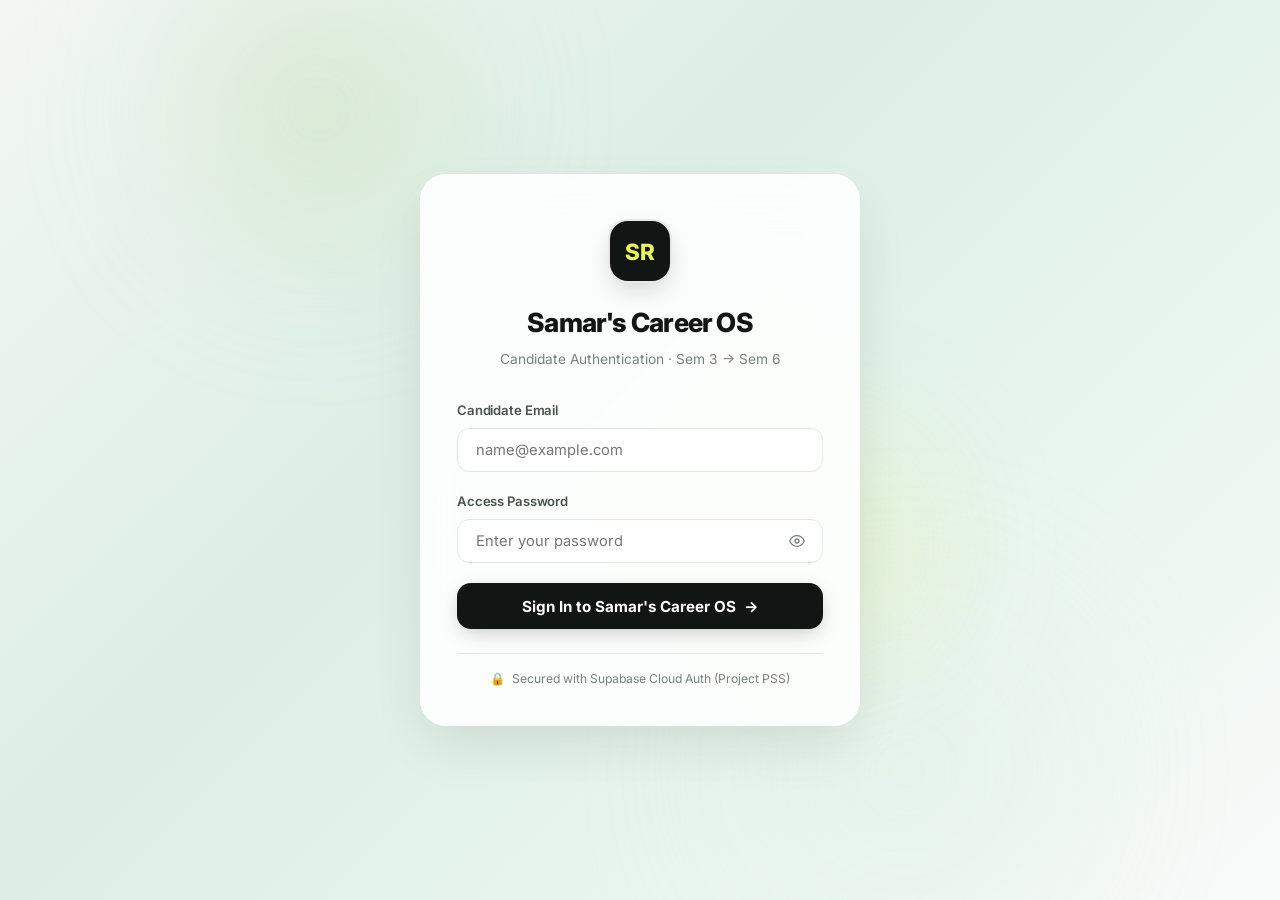
==== commit 3140a11b: "feat: consolidate personalization into profile-config.js, water-morphic auth gate, avatar fallback e" ====
--- a/index.html
+++ b/index.html
@@ -4,8 +4,8 @@
   <meta charset="UTF-8">
   <meta name="viewport" content="width=device-width, initial-scale=1, viewport-fit=cover">
   <meta name="theme-color" content="#2E6B56">
-  <meta name="description" content="Placement OS - Personal academic, roadmap, projects, skills, and placement tracker for Samar Raj">
-  <title>Placement OS · Samar Raj</title>
+  <meta name="description" content="Samar's Career OS - Personal academic, roadmap, projects, skills, and placement tracker for Samar Raj">
+  <title>Samar's Career OS · Samar Raj</title>
 
   <!-- Google Fonts: Inter (UI) & Merriweather/Playfair/Georgia fallback -->
   <link rel="preconnect" href="https://fonts.googleapis.com">
@@ -19,8 +19,8 @@
     
     <!-- Printable Header (Only appears on PDF / Print) -->
     <div class="print-header">
-      <h1>Placement OS — Preparation Report & Curriculum Checklist</h1>
-      <p>Candidate: Samar Raj · BCA (Data Science / AI-ML) · Generated on <span id="printDate"></span></p>
+      <h1 id="printHeaderTitle">Samar's Career OS — Preparation Report & Curriculum Checklist</h1>
+      <p id="printHeaderSubtitle">Candidate: Samar Raj · BCA (Data Science / AI-ML) · Generated on <span id="printDate"></span></p>
     </div>
 
     <!-- Top Application Bar (Modern Quiet-Chrome & Slim Header) -->
@@ -33,15 +33,15 @@
           <span></span>
         </button>
 
-        <a class="brand-chip" href="#" id="brandHomeBtn" title="Placement OS Home">
+        <a class="brand-chip" href="#" id="brandHomeBtn" title="Samar's Career OS Home">
           <div class="brand-badge">
             <span class="brand-glow"></span>
-            <span class="brand-initials">P/OS</span>
+            <span class="brand-initials">S/OS</span>
           </div>
         </a>
 
         <div class="topbar-breadcrumb">
-          <span class="breadcrumb-root">Placement OS</span>
+          <span class="breadcrumb-root" id="breadcrumbRoot">Samar's Career OS</span>
           <span class="breadcrumb-sep">/</span>
           <span class="breadcrumb-page" id="topbarCurrentView">Dashboard</span>
           <span class="breadcrumb-pill">Sem 3</span>
@@ -82,7 +82,10 @@
         <!-- User Profile Dropdown Pill -->
         <div class="user-dropdown-wrapper">
           <button class="user-chip" id="userMenuToggleBtn" aria-expanded="false" title="Candidate profile & options">
-            <div class="user-avatar-dot">SR</div>
+            <div class="user-avatar-dot">
+              <img src="assets/profile-photo.jpg" alt="Samar Raj" class="avatar-photo-img" onload="this.style.display='block'; if(this.nextElementSibling) this.nextElementSibling.style.display='none';" onerror="this.style.display='none';" style="display:none;">
+              <span class="avatar-fallback-initials">SR</span>
+            </div>
             <span class="user-name" id="userProfileName">Samar</span>
             <span class="user-caret">
               <svg width="10" height="10" viewBox="0 0 24 24" fill="none" stroke="currentColor" stroke-width="2.5" stroke-linecap="round" stroke-linejoin="round"><polyline points="6 9 12 15 18 9"/></svg>
@@ -92,7 +95,10 @@
           <div class="user-dropdown-popover" id="userDropdownMenu">
             <div class="popover-profile" id="popoverHeaderProfile" role="button" tabindex="0" title="Click to view candidate profile">
               <div class="popover-profile-header">
-                <div class="user-avatar-dot">SR</div>
+                <div class="user-avatar-dot">
+                  <img src="assets/profile-photo.jpg" alt="Samar Raj" class="avatar-photo-img" onload="this.style.display='block'; if(this.nextElementSibling) this.nextElementSibling.style.display='none';" onerror="this.style.display='none';" style="display:none;">
+                  <span class="avatar-fallback-initials">SR</span>
+                </div>
                 <div>
                   <div class="popover-name" id="popoverUserName">Samar Raj</div>
                   <div class="popover-role" id="popoverUserRole">BCA · Data Science / AI-ML</div>
@@ -403,13 +409,23 @@
     </div>
   </div>
 
-  <!-- Authentication / Login Screen Gate -->
+  <!-- Authentication / Login Screen Gate (Light Water-Morphic) -->
   <div class="auth-wrapper" id="authWrapper" style="display: none;">
+    <!-- Ambient Slow-Drifting Orbs (Mint / Primary-Green / Lime) -->
+    <div class="auth-ambient-blobs" aria-hidden="true">
+      <div class="auth-orb auth-orb-1"></div>
+      <div class="auth-orb auth-orb-2"></div>
+      <div class="auth-orb auth-orb-3"></div>
+    </div>
+
     <div class="auth-card">
       <div class="auth-header">
-        <div class="auth-logo-badge">OS</div>
-        <h2 class="auth-title">Placement OS</h2>
-        <p class="auth-subtitle">Candidate Authentication · Sem 3 → Sem 6</p>
+        <div class="auth-logo-badge" id="authLogoBadge">
+          <img src="assets/profile-photo.jpg" alt="Samar Raj" class="avatar-photo-img" onload="this.style.display='block'; if(this.nextElementSibling) this.nextElementSibling.style.display='none';" onerror="this.style.display='none';" style="display:none;">
+          <span class="avatar-fallback-initials" id="authBadgeInitials">SR</span>
+        </div>
+        <h2 class="auth-title" id="authTitle">Samar's Career OS</h2>
+        <p class="auth-subtitle" id="authSubtitle">Candidate Authentication · Sem 3 → Sem 6</p>
       </div>
 
       <div class="auth-error-banner" id="authErrorBanner">
@@ -436,7 +452,7 @@
         </div>
 
         <button type="submit" class="auth-submit-btn" id="loginSubmitBtn">
-          <span>Sign In to Placement OS</span> <span>→</span>
+          <span id="authSubmitText">Sign In to Samar's Career OS</span> <span>→</span>
         </button>
       </form>
 
--- a/css/styles.css
+++ b/css/styles.css
@@ -430,8 +430,8 @@
 }
 
 .user-avatar-dot {
-  width: 24px;
-  height: 24px;
+  width: 26px;
+  height: 26px;
   border-radius: 50%;
   background: var(--dark);
   color: var(--accent-lime);
@@ -440,6 +440,28 @@
   justify-content: center;
   font-size: 0.68rem;
   font-weight: 800;
+  overflow: hidden;
+  position: relative;
+  flex-shrink: 0;
+}
+
+.avatar-photo-img {
+  width: 100%;
+  height: 100%;
+  object-fit: cover;
+  border-radius: inherit;
+  display: block;
+}
+
+.avatar-fallback-initials {
+  display: flex;
+  align-items: center;
+  justify-content: center;
+  width: 100%;
+  height: 100%;
+  font-weight: 800;
+  border-radius: inherit;
+  text-transform: uppercase;
 }
 
 .theme-icon-wrap {
@@ -3062,28 +3084,113 @@
 }
 
 /* ==========================================================================
-   AUTHENTICATION & LOGIN SCREEN
+   AUTHENTICATION & LOGIN SCREEN (LIGHT WATER-MORPHIC DESIGN)
    ========================================================================== */
 .auth-wrapper {
   position: fixed;
   inset: 0;
   z-index: 1000;
-  background-color: var(--bg-page);
+  background: linear-gradient(135deg, #F3F7F4 0%, #DCEEE5 40%, #E8F5EE 70%, #F8FAF9 100%);
   display: flex;
   align-items: center;
   justify-content: center;
   padding: 1.5rem;
+  overflow: hidden;
+}
+
+[data-theme="dark"] .auth-wrapper {
+  background: linear-gradient(135deg, #0D110F 0%, #151C18 45%, #18221D 75%, #0B0E0C 100%);
+}
+
+/* Ambient Slow-Drifting Orbs (Mint / Primary-Green / Lime) */
+.auth-ambient-blobs {
+  position: absolute;
+  inset: 0;
+  pointer-events: none;
+  z-index: 0;
+  overflow: hidden;
+}
+
+.auth-orb {
+  position: absolute;
+  border-radius: 50%;
+  filter: blur(75px);
+  opacity: 0.55;
+  will-change: transform;
+}
+
+.auth-orb-1 {
+  width: 380px;
+  height: 380px;
+  top: -80px;
+  left: 10%;
+  background: radial-gradient(circle, #BFD9A8 0%, rgba(191, 217, 168, 0) 70%);
+  animation: authOrbFloat1 18s ease-in-out infinite alternate;
+}
+
+.auth-orb-2 {
+  width: 440px;
+  height: 440px;
+  bottom: -90px;
+  right: 12%;
+  background: radial-gradient(circle, #DCEEE5 0%, rgba(220, 238, 229, 0) 70%);
+  animation: authOrbFloat2 22s ease-in-out infinite alternate;
+}
+
+.auth-orb-3 {
+  width: 280px;
+  height: 280px;
+  top: 45%;
+  right: 25%;
+  background: radial-gradient(circle, #E7F45B 0%, rgba(231, 244, 91, 0) 70%);
+  opacity: 0.35;
+  animation: authOrbFloat1 25s ease-in-out infinite alternate-reverse;
+}
+
+@keyframes authOrbFloat1 {
+  0% { transform: translate(0, 0) scale(1); }
+  50% { transform: translate(30px, -25px) scale(1.06); }
+  100% { transform: translate(-25px, 20px) scale(0.95); }
+}
+
+@keyframes authOrbFloat2 {
+  0% { transform: translate(0, 0) scale(1); }
+  50% { transform: translate(-35px, 30px) scale(1.08); }
+  100% { transform: translate(25px, -20px) scale(0.92); }
+}
+
+/* Glass Card with Scale + Fade Surfacing Entrance */
+@keyframes surfaceUp {
+  0% {
+    opacity: 0;
+    transform: scale(0.94) translateY(24px);
+  }
+  100% {
+    opacity: 1;
+    transform: scale(1) translateY(0);
+  }
 }
 
 .auth-card {
-  background-color: var(--bg-surface);
-  border: 1.5px solid var(--line);
-  border-radius: 24px;
-  padding: 2.5rem 2.25rem;
+  position: relative;
+  z-index: 1;
+  background: rgba(255, 255, 255, 0.88);
+  backdrop-filter: blur(24px);
+  -webkit-backdrop-filter: blur(24px);
+  border: 1.5px solid rgba(255, 255, 255, 0.95);
+  border-radius: 26px;
+  padding: 2.75rem 2.25rem 2.25rem;
   width: 100%;
   max-width: 440px;
-  box-shadow: 0 24px 60px rgba(17, 21, 19, 0.12);
+  box-shadow: 0 24px 60px -12px rgba(17, 21, 19, 0.12), 0 0 0 1px rgba(255, 255, 255, 0.8) inset;
   text-align: center;
+  animation: surfaceUp 0.5s cubic-bezier(0.16, 1, 0.3, 1) forwards;
+}
+
+[data-theme="dark"] .auth-card {
+  background: rgba(24, 28, 25, 0.88);
+  border-color: rgba(255, 255, 255, 0.12);
+  box-shadow: 0 24px 60px -12px rgba(0, 0, 0, 0.5), 0 0 0 1px rgba(255, 255, 255, 0.05) inset;
 }
 
 .auth-header {
@@ -3091,32 +3198,43 @@
 }
 
 .auth-logo-badge {
-  width: 52px;
-  height: 52px;
-  margin: 0 auto 1rem;
+  width: 64px;
+  height: 64px;
+  margin: 0 auto 1.25rem;
   background: var(--dark);
   color: var(--accent-lime);
-  border-radius: 14px;
+  border-radius: 20px;
   display: flex;
   align-items: center;
   justify-content: center;
   font-size: 1.4rem;
   font-weight: 800;
-  box-shadow: var(--shadow-sm);
+  box-shadow: 0 10px 24px -6px rgba(17, 21, 19, 0.2);
+  border: 2px solid rgba(255, 255, 255, 0.9);
+  overflow: hidden;
+  position: relative;
+}
+
+[data-theme="dark"] .auth-logo-badge {
+  border-color: rgba(255, 255, 255, 0.2);
 }
 
 .auth-title {
   font-family: inherit;
-  font-size: 1.7rem;
+  font-size: 1.65rem;
   font-weight: 800;
   color: var(--dark);
   margin-bottom: 0.35rem;
   letter-spacing: -0.03em;
 }
 
+[data-theme="dark"] .auth-title {
+  color: #FFFFFF;
+}
+
 .auth-subtitle {
   font-size: 0.86rem;
-  color: var(--ink-secondary);
+  color: var(--text-muted);
 }
 
 .auth-form {
@@ -3127,7 +3245,7 @@
   background-color: #FEECEB;
   color: #C53030;
   border: 1px solid #FCA5A5;
-  border-radius: 10px;
+  border-radius: 12px;
   padding: 0.75rem 1rem;
   font-size: 0.84rem;
   margin-bottom: 1.25rem;
@@ -3150,7 +3268,8 @@
   font-size: 0.82rem;
   font-weight: 600;
   color: var(--ink-secondary);
-  margin-bottom: 0.4rem;
+  margin-bottom: 0.45rem;
+  letter-spacing: -0.01em;
 }
 
 .auth-input-wrapper {
@@ -3159,23 +3278,37 @@
   align-items: center;
 }
 
+/* Input Breathing Animation on Focus */
+@keyframes inputBreathe {
+  0% { border-radius: 12px; }
+  50% { border-radius: 18px; }
+  100% { border-radius: 16px; }
+}
+
 .auth-input {
   width: 100%;
-  padding: 0.7rem 1rem;
-  background-color: var(--bg-page);
+  padding: 0.75rem 1.1rem;
+  background-color: var(--bg-surface);
   border: 1.5px solid var(--line);
   border-radius: 12px;
   font-family: inherit;
   font-size: 0.92rem;
   color: var(--ink-primary);
-  transition: all var(--transition-fast);
+  transition: border-color 0.2s ease, box-shadow 0.2s ease, background 0.2s ease, border-radius 0.3s ease;
 }
 
 .auth-input:focus {
   outline: none;
-  border-color: var(--dark);
-  background-color: var(--bg-surface);
-  box-shadow: 0 0 0 3px rgba(220, 238, 229, 0.9);
+  border-color: #2E6B56;
+  background-color: #FFFFFF;
+  box-shadow: 0 0 0 4px rgba(191, 217, 168, 0.5);
+  animation: inputBreathe 0.4s cubic-bezier(0.34, 1.56, 0.64, 1) forwards;
+}
+
+[data-theme="dark"] .auth-input:focus {
+  background-color: #1A211D;
+  border-color: var(--primary-green);
+  box-shadow: 0 0 0 4px rgba(191, 217, 168, 0.2);
 }
 
 .auth-pwd-toggle {
@@ -3185,21 +3318,47 @@
   border: none;
   color: var(--ink-muted);
   cursor: pointer;
-  font-size: 1rem;
-  padding: 0.25rem;
+  padding: 0.35rem;
+  display: flex;
+  align-items: center;
+  justify-content: center;
+  border-radius: 8px;
+  transition: color 0.15s ease;
 }
 
 .auth-pwd-toggle:hover {
   color: var(--ink-primary);
 }
 
+/* Water Droplet Wobble & Expanding Coordinate Ripple Button */
+@keyframes dropletWobble {
+  0% {
+    border-radius: 14px;
+    transform: scale(0.98);
+  }
+  25% {
+    border-radius: 24px 8px 22px 10px;
+    transform: scale(0.96) rotate(-0.5deg);
+  }
+  60% {
+    border-radius: 10px 22px 12px 24px;
+    transform: scale(0.99) rotate(0.5deg);
+  }
+  100% {
+    border-radius: 14px;
+    transform: scale(1);
+  }
+}
+
 .auth-submit-btn {
+  position: relative;
+  overflow: hidden;
   width: 100%;
-  padding: 0.8rem;
+  padding: 0.85rem;
   background-color: var(--dark);
   color: #FFFFFF;
   border: none;
-  border-radius: 12px;
+  border-radius: 14px;
   font-family: inherit;
   font-size: 0.95rem;
   font-weight: 700;
@@ -3208,14 +3367,51 @@
   align-items: center;
   justify-content: center;
   gap: 0.5rem;
-  transition: all var(--transition-fast);
-  margin-top: 0.5rem;
-  box-shadow: var(--shadow-sm);
+  transition: transform 0.2s ease, box-shadow 0.2s ease, background-color 0.2s ease;
+  margin-top: 0.6rem;
+  box-shadow: 0 6px 20px -4px rgba(17, 21, 19, 0.25);
+  user-select: none;
 }
 
 .auth-submit-btn:hover {
   background-color: #232B25;
   transform: translateY(-1px);
+  box-shadow: 0 8px 24px -4px rgba(17, 21, 19, 0.32);
+}
+
+.auth-submit-btn:active {
+  transform: translateY(1px);
+}
+
+.auth-submit-btn.wobble {
+  animation: dropletWobble 0.5s cubic-bezier(0.34, 1.56, 0.64, 1) forwards;
+}
+
+/* Coordinate ripple overlay */
+.auth-submit-btn::after {
+  content: "";
+  position: absolute;
+  inset: 0;
+  border-radius: inherit;
+  pointer-events: none;
+  opacity: 0;
+  background: radial-gradient(circle at var(--ripple-x, 50%) var(--ripple-y, 50%), rgba(231, 244, 91, 0.55) 0%, rgba(191, 217, 168, 0.25) 45%, transparent 70%);
+  transform: scale(0.2);
+}
+
+.auth-submit-btn.rippling::after {
+  animation: rippleExpand 0.6s ease-out forwards;
+}
+
+@keyframes rippleExpand {
+  0% {
+    transform: scale(0.2);
+    opacity: 0.95;
+  }
+  100% {
+    transform: scale(2.4);
+    opacity: 0;
+  }
 }
 
 .auth-submit-btn:disabled {
@@ -3224,35 +3420,41 @@
   transform: none;
 }
 
-.auth-autofill-btn {
-  width: 100%;
-  margin-top: 1rem;
-  background-color: var(--mint);
-  color: var(--dark);
-  border: 1px dashed var(--dark);
-  border-radius: 10px;
-  padding: 0.6rem;
-  font-size: 0.78rem;
-  font-weight: 600;
-  cursor: pointer;
-  transition: all var(--transition-fast);
-}
-
-.auth-autofill-btn:hover {
-  background-color: var(--primary-green);
-  border-style: solid;
-}
-
 .auth-footer {
   margin-top: 1.5rem;
   font-size: 0.76rem;
-  color: var(--ink-muted);
+  color: var(--text-muted);
   border-top: 1px solid var(--line);
   padding-top: 1rem;
   display: flex;
   align-items: center;
   justify-content: center;
-  gap: 0.4rem;
+  gap: 0.45rem;
+}
+
+/* Reduced Motion Fallbacks */
+@media (prefers-reduced-motion: reduce) {
+  .auth-card {
+    animation: none !important;
+    opacity: 1 !important;
+    transform: none !important;
+  }
+  .auth-orb {
+    animation: none !important;
+  }
+  .auth-input:focus {
+    animation: none !important;
+    border-radius: 12px !important;
+  }
+  .auth-submit-btn.wobble {
+    animation: none !important;
+    border-radius: 14px !important;
+    transform: none !important;
+  }
+  .auth-submit-btn.rippling::after {
+    animation: none !important;
+    opacity: 0 !important;
+  }
 }
 
 /* ==========================================================================
@@ -3830,7 +4032,7 @@
 .profile-links-list {
   display: flex;
   flex-direction: column;
-  gap: 0.75rem;
+  gap: 0.65rem;
   margin-top: 1rem;
 }
 
@@ -3838,7 +4040,7 @@
   display: flex;
   align-items: center;
   justify-content: space-between;
-  padding: 0.85rem 1rem;
+  padding: 0.8rem 1rem;
   background: var(--bg);
   border: 1px solid var(--line);
   border-radius: 12px;
@@ -3859,6 +4061,56 @@
   border-color: rgba(255, 255, 255, 0.25);
 }
 
+/* Secondary / Personal Muted Tier Link (e.g. Instagram) */
+.profile-link-btn.secondary-tier {
+  padding: 0.6rem 0.85rem;
+  font-size: 0.8rem;
+  opacity: 0.75;
+  background: transparent;
+  border: 1px dashed var(--line);
+  border-radius: 10px;
+}
+
+.profile-link-btn.secondary-tier:hover {
+  opacity: 1;
+  background: var(--bg);
+  border-color: var(--ink-secondary);
+}
+
+.personal-badge {
+  font-size: 0.72rem;
+  color: var(--ink-muted);
+  font-weight: 500;
+  margin-left: 0.35rem;
+}
+
+/* Share Public Profile Button */
+.share-public-profile-btn {
+  display: flex;
+  align-items: center;
+  justify-content: center;
+  gap: 0.5rem;
+  width: 100%;
+  margin-top: 1rem;
+  padding: 0.8rem 1rem;
+  background: var(--dark);
+  color: var(--accent-lime);
+  border: 1px solid var(--dark);
+  border-radius: 12px;
+  font-weight: 700;
+  font-size: 0.86rem;
+  text-decoration: none;
+  cursor: pointer;
+  transition: all var(--transition-fast);
+  box-shadow: 0 4px 14px rgba(17, 21, 19, 0.15);
+}
+
+.share-public-profile-btn:hover {
+  background: #232B25;
+  color: #FFFFFF;
+  transform: translateY(-1px);
+}
+
 @media (max-width: 900px) {
   .profile-hero-card {
     flex-direction: column;
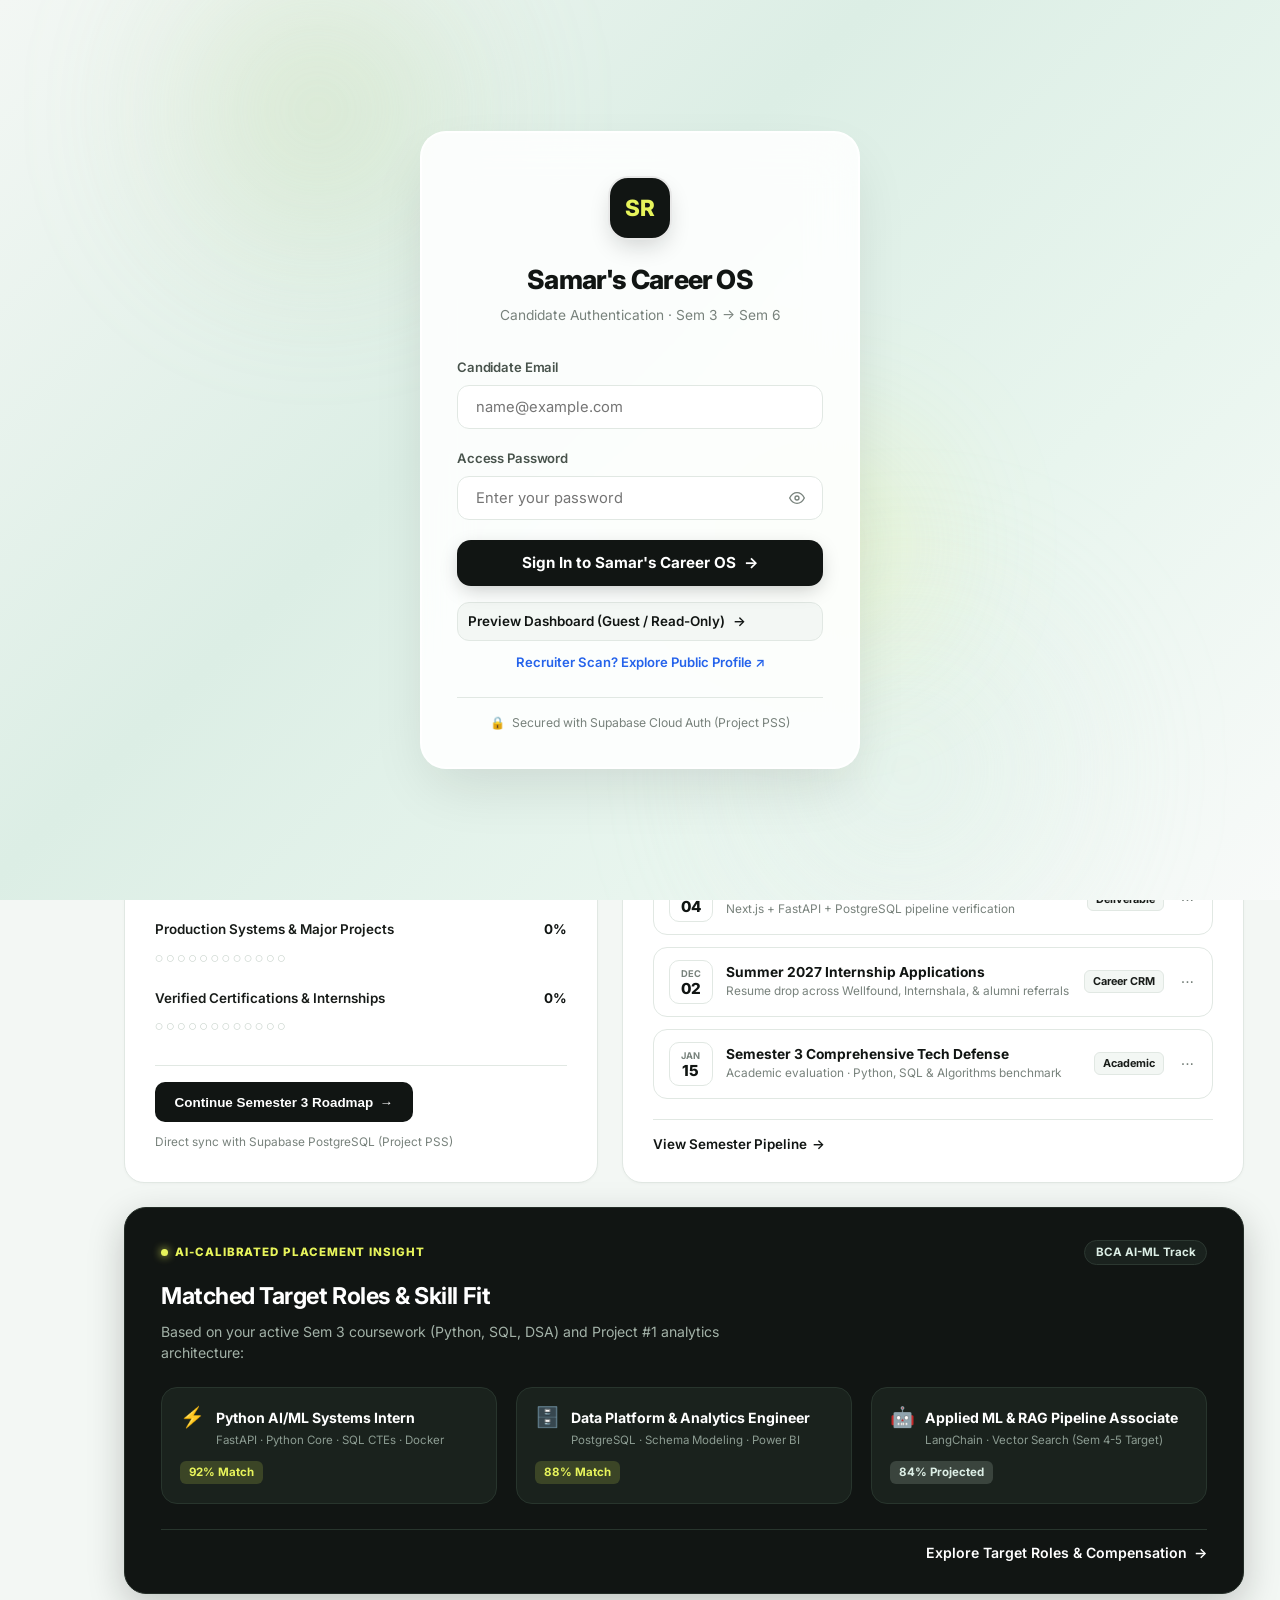
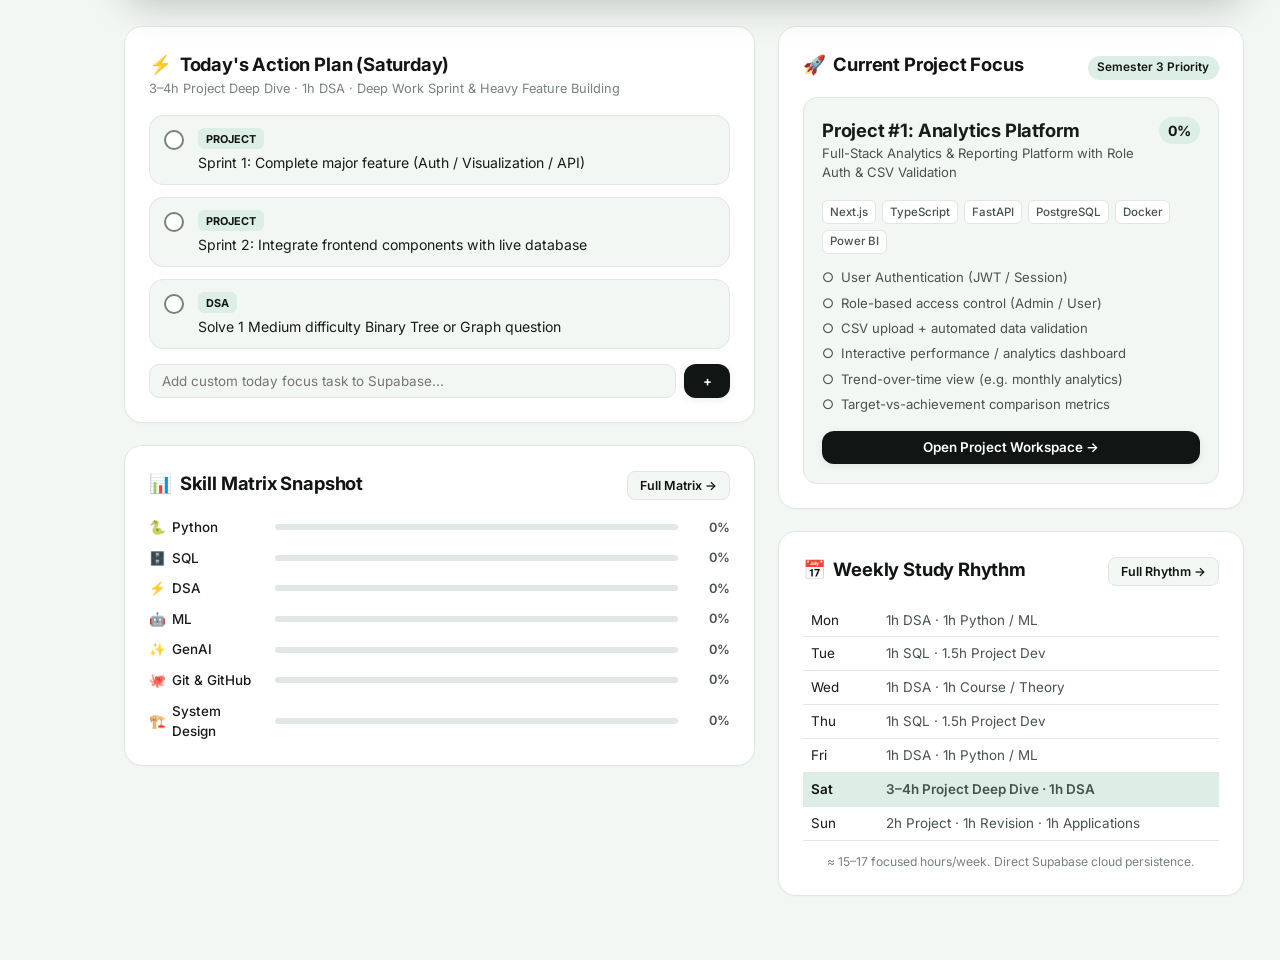
==== commit 83b8ba37: "fix(deploy): resolve ES module DOMContentLoaded timing, remove inline auth display none, fix PROJECT" ====
--- a/index.html
+++ b/index.html
@@ -410,7 +410,7 @@
   </div>
 
   <!-- Authentication / Login Screen Gate (Light Water-Morphic) -->
-  <div class="auth-wrapper" id="authWrapper" style="display: none;">
+  <div class="auth-wrapper" id="authWrapper">
     <!-- Ambient Slow-Drifting Orbs (Mint / Primary-Green / Lime) -->
     <div class="auth-ambient-blobs" aria-hidden="true">
       <div class="auth-orb auth-orb-1"></div>
@@ -454,6 +454,15 @@
         <button type="submit" class="auth-submit-btn" id="loginSubmitBtn">
           <span id="authSubmitText">Sign In to Samar's Career OS</span> <span>→</span>
         </button>
+
+        <div class="auth-guest-options" style="margin-top: 1rem; display: flex; flex-direction: column; gap: 0.6rem;">
+          <button type="button" class="btn-outline" id="guestPreviewBtn" style="width: 100%; border-radius: 12px; font-weight: 600; font-size: 0.84rem; padding: 0.65rem; background: var(--bg); border: 1px solid var(--line); color: var(--dark); cursor: pointer;">
+            <span>Preview Dashboard (Guest / Read-Only)</span> <span>→</span>
+          </button>
+          <a href="public-profile.html" class="auth-recruiter-link" style="font-size: 0.82rem; color: #2563EB; text-decoration: none; font-weight: 600; text-align: center; margin-top: 0.2rem;">
+            <span>Recruiter Scan? Explore Public Profile ↗</span>
+          </a>
+        </div>
       </form>
 
       <div class="auth-footer">
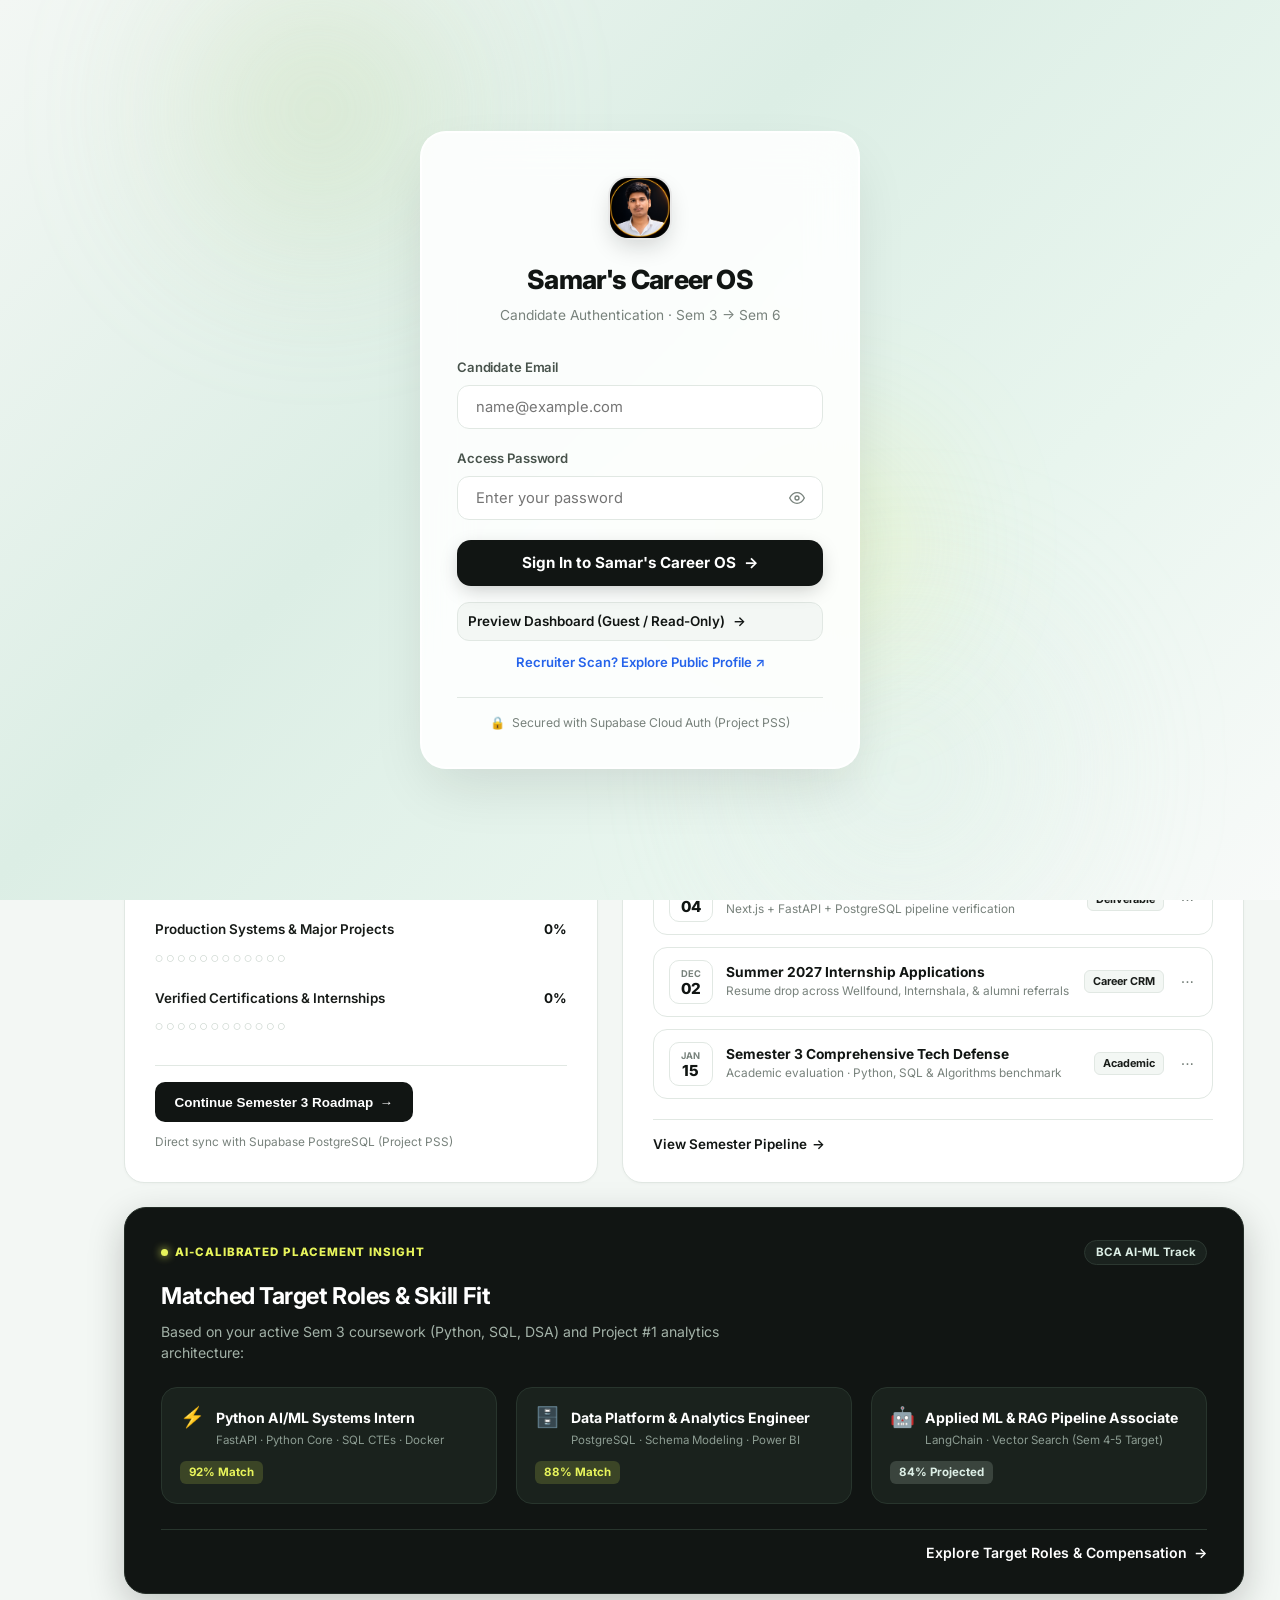
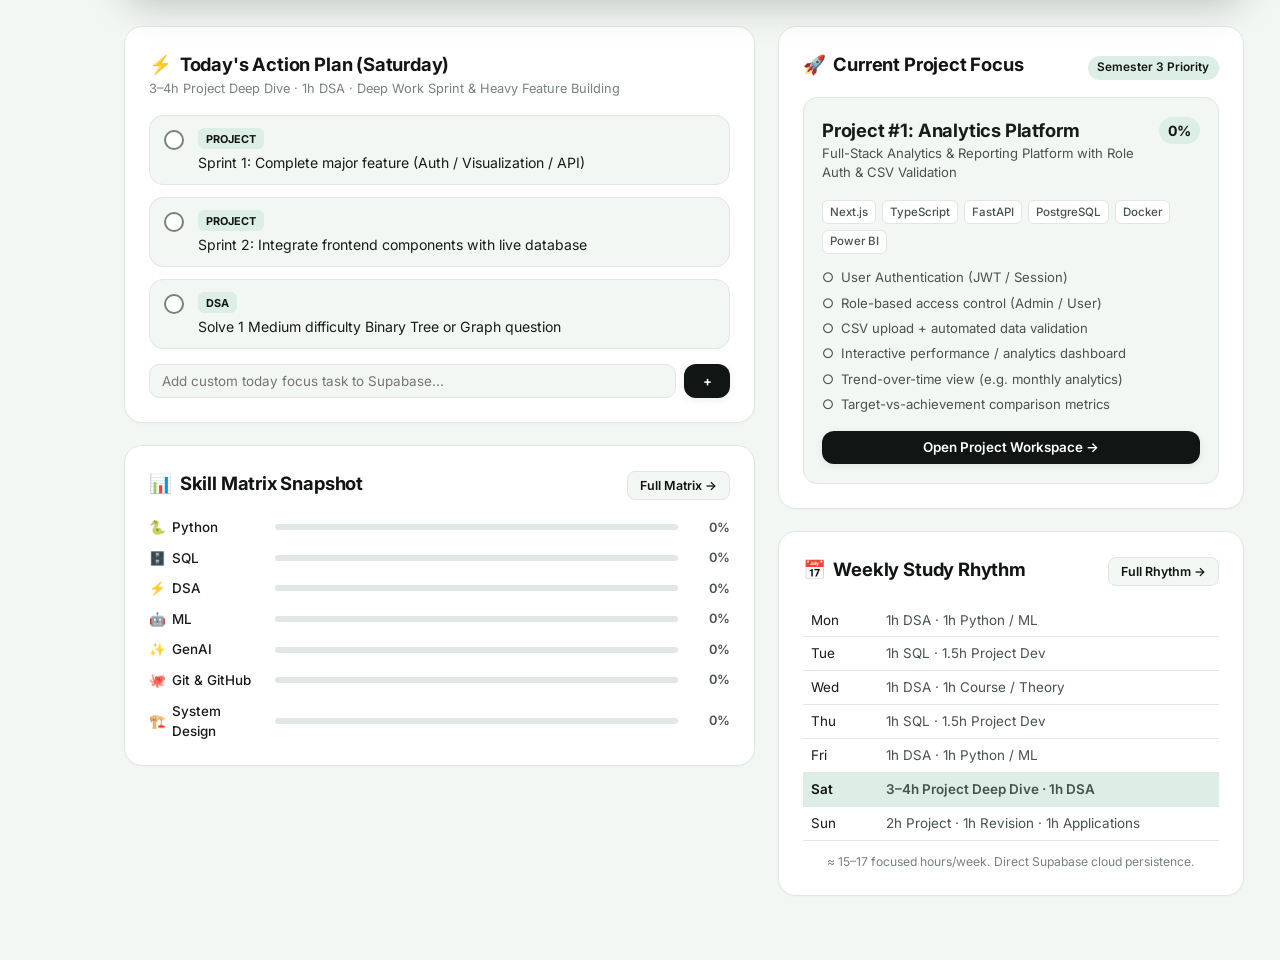
==== commit 4e3f17dc: "feat: add profile photo (png) and resume; fix all avatar/resume path references (.jpg → .png)" ====
--- a/index.html
+++ b/index.html
@@ -83,7 +83,7 @@
         <div class="user-dropdown-wrapper">
           <button class="user-chip" id="userMenuToggleBtn" aria-expanded="false" title="Candidate profile & options">
             <div class="user-avatar-dot">
-              <img src="assets/profile-photo.jpg" alt="Samar Raj" class="avatar-photo-img" onload="this.style.display='block'; if(this.nextElementSibling) this.nextElementSibling.style.display='none';" onerror="this.style.display='none';" style="display:none;">
+              <img src="assets/profile-photo.png" alt="Samar Raj" class="avatar-photo-img" onload="this.style.display='block'; if(this.nextElementSibling) this.nextElementSibling.style.display='none';" onerror="this.style.display='none';" style="display:none;">
               <span class="avatar-fallback-initials">SR</span>
             </div>
             <span class="user-name" id="userProfileName">Samar</span>
@@ -96,7 +96,7 @@
             <div class="popover-profile" id="popoverHeaderProfile" role="button" tabindex="0" title="Click to view candidate profile">
               <div class="popover-profile-header">
                 <div class="user-avatar-dot">
-                  <img src="assets/profile-photo.jpg" alt="Samar Raj" class="avatar-photo-img" onload="this.style.display='block'; if(this.nextElementSibling) this.nextElementSibling.style.display='none';" onerror="this.style.display='none';" style="display:none;">
+                  <img src="assets/profile-photo.png" alt="Samar Raj" class="avatar-photo-img" onload="this.style.display='block'; if(this.nextElementSibling) this.nextElementSibling.style.display='none';" onerror="this.style.display='none';" style="display:none;">
                   <span class="avatar-fallback-initials">SR</span>
                 </div>
                 <div>
@@ -421,7 +421,7 @@
     <div class="auth-card">
       <div class="auth-header">
         <div class="auth-logo-badge" id="authLogoBadge">
-          <img src="assets/profile-photo.jpg" alt="Samar Raj" class="avatar-photo-img" onload="this.style.display='block'; if(this.nextElementSibling) this.nextElementSibling.style.display='none';" onerror="this.style.display='none';" style="display:none;">
+          <img src="assets/profile-photo.png" alt="Samar Raj" class="avatar-photo-img" onload="this.style.display='block'; if(this.nextElementSibling) this.nextElementSibling.style.display='none';" onerror="this.style.display='none';" style="display:none;">
           <span class="avatar-fallback-initials" id="authBadgeInitials">SR</span>
         </div>
         <h2 class="auth-title" id="authTitle">Samar's Career OS</h2>
--- a/css/styles.css
+++ b/css/styles.css
@@ -1,5 +1,5 @@
 /* ==========================================================================
-   PLACEMENT OS - DESIGN SYSTEM & APPLICATION STYLES
+   SAMAR'S CAREER OS - DESIGN SYSTEM & APPLICATION STYLES
    Visual direction: Muted green/slate theme, white surfaces, subtle borders,
    rounded corners (14-18px), editorial serif accents, Inter sans-serif UI.
    ========================================================================== */
@@ -156,6 +156,8 @@
   justify-content: space-between;
   height: 52px;
   padding: 0 1.25rem;
+  padding-left: max(1.25rem, env(safe-area-inset-left));
+  padding-right: max(1.25rem, env(safe-area-inset-right));
   background-color: var(--bg-surface);
   border-bottom: 1px solid var(--line);
   backdrop-filter: blur(16px);
@@ -3036,6 +3038,8 @@
   z-index: 100;
   padding: 0.35rem 0.5rem calc(0.35rem + env(safe-area-inset-bottom, 0px));
   justify-content: space-around;
+  backdrop-filter: blur(16px);
+  -webkit-backdrop-filter: blur(16px);
 }
 
 .mobile-nav-item {
@@ -3051,6 +3055,11 @@
   font-family: inherit;
   padding: 0.25rem 0.5rem;
   cursor: pointer;
+  min-height: 44px;
+  min-width: 44px;
+  justify-content: center;
+  border-radius: 8px;
+  transition: background-color var(--transition-fast), color var(--transition-fast);
 }
 
 .mobile-nav-item.active {
@@ -3483,7 +3492,7 @@
     display: flex;
   }
 
-  /* Thin Floating Rail collapses on mobile to bottom bar */
+  /* Thin Floating Rail collapses on mobile to slide-in drawer */
   .app-sidebar.floating-rail {
     position: fixed;
     top: 52px;
@@ -3491,7 +3500,7 @@
     left: 0;
     width: 270px;
     z-index: 100;
-    background-color: var(--card);
+    background-color: var(--bg-surface);
     transform: translateX(-100%);
     transition: transform 0.25s cubic-bezier(0.16, 1, 0.3, 1);
     box-shadow: 0 10px 30px rgba(17, 21, 19, 0.2);
@@ -3515,12 +3524,22 @@
     display: none;
   }
 
+  /* Hide cloud sync pill on mobile to save topbar space */
+  .cloud-sync-pill {
+    display: none;
+  }
+
+  /* Hide "Goal" label text on add button, keep icon only */
+  #openAddTaskBtn span:last-child {
+    display: none;
+  }
+
   /* Glassmorphic Mobile Sticky Bottom Nav */
   .mobile-bottom-bar {
     display: flex;
-    background: rgba(255, 255, 255, 0.94);
-    backdrop-filter: blur(16px);
-    -webkit-backdrop-filter: blur(16px);
+    background: var(--bg-surface);
+    backdrop-filter: blur(20px);
+    -webkit-backdrop-filter: blur(20px);
     border-top: 1px solid var(--line);
     box-shadow: 0 -4px 16px rgba(17, 21, 19, 0.04);
   }
@@ -3641,27 +3660,71 @@
     border-radius: 18px;
   }
 
-  /* Other views on mobile */
+  /* ── Other Views on Mobile ── */
+
+  /* Roadmap */
+  .roadmap-view-wrapper,
+  .roadmap-modules-grid {
+    grid-template-columns: 1fr;
+  }
+  .semester-selector-bar {
+    grid-template-columns: repeat(2, 1fr);
+    gap: 0.5rem;
+  }
+
+  /* Skills Matrix */
+  .skills-matrix-section {
+    grid-template-columns: 1fr;
+  }
+  .skills-table-wrapper {
+    overflow-x: auto;
+    -webkit-overflow-scrolling: touch;
+  }
+
+  /* Practice */
   .readiness-kpis {
     grid-template-columns: repeat(2, 1fr);
   }
-  .semester-selector-bar {
-    grid-template-columns: repeat(2, 1fr);
-  }
   .practice-deck {
     grid-template-columns: 1fr;
   }
+
+  /* Career */
+  .career-funnel-grid {
+    grid-template-columns: repeat(2, 1fr);
+  }
+  .career-table-wrapper {
+    overflow-x: auto;
+    -webkit-overflow-scrolling: touch;
+  }
+
+  /* Analytics */
   .analytics-grid {
     grid-template-columns: 1fr;
   }
-  .career-funnel-grid {
-    grid-template-columns: repeat(2, 1fr);
-  }
-}
+
+  /* Rhythm */
+  .rhythm-grid,
+  .rhythm-week-grid {
+    grid-template-columns: 1fr;
+  }
+
+  /* Targets — scrollable table on mobile */
+  .targets-table-wrapper {
+    overflow-x: auto;
+    -webkit-overflow-scrolling: touch;
+  }
+
+  /* Export */
+  .export-grid {
+    grid-template-columns: 1fr;
+  }
+}
+
 
 @media (max-width: 600px) {
   .app-topbar {
-    padding: 0.65rem 1rem;
+    padding: 0.65rem max(1rem, env(safe-area-inset-right)) 0.65rem max(1rem, env(safe-area-inset-left));
   }
   .brand-sub {
     display: none;
@@ -3771,6 +3834,33 @@
   }
   .career-funnel-grid {
     grid-template-columns: 1fr;
+  }
+}
+
+/* ── Dark Theme: Mobile Bottom Nav ── */
+[data-theme="dark"] .mobile-bottom-bar {
+  background: rgba(20, 23, 21, 0.96);
+  border-top-color: rgba(255, 255, 255, 0.08);
+  box-shadow: 0 -4px 20px rgba(0, 0, 0, 0.5);
+}
+
+[data-theme="dark"] .mobile-nav-item.active .icon {
+  background-color: rgba(220, 238, 229, 0.12);
+}
+
+/* ── Prevent Horizontal Overflow Globally ── */
+.app-shell {
+  overflow-x: hidden;
+}
+
+/* Tables: ensure scrollable on mobile when inside .card */
+@media (max-width: 820px) {
+  .card:has(> table) {
+    overflow-x: auto;
+    -webkit-overflow-scrolling: touch;
+  }
+  .card > table {
+    min-width: 480px;
   }
 }
 
@@ -3877,6 +3967,8 @@
   flex-shrink: 0;
   border: 3px solid var(--card);
   outline: 2px solid var(--dark);
+  overflow: hidden;
+  position: relative;
 }
 
 [data-theme="dark"] .profile-avatar-giant {
